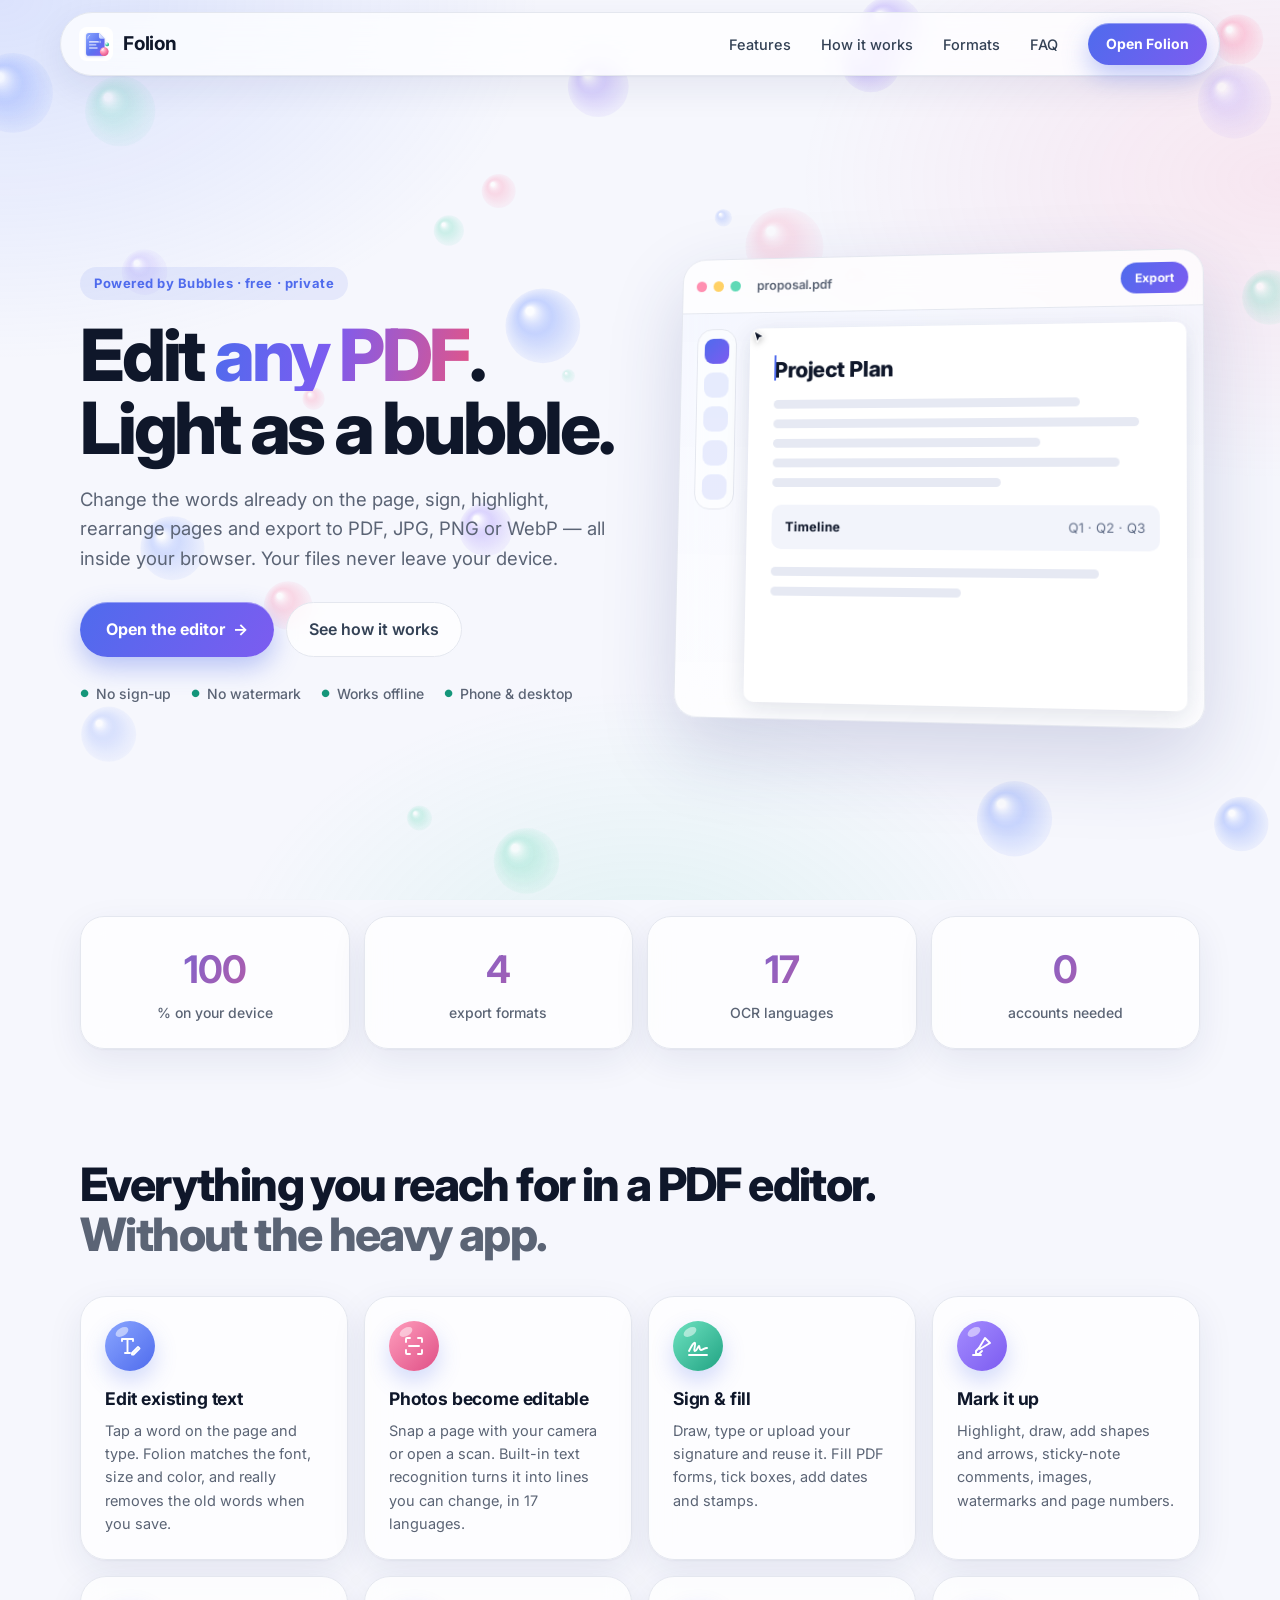
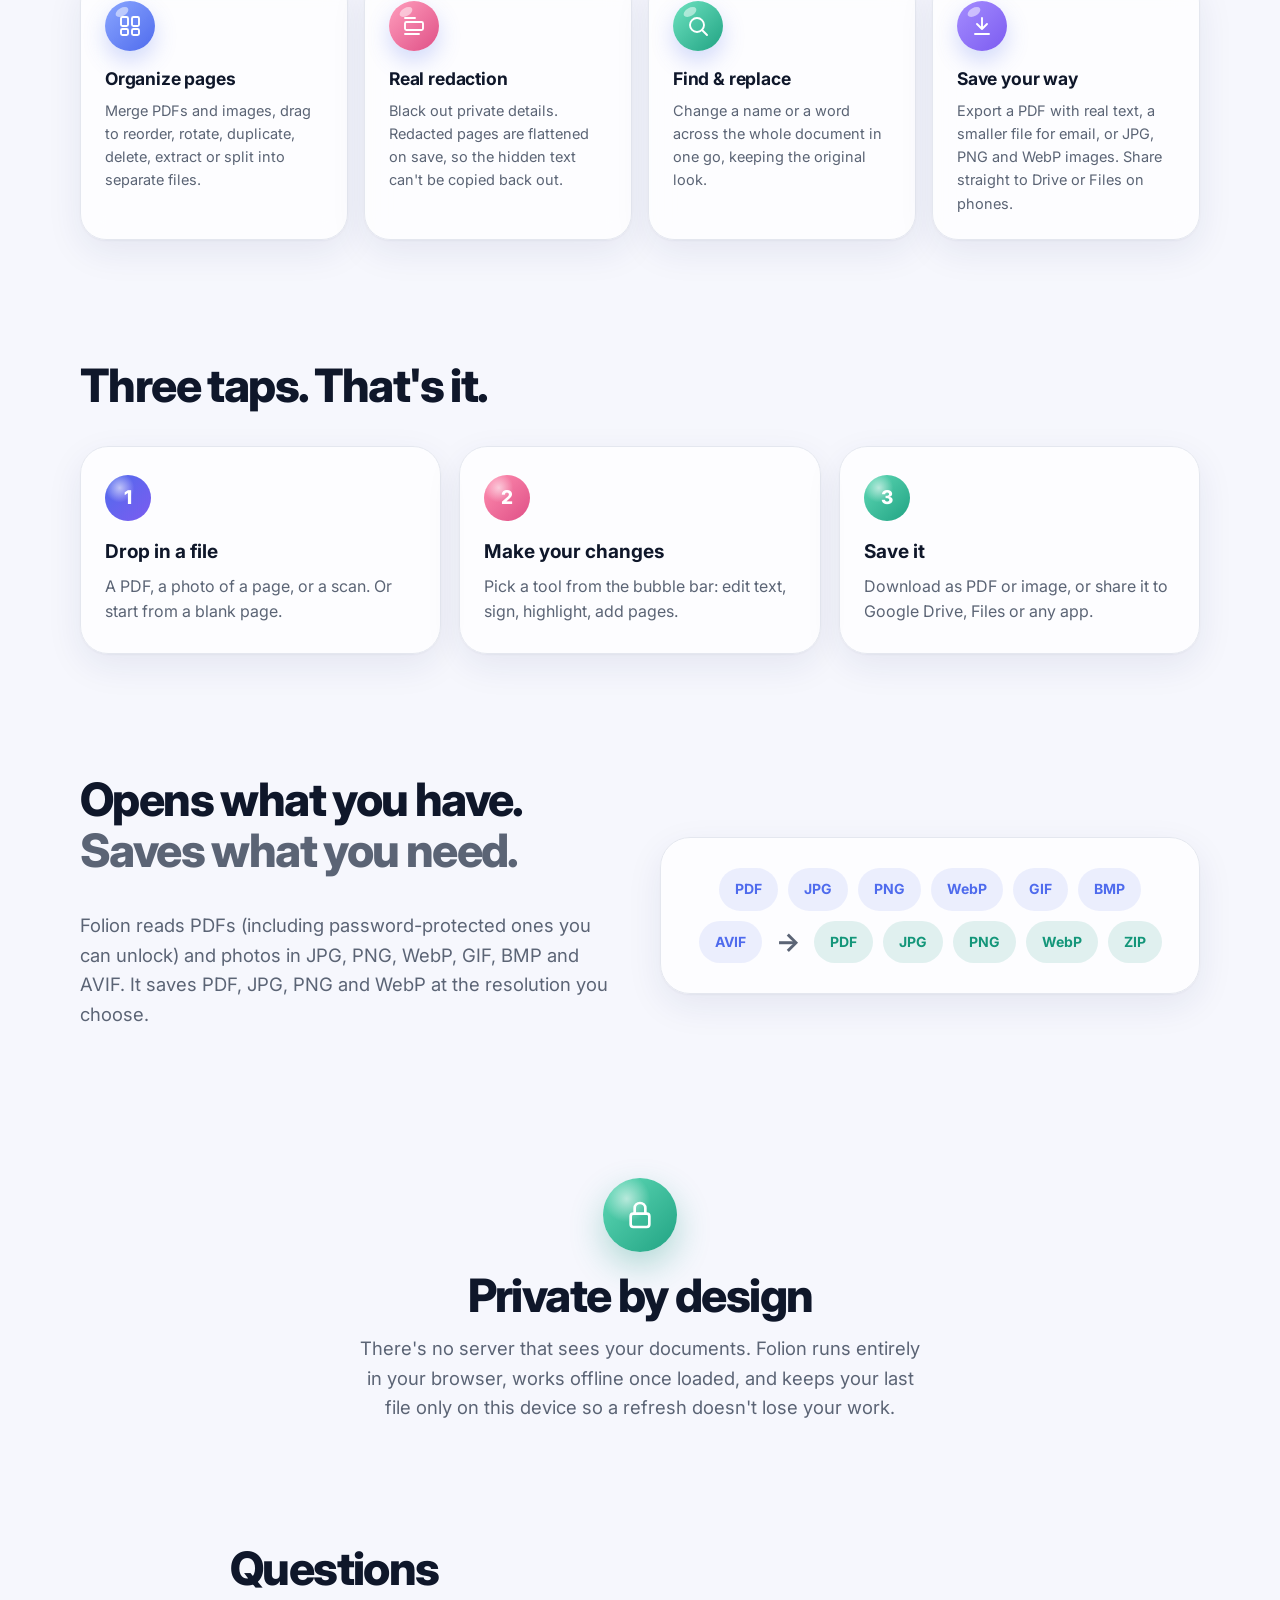
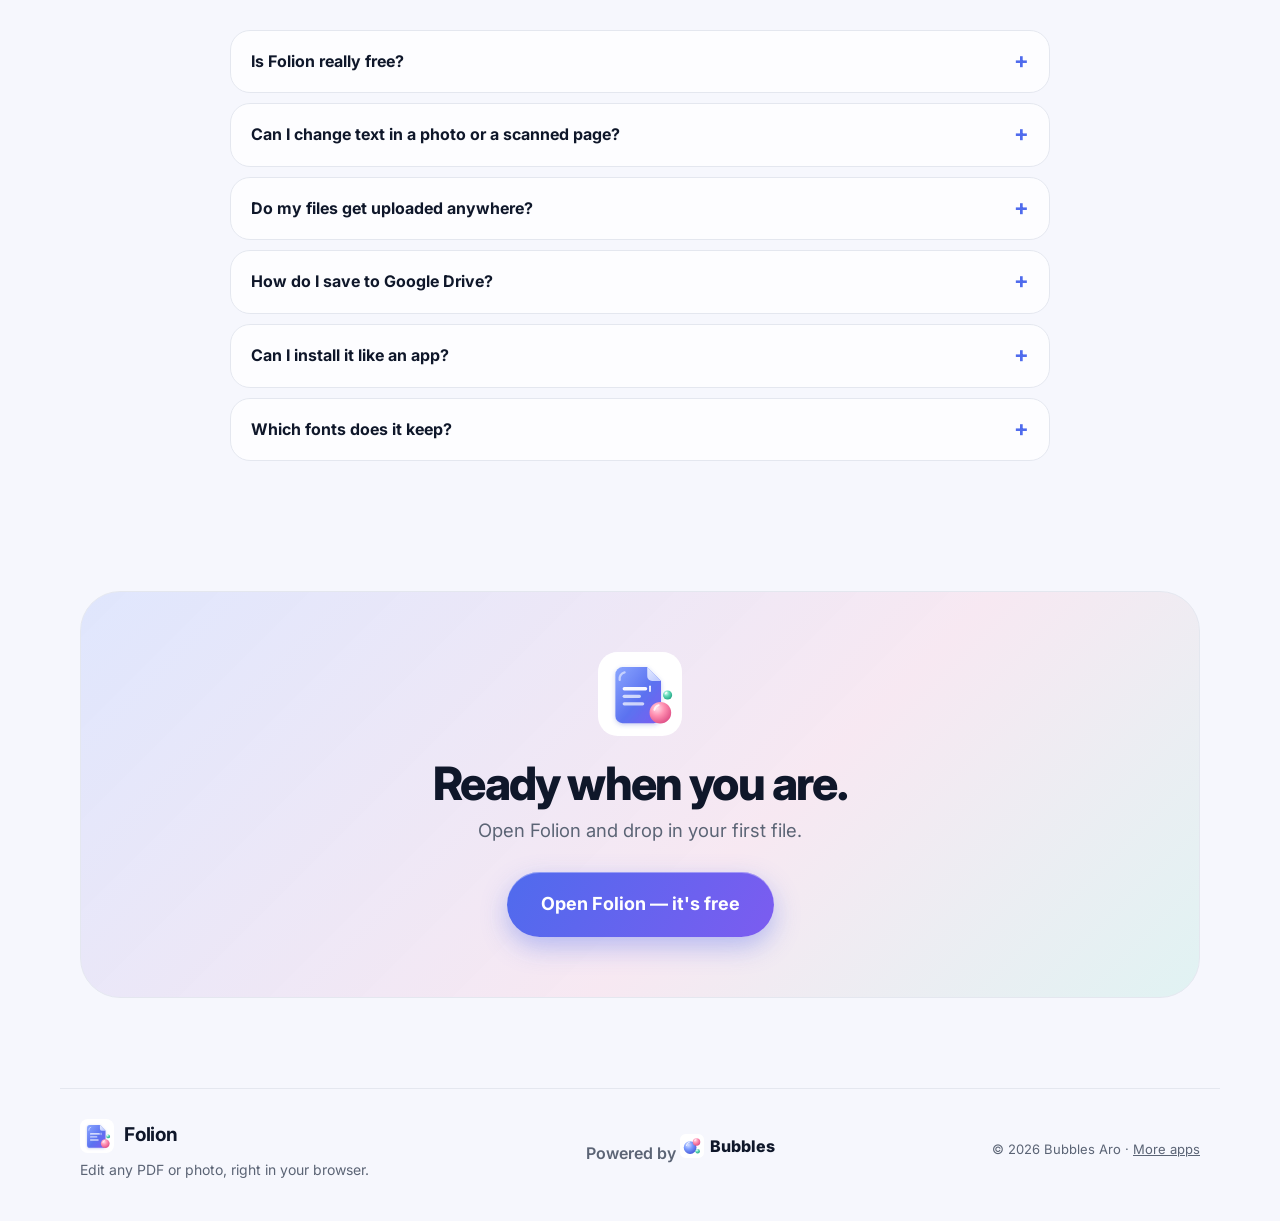
==== index.html @ 423f1211 "Publish Folion (src bf019a2)" ====
<!doctype html>
<html lang="en">
<head>
<meta charset="utf-8">
<meta name="viewport" content="width=device-width,initial-scale=1">
<title>Folion — edit any PDF or photo, free in your browser</title>
<meta name="description" content="Folion is a free, private PDF and image editor by Bubbles Aro. Change existing text, turn photos into editable text, sign, annotate, merge and split pages, and export to PDF, JPG, PNG or WebP. Nothing is uploaded.">
<link rel="canonical" href="https://abhiramupadrashta.github.io/Folion/">
<meta property="og:title" content="Folion — edit any PDF or photo">
<meta property="og:description" content="Free, private, bubbly. Edit text, sign, mark up and export — right in your browser.">
<meta property="og:image" content="https://abhiramupadrashta.github.io/Folion/img/folion-512.png">
<meta property="og:type" content="website">
<meta name="theme-color" content="#4f6bed">
<link rel="icon" href="img/folion.svg">
<link rel="apple-touch-icon" href="img/folion-180.png">
<link rel="preconnect" href="https://fonts.googleapis.com"><link rel="preconnect" href="https://fonts.gstatic.com" crossorigin>
<link href="https://fonts.googleapis.com/css2?family=Inter:wght@400;500;600;700;800&display=swap" rel="stylesheet">
<link rel="stylesheet" href="site.css?v=bf019a2">
<script type="application/ld+json">{"@context":"https://schema.org","@type":"WebApplication","name":"Folion","url":"https://abhiramupadrashta.github.io/Folion/","applicationCategory":"BusinessApplication","operatingSystem":"Any (web browser)","offers":{"@type":"Offer","price":"0","priceCurrency":"USD"},"author":{"@type":"Person","name":"Abhiram Upadrashta"},"isPartOf":{"@type":"WebSite","name":"Bubbles Aro","url":"https://abhiramupadrashta.github.io/"}}</script>
</head>
<body>
<div class="sky" aria-hidden="true"><canvas id="bubbles"></canvas></div>

<header class="nav" id="nav">
  <a class="brand" href="./"><img src="img/folion.svg" alt=""><b>Folion</b></a>
  <nav class="links"><a href="#features">Features</a><a href="#how">How it works</a><a href="#formats">Formats</a><a href="#faq">FAQ</a></nav>
  <a class="cta sm" href="app/">Open Folion</a>
</header>

<main>
<section class="hero">
  <div class="hero-copy">
    <span class="kicker rv">Powered by Bubbles · free · private</span>
    <h1 class="rv">Edit <span class="grad" id="morph">any PDF</span>.<br>Light as a bubble.</h1>
    <p class="lead rv">Change the words already on the page, sign, highlight, rearrange pages and export to PDF, JPG, PNG or WebP — all inside your browser. Your files never leave your device.</p>
    <div class="hero-cta rv">
      <a class="cta" href="app/">Open the editor <span aria-hidden="true">→</span></a>
      <a class="ghost" href="#how">See how it works</a>
    </div>
    <ul class="trust rv"><li>No sign-up</li><li>No watermark</li><li>Works offline</li><li>Phone &amp; desktop</li></ul>
  </div>

  <!-- animated product demo -->
  <div class="demo rv" aria-label="Folion editing a document">
    <div class="win">
      <div class="win-bar"><i></i><i></i><i></i><span>proposal.pdf</span><b class="exp">Export</b></div>
      <div class="win-body">
        <div class="mini-rail"><span class="on"></span><span></span><span></span><span></span><span></span></div>
        <div class="paper">
          <div class="p-title"><span class="old">Project Plan</span><span class="new">Project Proposal</span><i class="caret"></i></div>
          <div class="p-line w80"></div><div class="p-line w95"></div><div class="p-line w70 hl"><em></em></div>
          <div class="p-line w90"></div><div class="p-line w60"></div>
          <div class="p-box"><b>Timeline</b><span>Q1 · Q2 · Q3</span></div>
          <div class="p-line w85"></div><div class="p-line w50"></div>
          <svg class="sig" viewBox="0 0 220 70"><path d="M8 48c16-30 28-40 30-30s-12 40 0 34 16-30 22-28-4 22 6 20 12-14 18-14 0 12 8 12 14-10 24-10c10 0 6 8 16 8s20-6 30-12M130 30c20 4 50 2 80-8"/></svg>
          <div class="stamp">APPROVED</div>
          <div class="cursor"></div>
        </div>
      </div>
    </div>
    <div class="float f1"><span>✓</span>Text edited</div>
    <div class="float f2"><span>✍</span>Signed</div>
    <div class="float f3"><span>⇩</span>Saved as PDF</div>
  </div>
</section>

<section class="strip rv" aria-label="Highlights">
  <div><b data-count="100">100</b><span>% on your device</span></div>
  <div><b data-count="4">4</b><span>export formats</span></div>
  <div><b data-count="17">17</b><span>OCR languages</span></div>
  <div><b>0</b><span>accounts needed</span></div>
</section>

<section id="features" class="sec">
  <h2 class="rv">Everything you reach for in a PDF editor.<br><span class="muted">Without the heavy app.</span></h2>
  <div class="grid">
    <article class="card rv"><div class="ic c1"><svg viewBox="0 0 24 24"><path d="M4 7V5h11v2M9.5 5v14M7 19h5"/><path d="M14 19l6-6 1.5 1.5-6 6H14z"/></svg></div><h3>Edit existing text</h3><p>Tap a word on the page and type. Folion matches the font, size and color, and really removes the old words when you save.</p></article>
    <article class="card rv"><div class="ic c2"><svg viewBox="0 0 24 24"><path d="M4 8V5a1 1 0 0 1 1-1h3M16 4h3a1 1 0 0 1 1 1v3M20 16v3a1 1 0 0 1-1 1h-3M8 20H5a1 1 0 0 1-1-1v-3M7 12h10"/></svg></div><h3>Photos become editable</h3><p>Snap a page with your camera or open a scan. Built-in text recognition turns it into lines you can change, in 17 languages.</p></article>
    <article class="card rv"><div class="ic c3"><svg viewBox="0 0 24 24"><path d="M3 17c3-6 5-9 6-8s-2 8 0 8 3-5 4-5 0 4 2 4 3-2 6-2"/><path d="M3 21h18"/></svg></div><h3>Sign &amp; fill</h3><p>Draw, type or upload your signature and reuse it. Fill PDF forms, tick boxes, add dates and stamps.</p></article>
    <article class="card rv"><div class="ic c4"><svg viewBox="0 0 24 24"><path d="M9 14l-3 3v3h3l3-3"/><path d="M9 14l6-10 5 5-10 6"/><path d="M3 21h8"/></svg></div><h3>Mark it up</h3><p>Highlight, draw, add shapes and arrows, sticky-note comments, images, watermarks and page numbers.</p></article>
    <article class="card rv"><div class="ic c5"><svg viewBox="0 0 24 24"><rect x="3" y="3" width="7" height="9" rx="1.5"/><rect x="14" y="3" width="7" height="9" rx="1.5"/><rect x="3" y="15" width="7" height="6" rx="1.5"/><rect x="14" y="15" width="7" height="6" rx="1.5"/></svg></div><h3>Organize pages</h3><p>Merge PDFs and images, drag to reorder, rotate, duplicate, delete, extract or split into separate files.</p></article>
    <article class="card rv"><div class="ic c6"><svg viewBox="0 0 24 24"><rect x="3" y="8" width="18" height="8" rx="1.5"/><path d="M3 4h10M3 20h14"/></svg></div><h3>Real redaction</h3><p>Black out private details. Redacted pages are flattened on save, so the hidden text can't be copied back out.</p></article>
    <article class="card rv"><div class="ic c7"><svg viewBox="0 0 24 24"><circle cx="11" cy="11" r="7"/><path d="M21 21l-5-5"/></svg></div><h3>Find &amp; replace</h3><p>Change a name or a word across the whole document in one go, keeping the original look.</p></article>
    <article class="card rv"><div class="ic c8"><svg viewBox="0 0 24 24"><path d="M12 4v11M7 10l5 5 5-5M5 20h14"/></svg></div><h3>Save your way</h3><p>Export a PDF with real text, a smaller file for email, or JPG, PNG and WebP images. Share straight to Drive or Files on phones.</p></article>
  </div>
</section>

<section id="how" class="sec how">
  <h2 class="rv">Three taps. That's it.</h2>
  <ol class="steps">
    <li class="rv"><span class="num">1</span><h3>Drop in a file</h3><p>A PDF, a photo of a page, or a scan. Or start from a blank page.</p></li>
    <li class="rv"><span class="num">2</span><h3>Make your changes</h3><p>Pick a tool from the bubble bar: edit text, sign, highlight, add pages.</p></li>
    <li class="rv"><span class="num">3</span><h3>Save it</h3><p>Download as PDF or image, or share it to Google Drive, Files or any app.</p></li>
  </ol>
</section>

<section id="formats" class="sec formats">
  <div class="rv fcol">
    <h2>Opens what you have.<br><span class="muted">Saves what you need.</span></h2>
    <p class="lead">Folion reads PDFs (including password-protected ones you can unlock) and photos in JPG, PNG, WebP, GIF, BMP and AVIF. It saves PDF, JPG, PNG and WebP at the resolution you choose.</p>
  </div>
  <div class="chips rv">
    <span class="in">PDF</span><span class="in">JPG</span><span class="in">PNG</span><span class="in">WebP</span><span class="in">GIF</span><span class="in">BMP</span><span class="in">AVIF</span>
    <span class="arrow">→</span>
    <span class="out">PDF</span><span class="out">JPG</span><span class="out">PNG</span><span class="out">WebP</span><span class="out">ZIP</span>
  </div>
</section>

<section class="sec privacy rv">
  <div class="lock"><svg viewBox="0 0 24 24"><rect x="5" y="11" width="14" height="10" rx="2"/><path d="M8 11V7a4 4 0 0 1 8 0v4"/></svg></div>
  <h2>Private by design</h2>
  <p class="lead">There's no server that sees your documents. Folion runs entirely in your browser, works offline once loaded, and keeps your last file only on this device so a refresh doesn't lose your work.</p>
</section>

<section id="faq" class="sec faq">
  <h2 class="rv">Questions</h2>
  <details class="rv"><summary>Is Folion really free?</summary><p>Yes. No trial, no watermark, no account. It's one of the small apps from Bubbles Aro.</p></details>
  <details class="rv"><summary>Can I change text in a photo or a scanned page?</summary><p>Yes. Choose <b>Edit text → Make text editable</b>. Folion reads the words on the page, then you tap a line to change it. Clear, well-lit photos work best.</p></details>
  <details class="rv"><summary>Do my files get uploaded anywhere?</summary><p>No. Everything happens on your device. The only download is the text-reading engine the first time you use it.</p></details>
  <details class="rv"><summary>How do I save to Google Drive?</summary><p>On a phone, tap <b>Export → Share / Save to Drive</b> and pick Drive. On a computer, download the file and drop it into Drive.</p></details>
  <details class="rv"><summary>Can I install it like an app?</summary><p>Yes. In Chrome or Edge use <b>Install app</b> from the address bar; on iPhone use <b>Share → Add to Home Screen</b>. It then opens full screen and works offline.</p></details>
  <details class="rv"><summary>Which fonts does it keep?</summary><p>Folion picks the closest match (sans, serif or mono, bold and italic) and keeps the size and color. Text in standard fonts stays real, searchable text in the PDF.</p></details>
</section>

<section class="sec final rv">
  <div class="final-in">
    <img src="img/folion.svg" alt="" class="final-logo">
    <h2>Ready when you are.</h2>
    <p class="lead">Open Folion and drop in your first file.</p>
    <a class="cta big" href="app/">Open Folion — it's free</a>
  </div>
</section>
</main>

<footer class="foot">
  <div><a class="brand" href="./"><img src="img/folion.svg" alt=""><b>Folion</b></a><p class="muted">Edit any PDF or photo, right in your browser.</p></div>
  <div class="by">Powered by <a href="../"><img src="img/bubbles.svg" alt="">Bubbles</a></div>
  <div class="muted small">© <span id="yr"></span> Bubbles Aro · <a href="../">More apps</a></div>
</footer>
<script src="site.js?v=bf019a2"></script>
</body>
</html>
---- site.css ----
:root{--bg:#f6f7fd;--ink:#0f172a;--ink2:#334155;--muted:#5b6475;--line:#e4e7ef;--brand:#4f6bed;--brand2:#7c5cf0;--pink:#e0558a;--mint:#14967a;--card:rgba(255,255,255,.75);--shadow:0 1px 2px rgba(15,23,42,.04),0 12px 36px rgba(30,40,100,.08)}@media (prefers-color-scheme:dark){:root{--bg:#0b0f22;--ink:#eef1ff;--ink2:#c7cdea;--muted:#8d97bd;--line:rgba(170,185,255,.14);--card:rgba(22,28,58,.7);--shadow:0 12px 36px rgba(0,0,0,.35)}}*{box-sizing:border-box}html{scroll-behavior:smooth}body{margin:0;font:16px/1.6 Inter,system-ui,-apple-system,Segoe UI,sans-serif;color:var(--ink);background:var(--bg);-webkit-font-smoothing:antialiased;overflow-x:hidden}a{color:inherit}.muted{color:var(--muted)}.small{font-size:13px}.grad{background:linear-gradient(100deg,var(--brand),var(--brand2) 45%,var(--pink));-webkit-background-clip:text;background-clip:text;color:transparent}.sky{position:fixed;inset:0;z-index:-1;background:radial-gradient(900px 600px at 0% 0%,rgba(124,156,255,.22),transparent 60%),radial-gradient(800px 500px at 100% 20%,rgba(255,143,177,.16),transparent 60%),radial-gradient(700px 500px at 50% 110%,rgba(95,217,182,.14),transparent 60%)}.sky canvas{width:100%;height:100%;display:block}.nav{position:sticky;top:12px;z-index:10;display:flex;align-items:center;gap:18px;max-width:1160px;margin:12px auto 0;padding:10px 12px 10px 18px;border-radius:999px;background:var(--card);backdrop-filter:blur(16px) saturate(1.4);-webkit-backdrop-filter:blur(16px) saturate(1.4);border:1px solid var(--line);box-shadow:var(--shadow);transition:.3s}.nav.scrolled{box-shadow:0 10px 40px #1e286424}.brand{display:flex;align-items:center;gap:10px;text-decoration:none;font-size:19px;letter-spacing:-.01em}.brand img{width:34px;height:34px}.links{display:flex;gap:6px;margin-left:auto}.links a{text-decoration:none;color:var(--ink2);font-weight:500;font-size:14.5px;padding:8px 12px;border-radius:999px;transition:.2s}.links a:hover{background:#4f6bed1a;color:var(--brand)}.cta{display:inline-flex;align-items:center;gap:8px;text-decoration:none;color:#fff;font-weight:700;padding:14px 26px;border-radius:999px;background:linear-gradient(120deg,var(--brand),var(--brand2));box-shadow:0 10px 26px #4f6bed61,inset 0 1px #ffffff59;transition:.25s;position:relative;overflow:hidden}.cta:after{content:"";position:absolute;inset:0;background:linear-gradient(110deg,transparent 30%,rgba(255,255,255,.35) 50%,transparent 70%);transform:translate(-120%);animation:shine 4.5s ease-in-out infinite}@keyframes shine{0%,60%{transform:translate(-120%)}80%,to{transform:translate(120%)}}.cta:hover{transform:translateY(-2px);box-shadow:0 16px 36px #4f6bed80}.cta.sm{padding:10px 18px;font-size:14px}.cta.big{padding:18px 34px;font-size:18px}.ghost{display:inline-flex;align-items:center;text-decoration:none;font-weight:600;color:var(--ink2);padding:14px 22px;border-radius:999px;border:1px solid var(--line);background:var(--card);backdrop-filter:blur(10px);transition:.2s}.ghost:hover{color:var(--brand);border-color:#4f6bed66}main{max-width:1160px;margin:0 auto;padding:0 20px}.hero{display:grid;grid-template-columns:1.02fr 1fr;gap:48px;align-items:center;min-height:calc(100vh - 90px);padding:40px 0 30px}.kicker{display:inline-block;font-size:13px;font-weight:700;letter-spacing:.04em;color:var(--brand);background:#4f6bed1a;padding:6px 14px;border-radius:999px;margin-bottom:18px}h1{font-size:clamp(40px,6.2vw,72px);line-height:1.02;letter-spacing:-.045em;margin:0 0 20px;font-weight:800}#morph{display:inline-block;transition:opacity .35s,transform .35s,filter .35s}#morph.out{opacity:0;transform:translateY(12px) scale(.96);filter:blur(4px)}.lead{font-size:18.5px;color:var(--muted);margin:0 0 28px;max-width:560px}.hero-cta{display:flex;gap:12px;flex-wrap:wrap}.trust{display:flex;gap:8px 20px;flex-wrap:wrap;list-style:none;padding:0;margin:26px 0 0;color:var(--muted);font-size:14px;font-weight:500}.trust li:before{content:"\25cf";color:var(--mint);margin-right:7px;font-size:10px;vertical-align:2px}.demo{position:relative;perspective:1400px}.win{border-radius:24px;background:var(--card);border:1px solid var(--line);box-shadow:0 30px 80px #2832822e;backdrop-filter:blur(18px);overflow:hidden;transform:rotateY(-8deg) rotateX(4deg);transition:transform .6s;animation:hover 7s ease-in-out infinite}.demo:hover .win{transform:rotateY(0) rotateX(0)}@keyframes hover{0%,to{translate:0 0}50%{translate:0 -10px}}.win-bar{display:flex;align-items:center;gap:7px;padding:12px 14px;border-bottom:1px solid var(--line)}.win-bar i{width:11px;height:11px;border-radius:50%;background:#ff8fb1}.win-bar i:nth-child(2){background:#ffd166}.win-bar i:nth-child(3){background:#5fd9b6}.win-bar span{margin-left:10px;font-size:13px;font-weight:600;color:var(--muted)}.win-bar .exp{margin-left:auto;font-size:12px;color:#fff;background:linear-gradient(120deg,var(--brand),var(--brand2));padding:6px 14px;border-radius:999px;animation:expPulse 10s infinite}@keyframes expPulse{0%,78%,92%,to{transform:scale(1);box-shadow:none}84%{transform:scale(1.12);box-shadow:0 0 0 8px #4f6bed2e}}.win-body{display:flex;gap:14px;padding:16px;background:linear-gradient(180deg,rgba(124,156,255,.06),transparent)}.mini-rail{display:flex;flex-direction:column;gap:9px;padding:9px 7px;border-radius:16px;background:#ffffff8c;border:1px solid var(--line);height:fit-content}.mini-rail span{width:26px;height:26px;border-radius:9px;background:#4f6bed1f}.mini-rail span.on{background:linear-gradient(135deg,var(--brand),var(--brand2));animation:railTool 10s steps(1) infinite}@keyframes railTool{0%{transform:translateY(0)}25%{transform:translateY(35px)}45%{transform:translateY(70px)}62%{transform:translateY(105px)}78%{transform:translateY(0)}}.paper{position:relative;flex:1;background:#fff;border-radius:10px;box-shadow:0 6px 24px #141e461f;padding:26px 26px 30px;min-height:380px;color:#0f172a;overflow:hidden}.p-title{position:relative;font-weight:800;font-size:22px;letter-spacing:-.02em;height:32px;margin-bottom:16px;white-space:nowrap}.p-title .old,.p-title .new{position:absolute;left:0;top:0}.p-title .old{animation:oldT 10s infinite}.p-title .new{overflow:hidden;width:0;animation:newT 10s infinite;color:#1e3a8a}@keyframes oldT{0%,14%{opacity:1;background:transparent}15%,19%{opacity:1;background:#4f6bed40}20%,to{opacity:0}}@keyframes newT{0%,20%{width:0}32%,96%{width:210px}to{width:0}}.p-title .new{animation-timing-function:steps(16,end)}.caret{position:absolute;top:2px;width:2px;height:26px;background:var(--brand);animation:caretM 10s infinite,blink .7s steps(1) infinite}@keyframes caretM{0%,20%{left:128px;opacity:0}20.5%{left:0;opacity:1}32%{left:206px;opacity:1}38%,to{left:206px;opacity:0}}@keyframes blink{50%{background:transparent}}.p-line{height:9px;border-radius:9px;background:#e6e9f3;margin:11px 0;position:relative}.w50{width:50%}.w60{width:60%}.w70{width:70%}.w80{width:80%}.w85{width:85%}.w90{width:90%}.w95{width:95%}.p-line.hl em{position:absolute;left:-3px;top:-5px;bottom:-5px;width:0;border-radius:4px;background:#ffd400;opacity:.5;animation:hlS 10s infinite}@keyframes hlS{0%,36%{width:0}46%,96%{width:calc(100% + 6px)}to{width:0}}.p-box{display:flex;justify-content:space-between;margin:18px 0;padding:12px 14px;border-radius:10px;background:#f2f4fb;font-size:13px}.p-box span{color:#64708a}.sig{position:absolute;left:24px;bottom:22px;width:190px;height:60px;fill:none;stroke:#1d4ed8;stroke-width:3;stroke-linecap:round;stroke-linejoin:round;stroke-dasharray:640;stroke-dashoffset:640;animation:sigD 10s infinite}@keyframes sigD{0%,48%{stroke-dashoffset:640}64%,96%{stroke-dashoffset:0}to{stroke-dashoffset:640}}.stamp{position:absolute;right:26px;bottom:30px;font-weight:800;letter-spacing:.14em;font-size:13px;color:#14967a;border:2.5px solid #14967a;border-radius:8px;padding:6px 12px;transform:rotate(-9deg) scale(0);opacity:0;animation:stampP 10s infinite}@keyframes stampP{0%,66%{transform:rotate(-9deg) scale(2.2);opacity:0}70%{transform:rotate(-9deg) scale(.9);opacity:.95}72%,96%{transform:rotate(-9deg) scale(1);opacity:.9}to{opacity:0}}.cursor{position:absolute;width:18px;height:18px;left:0;top:0;background:no-repeat center/contain url("data:image/svg+xml,%3Csvg xmlns='http://www.w3.org/2000/svg' viewBox='0 0 24 24'%3E%3Cpath d='M5 3l14 8-6 1.6L10 19z' fill='%230f172a' stroke='white' stroke-width='1.5' stroke-linejoin='round'/%3E%3C/svg%3E");animation:cur 10s infinite;filter:drop-shadow(0 2px 3px rgba(0,0,0,.25))}@keyframes cur{0%{transform:translate(300px,300px)}12%,19%{transform:translate(110px,30px)}32%{transform:translate(220px,40px)}38%{transform:translate(40px,108px)}46%{transform:translate(260px,108px)}50%{transform:translate(40px,330px)}64%{transform:translate(210px,320px)}68%,72%{transform:translate(320px,330px)}84%{transform:translate(380px,-30px)}to{transform:translate(300px,300px)}}.float{position:absolute;display:flex;align-items:center;gap:8px;font-size:13.5px;font-weight:700;padding:10px 16px 10px 10px;border-radius:999px;background:var(--card);backdrop-filter:blur(14px);border:1px solid var(--line);box-shadow:var(--shadow);opacity:0;animation:pop 10s infinite}.float span{display:grid;place-items:center;width:26px;height:26px;border-radius:50%;color:#fff;font-size:13px}.f1{left:-28px;top:70px;animation-delay:0s}.f1 span{background:linear-gradient(135deg,#7c9cff,#4f6bed)}.f2{right:-20px;top:46%}.f2 span{background:linear-gradient(135deg,#ff8fb1,#df4f86)}.f3{left:22%;bottom:-18px}.f3 span{background:linear-gradient(135deg,#5fd9b6,#21a383)}.f1{animation-name:pop1}.f2{animation-name:pop2}.f3{animation-name:pop3}@keyframes pop1{0%,30%{opacity:0;transform:translateY(10px) scale(.9)}34%,94%{opacity:1;transform:none}to{opacity:0}}@keyframes pop2{0%,62%{opacity:0;transform:translateY(10px) scale(.9)}66%,94%{opacity:1;transform:none}to{opacity:0}}@keyframes pop3{0%,82%{opacity:0;transform:translateY(10px) scale(.9)}86%,94%{opacity:1;transform:none}to{opacity:0}}.strip{display:grid;grid-template-columns:repeat(4,1fr);gap:14px;margin:30px 0 20px}.strip div{text-align:center;padding:22px 10px;border-radius:24px;background:var(--card);border:1px solid var(--line);box-shadow:var(--shadow);backdrop-filter:blur(12px)}.strip b{display:block;font-size:38px;letter-spacing:-.03em;background:linear-gradient(120deg,var(--brand),var(--pink));-webkit-background-clip:text;background-clip:text;color:transparent}.strip span{color:var(--muted);font-weight:500;font-size:14px}.sec{padding:90px 0 30px}h2{font-size:clamp(30px,4.2vw,46px);line-height:1.1;letter-spacing:-.035em;margin:0 0 36px;font-weight:800}.grid{display:grid;grid-template-columns:repeat(4,1fr);gap:16px}.card{padding:24px;border-radius:26px;background:var(--card);border:1px solid var(--line);box-shadow:var(--shadow);backdrop-filter:blur(12px);transition:transform .35s cubic-bezier(.2,1.2,.4,1),box-shadow .35s}.card:hover{transform:translateY(-6px);box-shadow:0 22px 50px #28328229}.card h3{margin:14px 0 6px;font-size:17.5px;letter-spacing:-.01em}.card p{margin:0;color:var(--muted);font-size:14.5px}.ic{width:50px;height:50px;border-radius:50%;display:grid;place-items:center;color:#fff;position:relative;box-shadow:0 10px 22px #4f6bed40}.ic:after{content:"";position:absolute;left:10px;top:7px;width:14px;height:8px;border-radius:50%;background:#ffffff80;transform:rotate(-30deg)}.ic svg{width:24px;height:24px;fill:none;stroke:currentColor;stroke-width:1.9;stroke-linecap:round;stroke-linejoin:round}.c1,.c5{background:linear-gradient(135deg,#8aa6ff,#4f6bed)}.c2,.c6{background:linear-gradient(135deg,#ff9ebd,#df4f86)}.c3,.c7{background:linear-gradient(135deg,#6ee2c0,#21a383)}.c4,.c8{background:linear-gradient(135deg,#a48cff,#7c5cf0)}.how .steps{list-style:none;padding:0;margin:0;display:grid;grid-template-columns:repeat(3,1fr);gap:18px;counter-reset:s}.steps li{position:relative;padding:28px 24px;border-radius:28px;background:var(--card);border:1px solid var(--line);box-shadow:var(--shadow)}.steps .num{display:grid;place-items:center;width:46px;height:46px;border-radius:50%;font-weight:800;font-size:19px;color:#fff;background:radial-gradient(circle at 32% 28%,rgba(255,255,255,.6),transparent 32%),linear-gradient(135deg,var(--brand),var(--brand2));animation:bob 3.6s ease-in-out infinite}.steps li:nth-child(2) .num{animation-delay:.4s;background:radial-gradient(circle at 32% 28%,rgba(255,255,255,.6),transparent 32%),linear-gradient(135deg,#ff8fb1,#df4f86)}.steps li:nth-child(3) .num{animation-delay:.8s;background:radial-gradient(circle at 32% 28%,rgba(255,255,255,.6),transparent 32%),linear-gradient(135deg,#5fd9b6,#21a383)}@keyframes bob{0%,to{transform:translateY(0)}50%{transform:translateY(-6px)}}.steps h3{margin:16px 0 6px;font-size:19px}.steps p{margin:0;color:var(--muted)}.formats{display:grid;grid-template-columns:1fr 1fr;gap:40px;align-items:center}.chips{display:flex;flex-wrap:wrap;gap:10px;align-items:center;justify-content:center;padding:30px;border-radius:30px;background:var(--card);border:1px solid var(--line);box-shadow:var(--shadow)}.chips span{padding:10px 16px;border-radius:999px;font-weight:700;font-size:14px}.chips .in{background:#4f6bed1a;color:var(--brand)}.chips .out{background:#14967a1f;color:var(--mint)}.chips .arrow{font-size:26px;color:var(--muted);padding:0 4px;animation:nudge 1.6s ease-in-out infinite}@keyframes nudge{50%{transform:translate(6px)}}.privacy{text-align:center;max-width:760px;margin:0 auto}.privacy .lead{margin:0 auto}.privacy h2{margin-bottom:14px}.lock{width:74px;height:74px;margin:0 auto 18px;border-radius:50%;display:grid;place-items:center;color:#fff;background:radial-gradient(circle at 32% 28%,rgba(255,255,255,.6),transparent 32%),linear-gradient(135deg,#5fd9b6,#21a383);box-shadow:0 14px 34px #14967a4d;animation:bob 4s ease-in-out infinite}.lock svg{width:32px;height:32px;fill:none;stroke:currentColor;stroke-width:2;stroke-linecap:round}.faq{max-width:820px;margin:0 auto}.faq details{border-radius:20px;background:var(--card);border:1px solid var(--line);margin:0 0 10px;padding:4px 20px;transition:.2s}.faq details[open]{box-shadow:var(--shadow)}.faq summary{cursor:pointer;font-weight:700;padding:14px 0;list-style:none;display:flex;justify-content:space-between;gap:10px}.faq summary:after{content:"+";font-size:22px;line-height:1;color:var(--brand);transition:.25s}.faq details[open] summary:after{transform:rotate(45deg)}.faq details p{margin:0 0 16px;color:var(--muted)}.final-in{text-align:center;padding:60px 20px;border-radius:40px;background:linear-gradient(135deg,#7c9cff2e,#ff8fb124 60%,#5fd9b624);border:1px solid var(--line);position:relative;overflow:hidden}.final-logo{width:84px;height:84px;animation:bob 3.4s ease-in-out infinite}.final h2{margin:14px 0 8px}.final .lead{margin:0 auto 26px}.foot{max-width:1160px;margin:60px auto 0;padding:30px 20px 40px;display:flex;gap:20px;justify-content:space-between;align-items:center;flex-wrap:wrap;border-top:1px solid var(--line)}.foot p{margin:6px 0 0;font-size:14px}.by{font-weight:600;color:var(--muted)}.by a{display:inline-flex;align-items:center;gap:6px;text-decoration:none;color:var(--ink);font-weight:800}.by img{width:24px;height:24px}.rv{opacity:0;transform:translateY(26px);transition:opacity .8s cubic-bezier(.2,.8,.2,1),transform .8s cubic-bezier(.2,.8,.2,1)}.rv.in{opacity:1;transform:none}@media (max-width:980px){.hero{grid-template-columns:1fr;min-height:0;padding-top:30px}.demo{max-width:560px;margin:0 auto}.grid{grid-template-columns:repeat(2,1fr)}.formats{grid-template-columns:1fr}}@media (max-width:640px){.f1{top:-16px;left:8px}.f2{top:auto;bottom:60px}.links{display:none}.nav{margin:10px 10px 0}.brand{margin-right:auto}.strip{grid-template-columns:repeat(2,1fr)}.grid,.how .steps{grid-template-columns:1fr}.win{transform:none}.f1{left:-6px}.f2{right:-6px}.sec{padding:64px 0 20px}.paper{min-height:330px;padding:20px}.cursor{display:none}}@media (prefers-reduced-motion:reduce){*,*:before,*:after{animation:none!important;transition:none!important}.rv{opacity:1;transform:none}.p-title .old{opacity:0}.p-title .new{width:auto}.sig{stroke-dashoffset:0}.stamp{opacity:.9;transform:rotate(-9deg)}.float{opacity:1}}
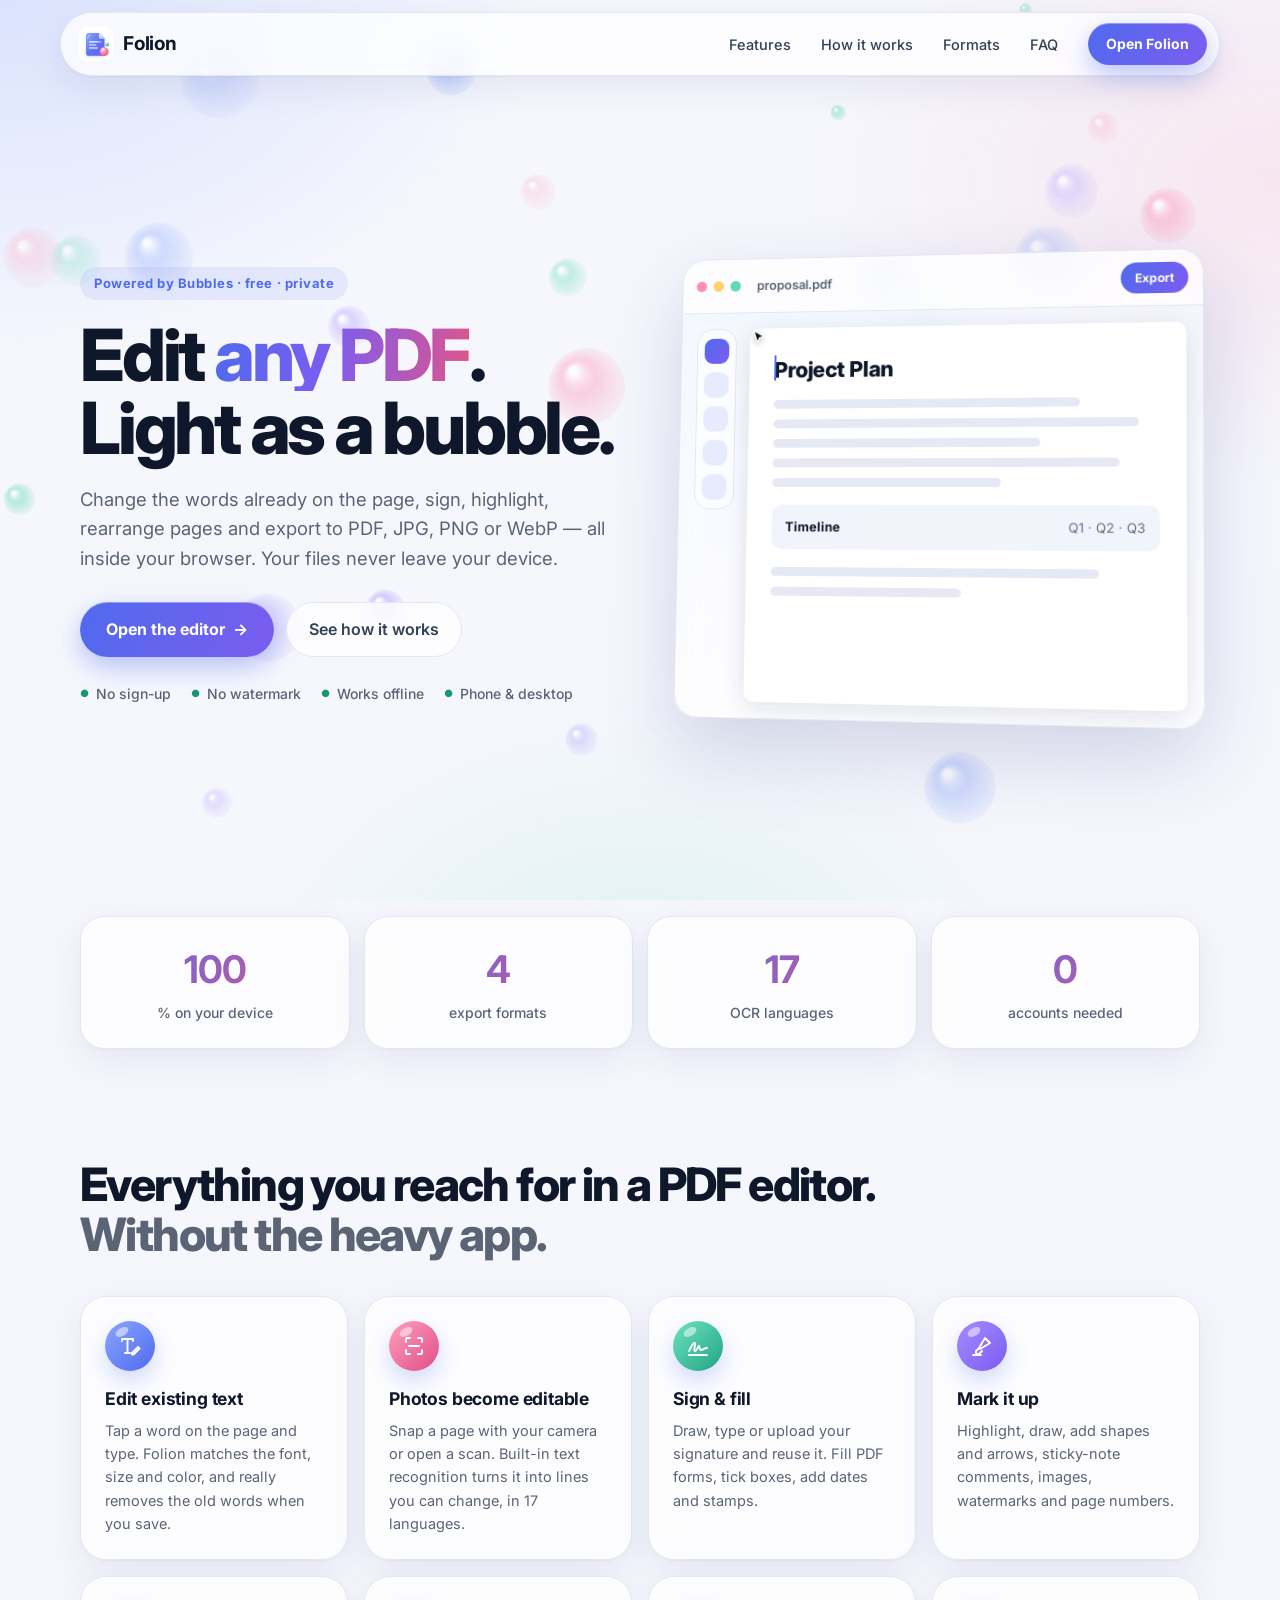
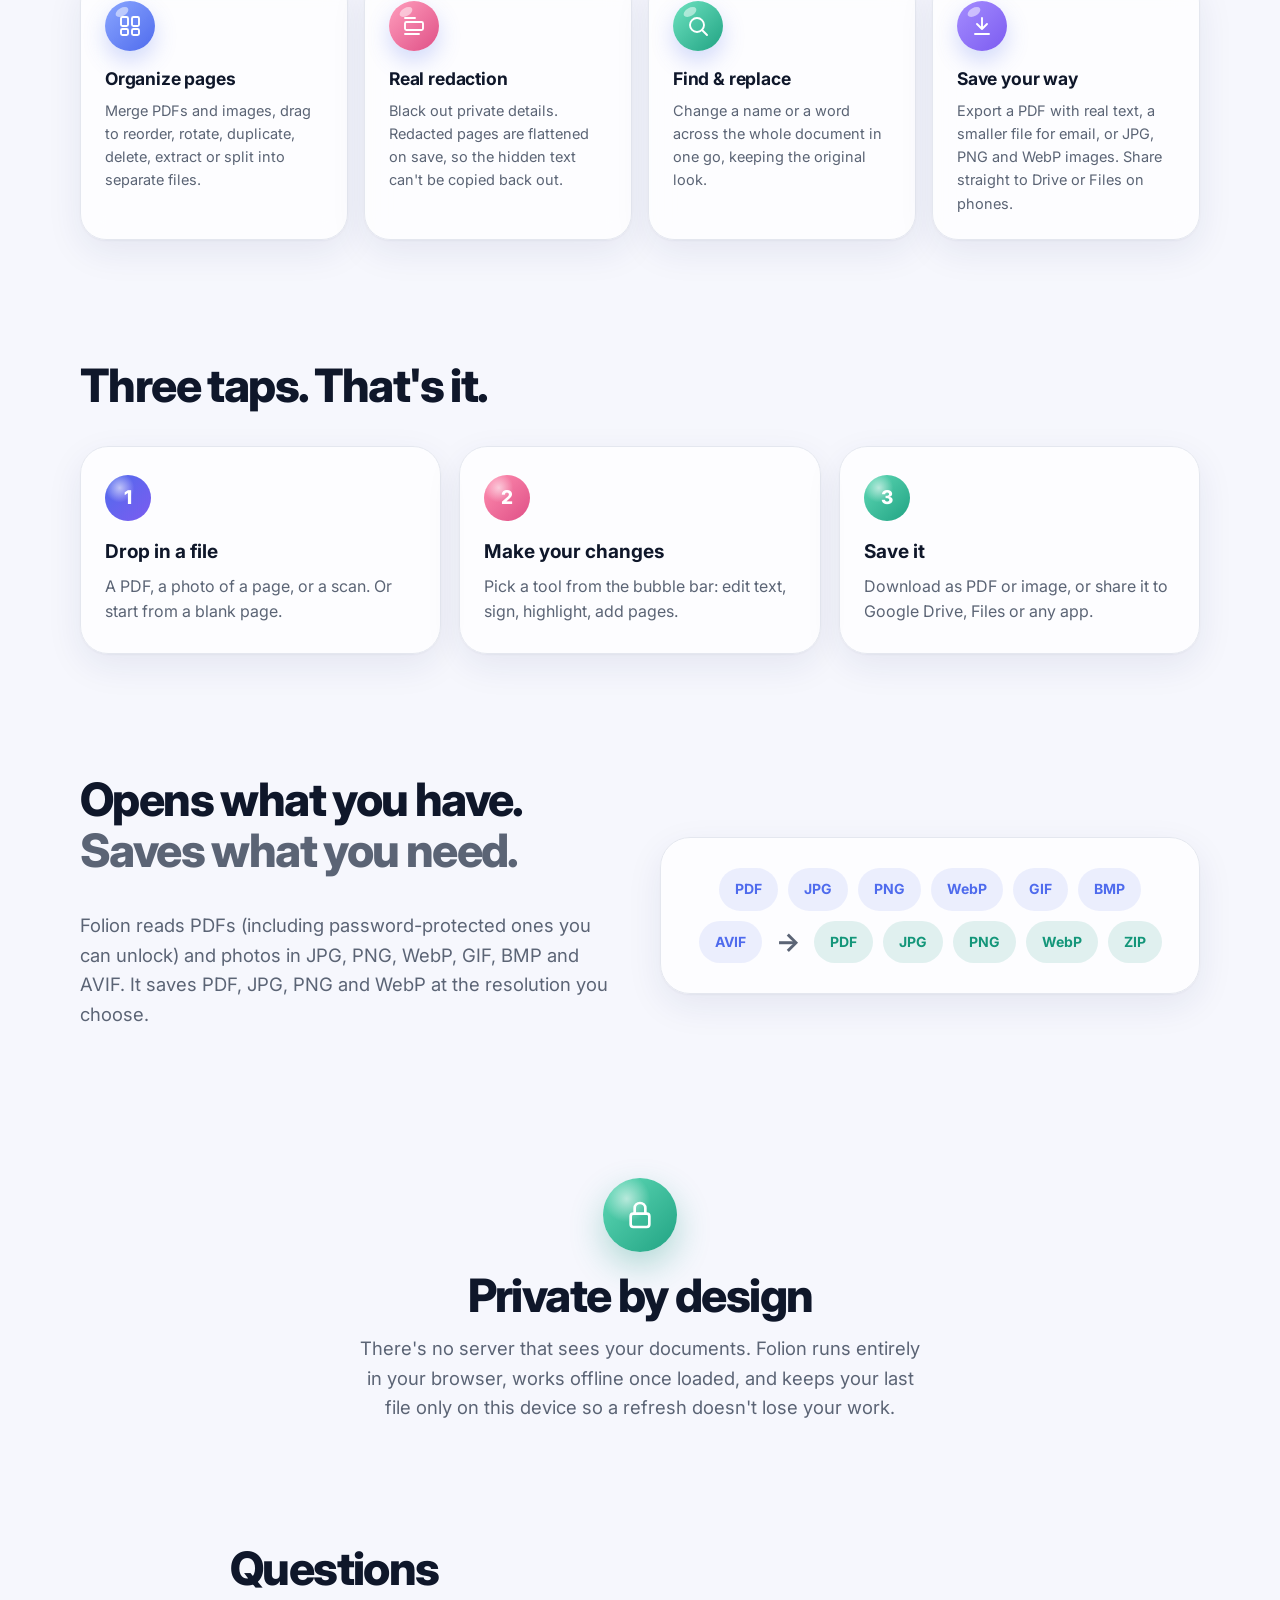
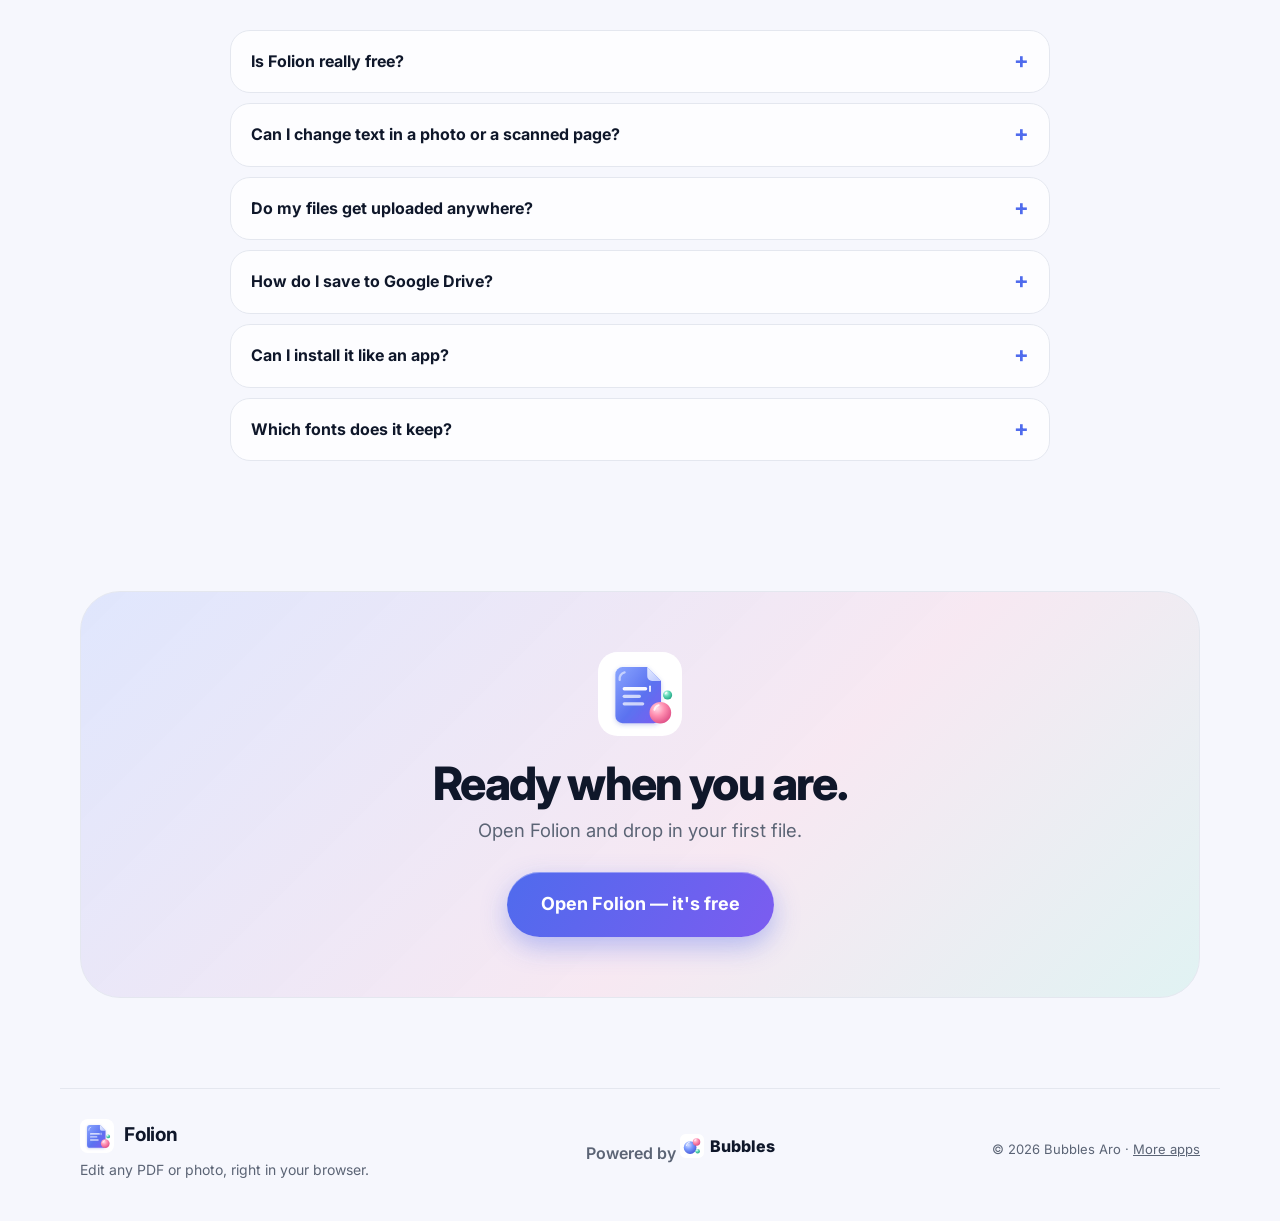
==== commit d98a1395: "Publish Folion (src 1b6d243)" ====
--- a/index.html
+++ b/index.html
@@ -15,7 +15,7 @@
 <link rel="apple-touch-icon" href="img/folion-180.png">
 <link rel="preconnect" href="https://fonts.googleapis.com"><link rel="preconnect" href="https://fonts.gstatic.com" crossorigin>
 <link href="https://fonts.googleapis.com/css2?family=Inter:wght@400;500;600;700;800&display=swap" rel="stylesheet">
-<link rel="stylesheet" href="site.css?v=bf019a2">
+<link rel="stylesheet" href="site.css?v=1b6d243">
 <script type="application/ld+json">{"@context":"https://schema.org","@type":"WebApplication","name":"Folion","url":"https://abhiramupadrashta.github.io/Folion/","applicationCategory":"BusinessApplication","operatingSystem":"Any (web browser)","offers":{"@type":"Offer","price":"0","priceCurrency":"USD"},"author":{"@type":"Person","name":"Abhiram Upadrashta"},"isPartOf":{"@type":"WebSite","name":"Bubbles Aro","url":"https://abhiramupadrashta.github.io/"}}</script>
 </head>
 <body>
@@ -137,6 +137,6 @@
   <div class="by">Powered by <a href="../"><img src="img/bubbles.svg" alt="">Bubbles</a></div>
   <div class="muted small">© <span id="yr"></span> Bubbles Aro · <a href="../">More apps</a></div>
 </footer>
-<script src="site.js?v=bf019a2"></script>
+<script src="site.js?v=1b6d243"></script>
 </body>
 </html>
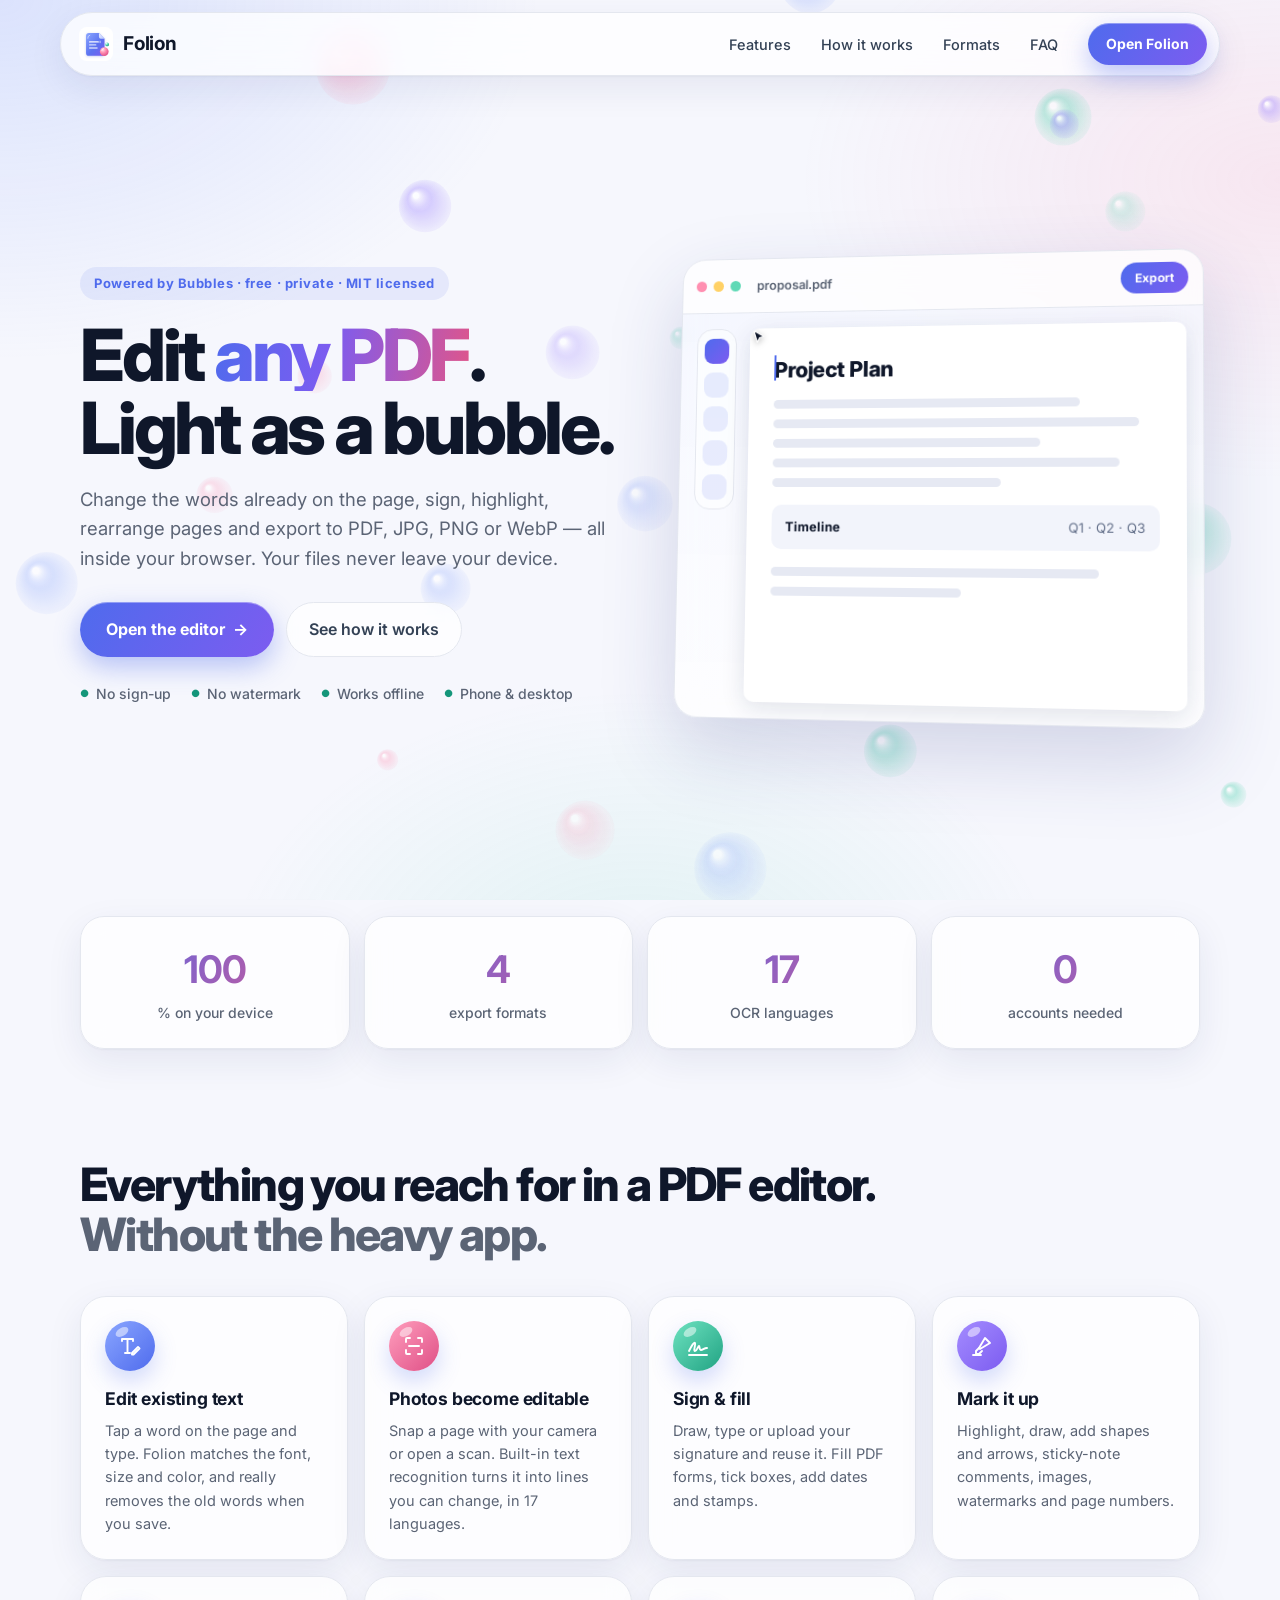
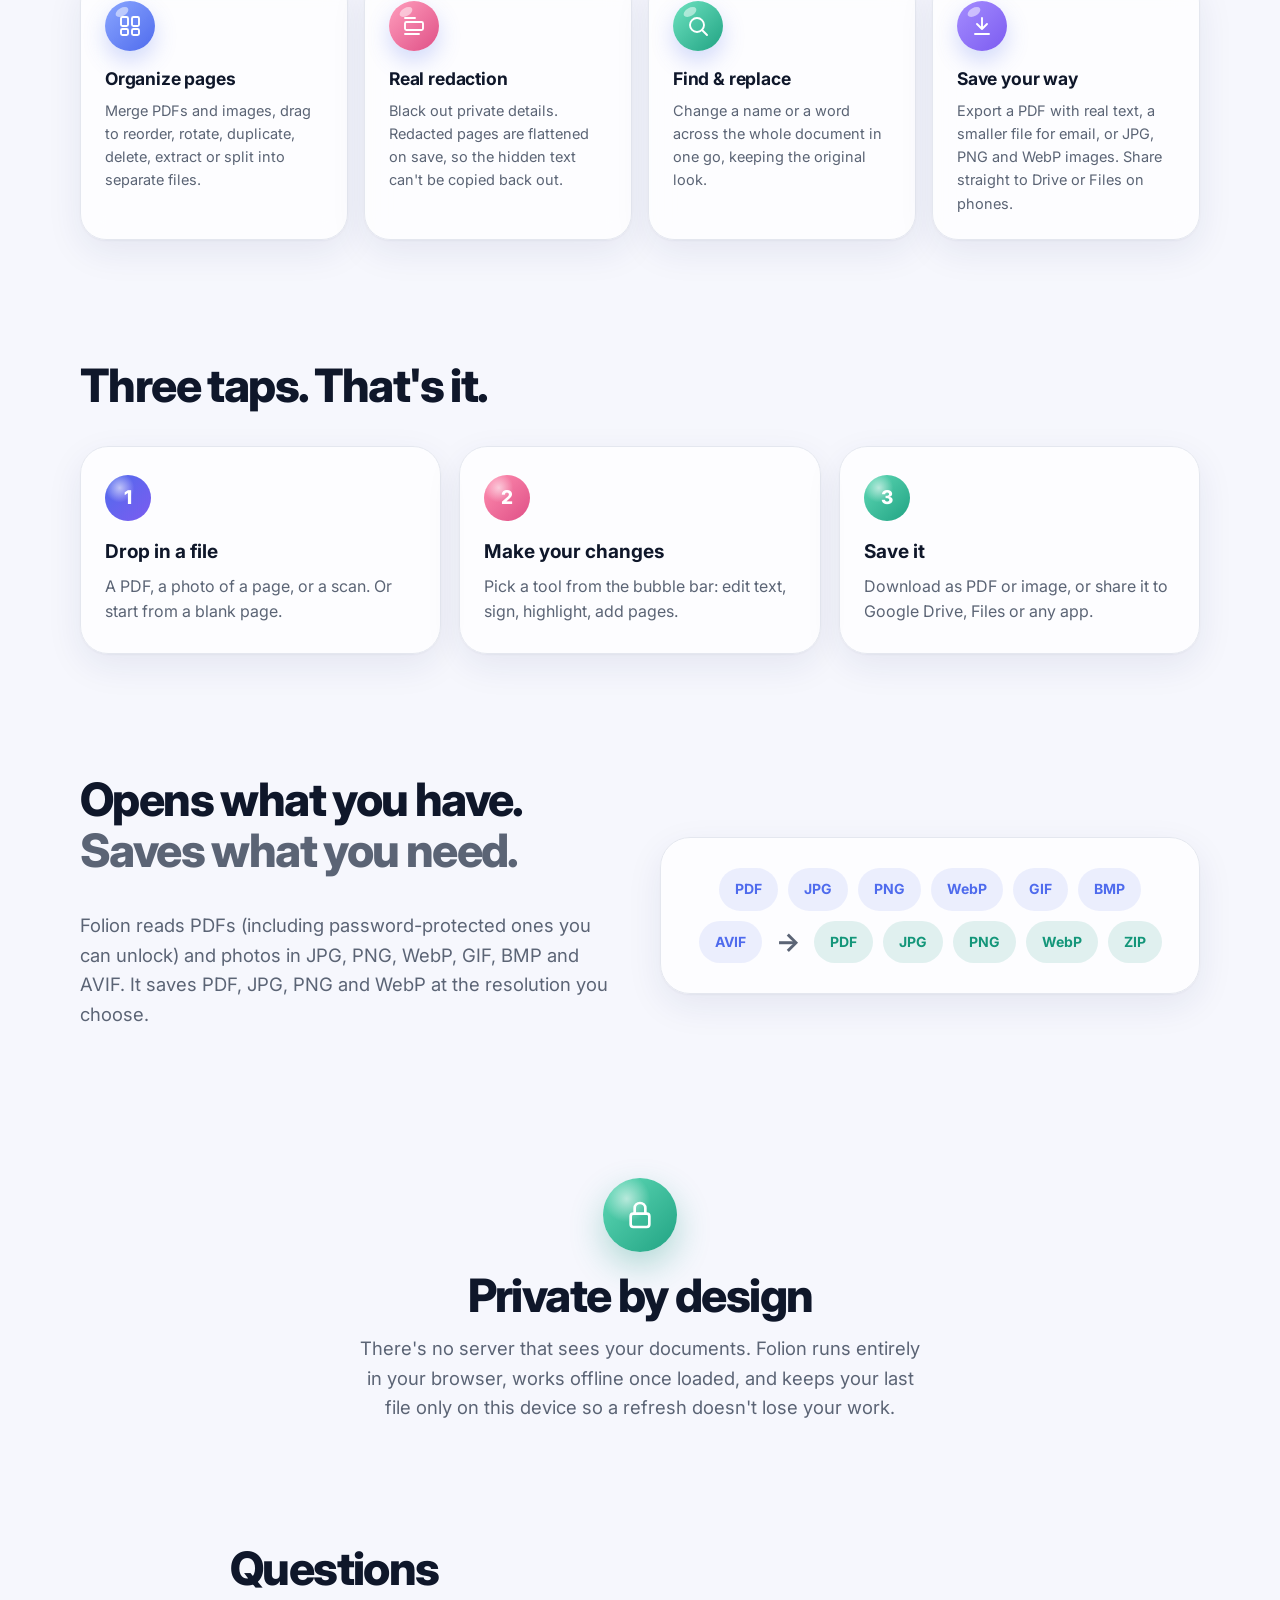
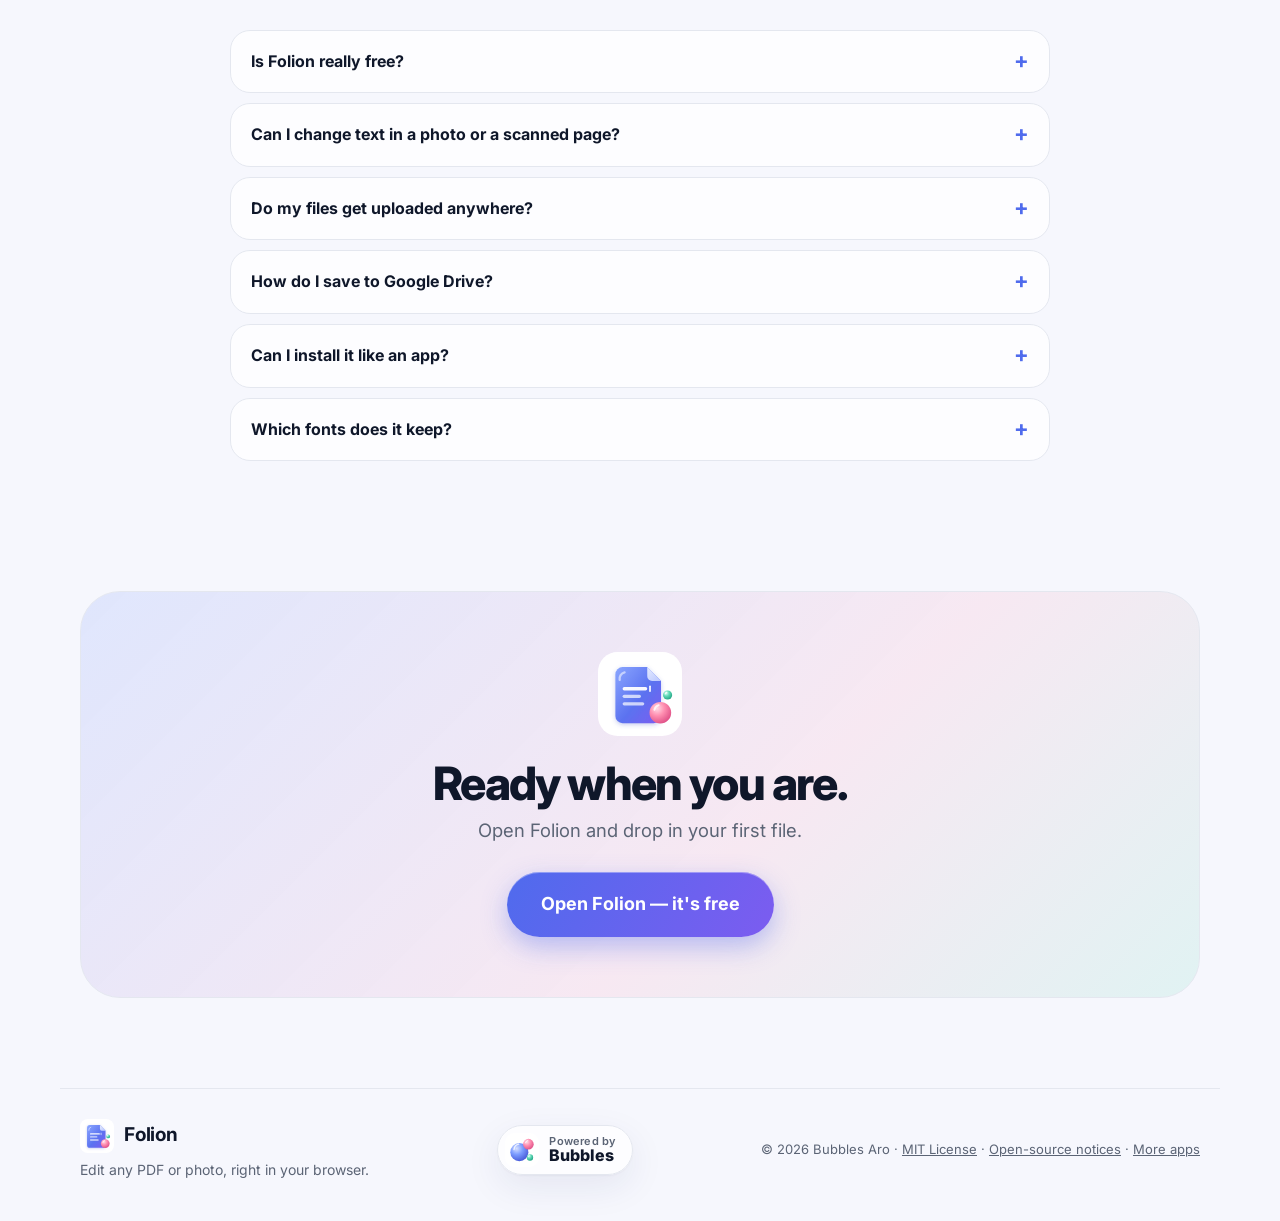
==== commit dab19afb: "Publish Folion (src 0b958b8)" ====
--- a/index.html
+++ b/index.html
@@ -15,7 +15,7 @@
 <link rel="apple-touch-icon" href="img/folion-180.png">
 <link rel="preconnect" href="https://fonts.googleapis.com"><link rel="preconnect" href="https://fonts.gstatic.com" crossorigin>
 <link href="https://fonts.googleapis.com/css2?family=Inter:wght@400;500;600;700;800&display=swap" rel="stylesheet">
-<link rel="stylesheet" href="site.css?v=1b6d243">
+<link rel="stylesheet" href="site.css?v=0b958b8">
 <script type="application/ld+json">{"@context":"https://schema.org","@type":"WebApplication","name":"Folion","url":"https://abhiramupadrashta.github.io/Folion/","applicationCategory":"BusinessApplication","operatingSystem":"Any (web browser)","offers":{"@type":"Offer","price":"0","priceCurrency":"USD"},"author":{"@type":"Person","name":"Abhiram Upadrashta"},"isPartOf":{"@type":"WebSite","name":"Bubbles Aro","url":"https://abhiramupadrashta.github.io/"}}</script>
 </head>
 <body>
@@ -30,7 +30,7 @@
 <main>
 <section class="hero">
   <div class="hero-copy">
-    <span class="kicker rv">Powered by Bubbles · free · private</span>
+    <span class="kicker rv">Powered by Bubbles · free · private · MIT licensed</span>
     <h1 class="rv">Edit <span class="grad" id="morph">any PDF</span>.<br>Light as a bubble.</h1>
     <p class="lead rv">Change the words already on the page, sign, highlight, rearrange pages and export to PDF, JPG, PNG or WebP — all inside your browser. Your files never leave your device.</p>
     <div class="hero-cta rv">
@@ -134,9 +134,9 @@
 
 <footer class="foot">
   <div><a class="brand" href="./"><img src="img/folion.svg" alt=""><b>Folion</b></a><p class="muted">Edit any PDF or photo, right in your browser.</p></div>
-  <div class="by">Powered by <a href="../"><img src="img/bubbles.svg" alt="">Bubbles</a></div>
-  <div class="muted small">© <span id="yr"></span> Bubbles Aro · <a href="../">More apps</a></div>
+  <a class="pby" href="../" title="Bubbles Aro — more apps"><img src="img/bubbles.svg" alt=""><span><small>Powered by</small><b>Bubbles</b></span></a>
+  <div class="muted small">© <span id="yr"></span> Bubbles Aro · <a href="LICENSE.txt">MIT License</a> · <a href="THIRD_PARTY_NOTICES.txt">Open-source notices</a> · <a href="../">More apps</a></div>
 </footer>
-<script src="site.js?v=1b6d243"></script>
+<script src="site.js?v=0b958b8"></script>
 </body>
 </html>
--- a/site.css
+++ b/site.css
@@ -1 +1 @@
-:root{--bg:#f6f7fd;--ink:#0f172a;--ink2:#334155;--muted:#5b6475;--line:#e4e7ef;--brand:#4f6bed;--brand2:#7c5cf0;--pink:#e0558a;--mint:#14967a;--card:rgba(255,255,255,.75);--shadow:0 1px 2px rgba(15,23,42,.04),0 12px 36px rgba(30,40,100,.08)}@media (prefers-color-scheme:dark){:root{--bg:#0b0f22;--ink:#eef1ff;--ink2:#c7cdea;--muted:#8d97bd;--line:rgba(170,185,255,.14);--card:rgba(22,28,58,.7);--shadow:0 12px 36px rgba(0,0,0,.35)}}*{box-sizing:border-box}html{scroll-behavior:smooth}body{margin:0;font:16px/1.6 Inter,system-ui,-apple-system,Segoe UI,sans-serif;color:var(--ink);background:var(--bg);-webkit-font-smoothing:antialiased;overflow-x:hidden}a{color:inherit}.muted{color:var(--muted)}.small{font-size:13px}.grad{background:linear-gradient(100deg,var(--brand),var(--brand2) 45%,var(--pink));-webkit-background-clip:text;background-clip:text;color:transparent}.sky{position:fixed;inset:0;z-index:-1;background:radial-gradient(900px 600px at 0% 0%,rgba(124,156,255,.22),transparent 60%),radial-gradient(800px 500px at 100% 20%,rgba(255,143,177,.16),transparent 60%),radial-gradient(700px 500px at 50% 110%,rgba(95,217,182,.14),transparent 60%)}.sky canvas{width:100%;height:100%;display:block}.nav{position:sticky;top:12px;z-index:10;display:flex;align-items:center;gap:18px;max-width:1160px;margin:12px auto 0;padding:10px 12px 10px 18px;border-radius:999px;background:var(--card);backdrop-filter:blur(16px) saturate(1.4);-webkit-backdrop-filter:blur(16px) saturate(1.4);border:1px solid var(--line);box-shadow:var(--shadow);transition:.3s}.nav.scrolled{box-shadow:0 10px 40px #1e286424}.brand{display:flex;align-items:center;gap:10px;text-decoration:none;font-size:19px;letter-spacing:-.01em}.brand img{width:34px;height:34px}.links{display:flex;gap:6px;margin-left:auto}.links a{text-decoration:none;color:var(--ink2);font-weight:500;font-size:14.5px;padding:8px 12px;border-radius:999px;transition:.2s}.links a:hover{background:#4f6bed1a;color:var(--brand)}.cta{display:inline-flex;align-items:center;gap:8px;text-decoration:none;color:#fff;font-weight:700;padding:14px 26px;border-radius:999px;background:linear-gradient(120deg,var(--brand),var(--brand2));box-shadow:0 10px 26px #4f6bed61,inset 0 1px #ffffff59;transition:.25s;position:relative;overflow:hidden}.cta:after{content:"";position:absolute;inset:0;background:linear-gradient(110deg,transparent 30%,rgba(255,255,255,.35) 50%,transparent 70%);transform:translate(-120%);animation:shine 4.5s ease-in-out infinite}@keyframes shine{0%,60%{transform:translate(-120%)}80%,to{transform:translate(120%)}}.cta:hover{transform:translateY(-2px);box-shadow:0 16px 36px #4f6bed80}.cta.sm{padding:10px 18px;font-size:14px}.cta.big{padding:18px 34px;font-size:18px}.ghost{display:inline-flex;align-items:center;text-decoration:none;font-weight:600;color:var(--ink2);padding:14px 22px;border-radius:999px;border:1px solid var(--line);background:var(--card);backdrop-filter:blur(10px);transition:.2s}.ghost:hover{color:var(--brand);border-color:#4f6bed66}main{max-width:1160px;margin:0 auto;padding:0 20px}.hero{display:grid;grid-template-columns:1.02fr 1fr;gap:48px;align-items:center;min-height:calc(100vh - 90px);padding:40px 0 30px}.kicker{display:inline-block;font-size:13px;font-weight:700;letter-spacing:.04em;color:var(--brand);background:#4f6bed1a;padding:6px 14px;border-radius:999px;margin-bottom:18px}h1{font-size:clamp(40px,6.2vw,72px);line-height:1.02;letter-spacing:-.045em;margin:0 0 20px;font-weight:800}#morph{display:inline-block;transition:opacity .35s,transform .35s,filter .35s}#morph.out{opacity:0;transform:translateY(12px) scale(.96);filter:blur(4px)}.lead{font-size:18.5px;color:var(--muted);margin:0 0 28px;max-width:560px}.hero-cta{display:flex;gap:12px;flex-wrap:wrap}.trust{display:flex;gap:8px 20px;flex-wrap:wrap;list-style:none;padding:0;margin:26px 0 0;color:var(--muted);font-size:14px;font-weight:500}.trust li:before{content:"\25cf";color:var(--mint);margin-right:7px;font-size:10px;vertical-align:2px}.demo{position:relative;perspective:1400px}.win{border-radius:24px;background:var(--card);border:1px solid var(--line);box-shadow:0 30px 80px #2832822e;backdrop-filter:blur(18px);overflow:hidden;transform:rotateY(-8deg) rotateX(4deg);transition:transform .6s;animation:hover 7s ease-in-out infinite}.demo:hover .win{transform:rotateY(0) rotateX(0)}@keyframes hover{0%,to{translate:0 0}50%{translate:0 -10px}}.win-bar{display:flex;align-items:center;gap:7px;padding:12px 14px;border-bottom:1px solid var(--line)}.win-bar i{width:11px;height:11px;border-radius:50%;background:#ff8fb1}.win-bar i:nth-child(2){background:#ffd166}.win-bar i:nth-child(3){background:#5fd9b6}.win-bar span{margin-left:10px;font-size:13px;font-weight:600;color:var(--muted)}.win-bar .exp{margin-left:auto;font-size:12px;color:#fff;background:linear-gradient(120deg,var(--brand),var(--brand2));padding:6px 14px;border-radius:999px;animation:expPulse 10s infinite}@keyframes expPulse{0%,78%,92%,to{transform:scale(1);box-shadow:none}84%{transform:scale(1.12);box-shadow:0 0 0 8px #4f6bed2e}}.win-body{display:flex;gap:14px;padding:16px;background:linear-gradient(180deg,rgba(124,156,255,.06),transparent)}.mini-rail{display:flex;flex-direction:column;gap:9px;padding:9px 7px;border-radius:16px;background:#ffffff8c;border:1px solid var(--line);height:fit-content}.mini-rail span{width:26px;height:26px;border-radius:9px;background:#4f6bed1f}.mini-rail span.on{background:linear-gradient(135deg,var(--brand),var(--brand2));animation:railTool 10s steps(1) infinite}@keyframes railTool{0%{transform:translateY(0)}25%{transform:translateY(35px)}45%{transform:translateY(70px)}62%{transform:translateY(105px)}78%{transform:translateY(0)}}.paper{position:relative;flex:1;background:#fff;border-radius:10px;box-shadow:0 6px 24px #141e461f;padding:26px 26px 30px;min-height:380px;color:#0f172a;overflow:hidden}.p-title{position:relative;font-weight:800;font-size:22px;letter-spacing:-.02em;height:32px;margin-bottom:16px;white-space:nowrap}.p-title .old,.p-title .new{position:absolute;left:0;top:0}.p-title .old{animation:oldT 10s infinite}.p-title .new{overflow:hidden;width:0;animation:newT 10s infinite;color:#1e3a8a}@keyframes oldT{0%,14%{opacity:1;background:transparent}15%,19%{opacity:1;background:#4f6bed40}20%,to{opacity:0}}@keyframes newT{0%,20%{width:0}32%,96%{width:210px}to{width:0}}.p-title .new{animation-timing-function:steps(16,end)}.caret{position:absolute;top:2px;width:2px;height:26px;background:var(--brand);animation:caretM 10s infinite,blink .7s steps(1) infinite}@keyframes caretM{0%,20%{left:128px;opacity:0}20.5%{left:0;opacity:1}32%{left:206px;opacity:1}38%,to{left:206px;opacity:0}}@keyframes blink{50%{background:transparent}}.p-line{height:9px;border-radius:9px;background:#e6e9f3;margin:11px 0;position:relative}.w50{width:50%}.w60{width:60%}.w70{width:70%}.w80{width:80%}.w85{width:85%}.w90{width:90%}.w95{width:95%}.p-line.hl em{position:absolute;left:-3px;top:-5px;bottom:-5px;width:0;border-radius:4px;background:#ffd400;opacity:.5;animation:hlS 10s infinite}@keyframes hlS{0%,36%{width:0}46%,96%{width:calc(100% + 6px)}to{width:0}}.p-box{display:flex;justify-content:space-between;margin:18px 0;padding:12px 14px;border-radius:10px;background:#f2f4fb;font-size:13px}.p-box span{color:#64708a}.sig{position:absolute;left:24px;bottom:22px;width:190px;height:60px;fill:none;stroke:#1d4ed8;stroke-width:3;stroke-linecap:round;stroke-linejoin:round;stroke-dasharray:640;stroke-dashoffset:640;animation:sigD 10s infinite}@keyframes sigD{0%,48%{stroke-dashoffset:640}64%,96%{stroke-dashoffset:0}to{stroke-dashoffset:640}}.stamp{position:absolute;right:26px;bottom:30px;font-weight:800;letter-spacing:.14em;font-size:13px;color:#14967a;border:2.5px solid #14967a;border-radius:8px;padding:6px 12px;transform:rotate(-9deg) scale(0);opacity:0;animation:stampP 10s infinite}@keyframes stampP{0%,66%{transform:rotate(-9deg) scale(2.2);opacity:0}70%{transform:rotate(-9deg) scale(.9);opacity:.95}72%,96%{transform:rotate(-9deg) scale(1);opacity:.9}to{opacity:0}}.cursor{position:absolute;width:18px;height:18px;left:0;top:0;background:no-repeat center/contain url("data:image/svg+xml,%3Csvg xmlns='http://www.w3.org/2000/svg' viewBox='0 0 24 24'%3E%3Cpath d='M5 3l14 8-6 1.6L10 19z' fill='%230f172a' stroke='white' stroke-width='1.5' stroke-linejoin='round'/%3E%3C/svg%3E");animation:cur 10s infinite;filter:drop-shadow(0 2px 3px rgba(0,0,0,.25))}@keyframes cur{0%{transform:translate(300px,300px)}12%,19%{transform:translate(110px,30px)}32%{transform:translate(220px,40px)}38%{transform:translate(40px,108px)}46%{transform:translate(260px,108px)}50%{transform:translate(40px,330px)}64%{transform:translate(210px,320px)}68%,72%{transform:translate(320px,330px)}84%{transform:translate(380px,-30px)}to{transform:translate(300px,300px)}}.float{position:absolute;display:flex;align-items:center;gap:8px;font-size:13.5px;font-weight:700;padding:10px 16px 10px 10px;border-radius:999px;background:var(--card);backdrop-filter:blur(14px);border:1px solid var(--line);box-shadow:var(--shadow);opacity:0;animation:pop 10s infinite}.float span{display:grid;place-items:center;width:26px;height:26px;border-radius:50%;color:#fff;font-size:13px}.f1{left:-28px;top:70px;animation-delay:0s}.f1 span{background:linear-gradient(135deg,#7c9cff,#4f6bed)}.f2{right:-20px;top:46%}.f2 span{background:linear-gradient(135deg,#ff8fb1,#df4f86)}.f3{left:22%;bottom:-18px}.f3 span{background:linear-gradient(135deg,#5fd9b6,#21a383)}.f1{animation-name:pop1}.f2{animation-name:pop2}.f3{animation-name:pop3}@keyframes pop1{0%,30%{opacity:0;transform:translateY(10px) scale(.9)}34%,94%{opacity:1;transform:none}to{opacity:0}}@keyframes pop2{0%,62%{opacity:0;transform:translateY(10px) scale(.9)}66%,94%{opacity:1;transform:none}to{opacity:0}}@keyframes pop3{0%,82%{opacity:0;transform:translateY(10px) scale(.9)}86%,94%{opacity:1;transform:none}to{opacity:0}}.strip{display:grid;grid-template-columns:repeat(4,1fr);gap:14px;margin:30px 0 20px}.strip div{text-align:center;padding:22px 10px;border-radius:24px;background:var(--card);border:1px solid var(--line);box-shadow:var(--shadow);backdrop-filter:blur(12px)}.strip b{display:block;font-size:38px;letter-spacing:-.03em;background:linear-gradient(120deg,var(--brand),var(--pink));-webkit-background-clip:text;background-clip:text;color:transparent}.strip span{color:var(--muted);font-weight:500;font-size:14px}.sec{padding:90px 0 30px}h2{font-size:clamp(30px,4.2vw,46px);line-height:1.1;letter-spacing:-.035em;margin:0 0 36px;font-weight:800}.grid{display:grid;grid-template-columns:repeat(4,1fr);gap:16px}.card{padding:24px;border-radius:26px;background:var(--card);border:1px solid var(--line);box-shadow:var(--shadow);backdrop-filter:blur(12px);transition:transform .35s cubic-bezier(.2,1.2,.4,1),box-shadow .35s}.card:hover{transform:translateY(-6px);box-shadow:0 22px 50px #28328229}.card h3{margin:14px 0 6px;font-size:17.5px;letter-spacing:-.01em}.card p{margin:0;color:var(--muted);font-size:14.5px}.ic{width:50px;height:50px;border-radius:50%;display:grid;place-items:center;color:#fff;position:relative;box-shadow:0 10px 22px #4f6bed40}.ic:after{content:"";position:absolute;left:10px;top:7px;width:14px;height:8px;border-radius:50%;background:#ffffff80;transform:rotate(-30deg)}.ic svg{width:24px;height:24px;fill:none;stroke:currentColor;stroke-width:1.9;stroke-linecap:round;stroke-linejoin:round}.c1,.c5{background:linear-gradient(135deg,#8aa6ff,#4f6bed)}.c2,.c6{background:linear-gradient(135deg,#ff9ebd,#df4f86)}.c3,.c7{background:linear-gradient(135deg,#6ee2c0,#21a383)}.c4,.c8{background:linear-gradient(135deg,#a48cff,#7c5cf0)}.how .steps{list-style:none;padding:0;margin:0;display:grid;grid-template-columns:repeat(3,1fr);gap:18px;counter-reset:s}.steps li{position:relative;padding:28px 24px;border-radius:28px;background:var(--card);border:1px solid var(--line);box-shadow:var(--shadow)}.steps .num{display:grid;place-items:center;width:46px;height:46px;border-radius:50%;font-weight:800;font-size:19px;color:#fff;background:radial-gradient(circle at 32% 28%,rgba(255,255,255,.6),transparent 32%),linear-gradient(135deg,var(--brand),var(--brand2));animation:bob 3.6s ease-in-out infinite}.steps li:nth-child(2) .num{animation-delay:.4s;background:radial-gradient(circle at 32% 28%,rgba(255,255,255,.6),transparent 32%),linear-gradient(135deg,#ff8fb1,#df4f86)}.steps li:nth-child(3) .num{animation-delay:.8s;background:radial-gradient(circle at 32% 28%,rgba(255,255,255,.6),transparent 32%),linear-gradient(135deg,#5fd9b6,#21a383)}@keyframes bob{0%,to{transform:translateY(0)}50%{transform:translateY(-6px)}}.steps h3{margin:16px 0 6px;font-size:19px}.steps p{margin:0;color:var(--muted)}.formats{display:grid;grid-template-columns:1fr 1fr;gap:40px;align-items:center}.chips{display:flex;flex-wrap:wrap;gap:10px;align-items:center;justify-content:center;padding:30px;border-radius:30px;background:var(--card);border:1px solid var(--line);box-shadow:var(--shadow)}.chips span{padding:10px 16px;border-radius:999px;font-weight:700;font-size:14px}.chips .in{background:#4f6bed1a;color:var(--brand)}.chips .out{background:#14967a1f;color:var(--mint)}.chips .arrow{font-size:26px;color:var(--muted);padding:0 4px;animation:nudge 1.6s ease-in-out infinite}@keyframes nudge{50%{transform:translate(6px)}}.privacy{text-align:center;max-width:760px;margin:0 auto}.privacy .lead{margin:0 auto}.privacy h2{margin-bottom:14px}.lock{width:74px;height:74px;margin:0 auto 18px;border-radius:50%;display:grid;place-items:center;color:#fff;background:radial-gradient(circle at 32% 28%,rgba(255,255,255,.6),transparent 32%),linear-gradient(135deg,#5fd9b6,#21a383);box-shadow:0 14px 34px #14967a4d;animation:bob 4s ease-in-out infinite}.lock svg{width:32px;height:32px;fill:none;stroke:currentColor;stroke-width:2;stroke-linecap:round}.faq{max-width:820px;margin:0 auto}.faq details{border-radius:20px;background:var(--card);border:1px solid var(--line);margin:0 0 10px;padding:4px 20px;transition:.2s}.faq details[open]{box-shadow:var(--shadow)}.faq summary{cursor:pointer;font-weight:700;padding:14px 0;list-style:none;display:flex;justify-content:space-between;gap:10px}.faq summary:after{content:"+";font-size:22px;line-height:1;color:var(--brand);transition:.25s}.faq details[open] summary:after{transform:rotate(45deg)}.faq details p{margin:0 0 16px;color:var(--muted)}.final-in{text-align:center;padding:60px 20px;border-radius:40px;background:linear-gradient(135deg,#7c9cff2e,#ff8fb124 60%,#5fd9b624);border:1px solid var(--line);position:relative;overflow:hidden}.final-logo{width:84px;height:84px;animation:bob 3.4s ease-in-out infinite}.final h2{margin:14px 0 8px}.final .lead{margin:0 auto 26px}.foot{max-width:1160px;margin:60px auto 0;padding:30px 20px 40px;display:flex;gap:20px;justify-content:space-between;align-items:center;flex-wrap:wrap;border-top:1px solid var(--line)}.foot p{margin:6px 0 0;font-size:14px}.by{font-weight:600;color:var(--muted)}.by a{display:inline-flex;align-items:center;gap:6px;text-decoration:none;color:var(--ink);font-weight:800}.by img{width:24px;height:24px}.rv{opacity:0;transform:translateY(26px);transition:opacity .8s cubic-bezier(.2,.8,.2,1),transform .8s cubic-bezier(.2,.8,.2,1)}.rv.in{opacity:1;transform:none}@media (max-width:980px){.hero{grid-template-columns:1fr;min-height:0;padding-top:30px}.demo{max-width:560px;margin:0 auto}.grid{grid-template-columns:repeat(2,1fr)}.formats{grid-template-columns:1fr}}@media (max-width:640px){.f1{top:-16px;left:8px}.f2{top:auto;bottom:60px}.links{display:none}.nav{margin:10px 10px 0}.brand{margin-right:auto}.strip{grid-template-columns:repeat(2,1fr)}.grid,.how .steps{grid-template-columns:1fr}.win{transform:none}.f1{left:-6px}.f2{right:-6px}.sec{padding:64px 0 20px}.paper{min-height:330px;padding:20px}.cursor{display:none}}@media (prefers-reduced-motion:reduce){*,*:before,*:after{animation:none!important;transition:none!important}.rv{opacity:1;transform:none}.p-title .old{opacity:0}.p-title .new{width:auto}.sig{stroke-dashoffset:0}.stamp{opacity:.9;transform:rotate(-9deg)}.float{opacity:1}}
+:root{--bg:#f6f7fd;--ink:#0f172a;--ink2:#334155;--muted:#5b6475;--line:#e4e7ef;--brand:#4f6bed;--brand2:#7c5cf0;--pink:#e0558a;--mint:#14967a;--card:rgba(255,255,255,.75);--shadow:0 1px 2px rgba(15,23,42,.04),0 12px 36px rgba(30,40,100,.08)}@media (prefers-color-scheme:dark){:root{--bg:#0b0f22;--ink:#eef1ff;--ink2:#c7cdea;--muted:#8d97bd;--line:rgba(170,185,255,.14);--card:rgba(22,28,58,.7);--shadow:0 12px 36px rgba(0,0,0,.35)}}*{box-sizing:border-box}html{scroll-behavior:smooth}body{margin:0;font:16px/1.6 Inter,system-ui,-apple-system,Segoe UI,sans-serif;color:var(--ink);background:var(--bg);-webkit-font-smoothing:antialiased;overflow-x:hidden}a{color:inherit}.muted{color:var(--muted)}.small{font-size:13px}.grad{background:linear-gradient(100deg,var(--brand),var(--brand2) 45%,var(--pink));-webkit-background-clip:text;background-clip:text;color:transparent}.sky{position:fixed;inset:0;z-index:-1;background:radial-gradient(900px 600px at 0% 0%,rgba(124,156,255,.22),transparent 60%),radial-gradient(800px 500px at 100% 20%,rgba(255,143,177,.16),transparent 60%),radial-gradient(700px 500px at 50% 110%,rgba(95,217,182,.14),transparent 60%)}.sky canvas{width:100%;height:100%;display:block}.nav{position:sticky;top:12px;z-index:10;display:flex;align-items:center;gap:18px;max-width:1160px;margin:12px auto 0;padding:10px 12px 10px 18px;border-radius:999px;background:var(--card);backdrop-filter:blur(16px) saturate(1.4);-webkit-backdrop-filter:blur(16px) saturate(1.4);border:1px solid var(--line);box-shadow:var(--shadow);transition:.3s}.nav.scrolled{box-shadow:0 10px 40px #1e286424}.brand{display:flex;align-items:center;gap:10px;text-decoration:none;font-size:19px;letter-spacing:-.01em}.brand img{width:34px;height:34px}.links{display:flex;gap:6px;margin-left:auto}.links a{text-decoration:none;color:var(--ink2);font-weight:500;font-size:14.5px;padding:8px 12px;border-radius:999px;transition:.2s}.links a:hover{background:#4f6bed1a;color:var(--brand)}.cta{display:inline-flex;align-items:center;gap:8px;text-decoration:none;color:#fff;font-weight:700;padding:14px 26px;border-radius:999px;background:linear-gradient(120deg,var(--brand),var(--brand2));box-shadow:0 10px 26px #4f6bed61,inset 0 1px #ffffff59;transition:.25s;position:relative;overflow:hidden}.cta:after{content:"";position:absolute;inset:0;background:linear-gradient(110deg,transparent 30%,rgba(255,255,255,.35) 50%,transparent 70%);transform:translate(-120%);animation:shine 4.5s ease-in-out infinite}@keyframes shine{0%,60%{transform:translate(-120%)}80%,to{transform:translate(120%)}}.cta:hover{transform:translateY(-2px);box-shadow:0 16px 36px #4f6bed80}.cta.sm{padding:10px 18px;font-size:14px}.cta.big{padding:18px 34px;font-size:18px}.ghost{display:inline-flex;align-items:center;text-decoration:none;font-weight:600;color:var(--ink2);padding:14px 22px;border-radius:999px;border:1px solid var(--line);background:var(--card);backdrop-filter:blur(10px);transition:.2s}.ghost:hover{color:var(--brand);border-color:#4f6bed66}main{max-width:1160px;margin:0 auto;padding:0 20px}.hero{display:grid;grid-template-columns:1.02fr 1fr;gap:48px;align-items:center;min-height:calc(100vh - 90px);padding:40px 0 30px}.kicker{display:inline-block;font-size:13px;font-weight:700;letter-spacing:.04em;color:var(--brand);background:#4f6bed1a;padding:6px 14px;border-radius:999px;margin-bottom:18px}h1{font-size:clamp(40px,6.2vw,72px);line-height:1.02;letter-spacing:-.045em;margin:0 0 20px;font-weight:800}#morph{display:inline-block;transition:opacity .35s,transform .35s,filter .35s}#morph.out{opacity:0;transform:translateY(12px) scale(.96);filter:blur(4px)}.lead{font-size:18.5px;color:var(--muted);margin:0 0 28px;max-width:560px}.hero-cta{display:flex;gap:12px;flex-wrap:wrap}.trust{display:flex;gap:8px 20px;flex-wrap:wrap;list-style:none;padding:0;margin:26px 0 0;color:var(--muted);font-size:14px;font-weight:500}.trust li:before{content:"\25cf";color:var(--mint);margin-right:7px;font-size:10px;vertical-align:2px}.demo{position:relative;perspective:1400px}.win{border-radius:24px;background:var(--card);border:1px solid var(--line);box-shadow:0 30px 80px #2832822e;backdrop-filter:blur(18px);overflow:hidden;transform:rotateY(-8deg) rotateX(4deg);transition:transform .6s;animation:hover 7s ease-in-out infinite}.demo:hover .win{transform:rotateY(0) rotateX(0)}@keyframes hover{0%,to{translate:0 0}50%{translate:0 -10px}}.win-bar{display:flex;align-items:center;gap:7px;padding:12px 14px;border-bottom:1px solid var(--line)}.win-bar i{width:11px;height:11px;border-radius:50%;background:#ff8fb1}.win-bar i:nth-child(2){background:#ffd166}.win-bar i:nth-child(3){background:#5fd9b6}.win-bar span{margin-left:10px;font-size:13px;font-weight:600;color:var(--muted)}.win-bar .exp{margin-left:auto;font-size:12px;color:#fff;background:linear-gradient(120deg,var(--brand),var(--brand2));padding:6px 14px;border-radius:999px;animation:expPulse 10s infinite}@keyframes expPulse{0%,78%,92%,to{transform:scale(1);box-shadow:none}84%{transform:scale(1.12);box-shadow:0 0 0 8px #4f6bed2e}}.win-body{display:flex;gap:14px;padding:16px;background:linear-gradient(180deg,rgba(124,156,255,.06),transparent)}.mini-rail{display:flex;flex-direction:column;gap:9px;padding:9px 7px;border-radius:16px;background:#ffffff8c;border:1px solid var(--line);height:fit-content}.mini-rail span{width:26px;height:26px;border-radius:9px;background:#4f6bed1f}.mini-rail span.on{background:linear-gradient(135deg,var(--brand),var(--brand2));animation:railTool 10s steps(1) infinite}@keyframes railTool{0%{transform:translateY(0)}25%{transform:translateY(35px)}45%{transform:translateY(70px)}62%{transform:translateY(105px)}78%{transform:translateY(0)}}.paper{position:relative;flex:1;background:#fff;border-radius:10px;box-shadow:0 6px 24px #141e461f;padding:26px 26px 30px;min-height:380px;color:#0f172a;overflow:hidden}.p-title{position:relative;font-weight:800;font-size:22px;letter-spacing:-.02em;height:32px;margin-bottom:16px;white-space:nowrap}.p-title .old,.p-title .new{position:absolute;left:0;top:0}.p-title .old{animation:oldT 10s infinite}.p-title .new{overflow:hidden;width:0;animation:newT 10s infinite;color:#1e3a8a}@keyframes oldT{0%,14%{opacity:1;background:transparent}15%,19%{opacity:1;background:#4f6bed40}20%,to{opacity:0}}@keyframes newT{0%,20%{width:0}32%,96%{width:210px}to{width:0}}.p-title .new{animation-timing-function:steps(16,end)}.caret{position:absolute;top:2px;width:2px;height:26px;background:var(--brand);animation:caretM 10s infinite,blink .7s steps(1) infinite}@keyframes caretM{0%,20%{left:128px;opacity:0}20.5%{left:0;opacity:1}32%{left:206px;opacity:1}38%,to{left:206px;opacity:0}}@keyframes blink{50%{background:transparent}}.p-line{height:9px;border-radius:9px;background:#e6e9f3;margin:11px 0;position:relative}.w50{width:50%}.w60{width:60%}.w70{width:70%}.w80{width:80%}.w85{width:85%}.w90{width:90%}.w95{width:95%}.p-line.hl em{position:absolute;left:-3px;top:-5px;bottom:-5px;width:0;border-radius:4px;background:#ffd400;opacity:.5;animation:hlS 10s infinite}@keyframes hlS{0%,36%{width:0}46%,96%{width:calc(100% + 6px)}to{width:0}}.p-box{display:flex;justify-content:space-between;margin:18px 0;padding:12px 14px;border-radius:10px;background:#f2f4fb;font-size:13px}.p-box span{color:#64708a}.sig{position:absolute;left:24px;bottom:22px;width:190px;height:60px;fill:none;stroke:#1d4ed8;stroke-width:3;stroke-linecap:round;stroke-linejoin:round;stroke-dasharray:640;stroke-dashoffset:640;animation:sigD 10s infinite}@keyframes sigD{0%,48%{stroke-dashoffset:640}64%,96%{stroke-dashoffset:0}to{stroke-dashoffset:640}}.stamp{position:absolute;right:26px;bottom:30px;font-weight:800;letter-spacing:.14em;font-size:13px;color:#14967a;border:2.5px solid #14967a;border-radius:8px;padding:6px 12px;transform:rotate(-9deg) scale(0);opacity:0;animation:stampP 10s infinite}@keyframes stampP{0%,66%{transform:rotate(-9deg) scale(2.2);opacity:0}70%{transform:rotate(-9deg) scale(.9);opacity:.95}72%,96%{transform:rotate(-9deg) scale(1);opacity:.9}to{opacity:0}}.cursor{position:absolute;width:18px;height:18px;left:0;top:0;background:no-repeat center/contain url("data:image/svg+xml,%3Csvg xmlns='http://www.w3.org/2000/svg' viewBox='0 0 24 24'%3E%3Cpath d='M5 3l14 8-6 1.6L10 19z' fill='%230f172a' stroke='white' stroke-width='1.5' stroke-linejoin='round'/%3E%3C/svg%3E");animation:cur 10s infinite;filter:drop-shadow(0 2px 3px rgba(0,0,0,.25))}@keyframes cur{0%{transform:translate(300px,300px)}12%,19%{transform:translate(110px,30px)}32%{transform:translate(220px,40px)}38%{transform:translate(40px,108px)}46%{transform:translate(260px,108px)}50%{transform:translate(40px,330px)}64%{transform:translate(210px,320px)}68%,72%{transform:translate(320px,330px)}84%{transform:translate(380px,-30px)}to{transform:translate(300px,300px)}}.float{position:absolute;display:flex;align-items:center;gap:8px;font-size:13.5px;font-weight:700;padding:10px 16px 10px 10px;border-radius:999px;background:var(--card);backdrop-filter:blur(14px);border:1px solid var(--line);box-shadow:var(--shadow);opacity:0;animation:pop 10s infinite}.float span{display:grid;place-items:center;width:26px;height:26px;border-radius:50%;color:#fff;font-size:13px}.f1{left:-28px;top:70px;animation-delay:0s}.f1 span{background:linear-gradient(135deg,#7c9cff,#4f6bed)}.f2{right:-20px;top:46%}.f2 span{background:linear-gradient(135deg,#ff8fb1,#df4f86)}.f3{left:22%;bottom:-18px}.f3 span{background:linear-gradient(135deg,#5fd9b6,#21a383)}.f1{animation-name:pop1}.f2{animation-name:pop2}.f3{animation-name:pop3}@keyframes pop1{0%,30%{opacity:0;transform:translateY(10px) scale(.9)}34%,94%{opacity:1;transform:none}to{opacity:0}}@keyframes pop2{0%,62%{opacity:0;transform:translateY(10px) scale(.9)}66%,94%{opacity:1;transform:none}to{opacity:0}}@keyframes pop3{0%,82%{opacity:0;transform:translateY(10px) scale(.9)}86%,94%{opacity:1;transform:none}to{opacity:0}}.strip{display:grid;grid-template-columns:repeat(4,1fr);gap:14px;margin:30px 0 20px}.strip div{text-align:center;padding:22px 10px;border-radius:24px;background:var(--card);border:1px solid var(--line);box-shadow:var(--shadow);backdrop-filter:blur(12px)}.strip b{display:block;font-size:38px;letter-spacing:-.03em;background:linear-gradient(120deg,var(--brand),var(--pink));-webkit-background-clip:text;background-clip:text;color:transparent}.strip span{color:var(--muted);font-weight:500;font-size:14px}.sec{padding:90px 0 30px}h2{font-size:clamp(30px,4.2vw,46px);line-height:1.1;letter-spacing:-.035em;margin:0 0 36px;font-weight:800}.grid{display:grid;grid-template-columns:repeat(4,1fr);gap:16px}.card{padding:24px;border-radius:26px;background:var(--card);border:1px solid var(--line);box-shadow:var(--shadow);backdrop-filter:blur(12px);transition:transform .35s cubic-bezier(.2,1.2,.4,1),box-shadow .35s}.card:hover{transform:translateY(-6px);box-shadow:0 22px 50px #28328229}.card h3{margin:14px 0 6px;font-size:17.5px;letter-spacing:-.01em}.card p{margin:0;color:var(--muted);font-size:14.5px}.ic{width:50px;height:50px;border-radius:50%;display:grid;place-items:center;color:#fff;position:relative;box-shadow:0 10px 22px #4f6bed40}.ic:after{content:"";position:absolute;left:10px;top:7px;width:14px;height:8px;border-radius:50%;background:#ffffff80;transform:rotate(-30deg)}.ic svg{width:24px;height:24px;fill:none;stroke:currentColor;stroke-width:1.9;stroke-linecap:round;stroke-linejoin:round}.c1,.c5{background:linear-gradient(135deg,#8aa6ff,#4f6bed)}.c2,.c6{background:linear-gradient(135deg,#ff9ebd,#df4f86)}.c3,.c7{background:linear-gradient(135deg,#6ee2c0,#21a383)}.c4,.c8{background:linear-gradient(135deg,#a48cff,#7c5cf0)}.how .steps{list-style:none;padding:0;margin:0;display:grid;grid-template-columns:repeat(3,1fr);gap:18px;counter-reset:s}.steps li{position:relative;padding:28px 24px;border-radius:28px;background:var(--card);border:1px solid var(--line);box-shadow:var(--shadow)}.steps .num{display:grid;place-items:center;width:46px;height:46px;border-radius:50%;font-weight:800;font-size:19px;color:#fff;background:radial-gradient(circle at 32% 28%,rgba(255,255,255,.6),transparent 32%),linear-gradient(135deg,var(--brand),var(--brand2));animation:bob 3.6s ease-in-out infinite}.steps li:nth-child(2) .num{animation-delay:.4s;background:radial-gradient(circle at 32% 28%,rgba(255,255,255,.6),transparent 32%),linear-gradient(135deg,#ff8fb1,#df4f86)}.steps li:nth-child(3) .num{animation-delay:.8s;background:radial-gradient(circle at 32% 28%,rgba(255,255,255,.6),transparent 32%),linear-gradient(135deg,#5fd9b6,#21a383)}@keyframes bob{0%,to{transform:translateY(0)}50%{transform:translateY(-6px)}}.steps h3{margin:16px 0 6px;font-size:19px}.steps p{margin:0;color:var(--muted)}.formats{display:grid;grid-template-columns:1fr 1fr;gap:40px;align-items:center}.chips{display:flex;flex-wrap:wrap;gap:10px;align-items:center;justify-content:center;padding:30px;border-radius:30px;background:var(--card);border:1px solid var(--line);box-shadow:var(--shadow)}.chips span{padding:10px 16px;border-radius:999px;font-weight:700;font-size:14px}.chips .in{background:#4f6bed1a;color:var(--brand)}.chips .out{background:#14967a1f;color:var(--mint)}.chips .arrow{font-size:26px;color:var(--muted);padding:0 4px;animation:nudge 1.6s ease-in-out infinite}@keyframes nudge{50%{transform:translate(6px)}}.privacy{text-align:center;max-width:760px;margin:0 auto}.privacy .lead{margin:0 auto}.privacy h2{margin-bottom:14px}.lock{width:74px;height:74px;margin:0 auto 18px;border-radius:50%;display:grid;place-items:center;color:#fff;background:radial-gradient(circle at 32% 28%,rgba(255,255,255,.6),transparent 32%),linear-gradient(135deg,#5fd9b6,#21a383);box-shadow:0 14px 34px #14967a4d;animation:bob 4s ease-in-out infinite}.lock svg{width:32px;height:32px;fill:none;stroke:currentColor;stroke-width:2;stroke-linecap:round}.faq{max-width:820px;margin:0 auto}.faq details{border-radius:20px;background:var(--card);border:1px solid var(--line);margin:0 0 10px;padding:4px 20px;transition:.2s}.faq details[open]{box-shadow:var(--shadow)}.faq summary{cursor:pointer;font-weight:700;padding:14px 0;list-style:none;display:flex;justify-content:space-between;gap:10px}.faq summary:after{content:"+";font-size:22px;line-height:1;color:var(--brand);transition:.25s}.faq details[open] summary:after{transform:rotate(45deg)}.faq details p{margin:0 0 16px;color:var(--muted)}.final-in{text-align:center;padding:60px 20px;border-radius:40px;background:linear-gradient(135deg,#7c9cff2e,#ff8fb124 60%,#5fd9b624);border:1px solid var(--line);position:relative;overflow:hidden}.final-logo{width:84px;height:84px;animation:bob 3.4s ease-in-out infinite}.final h2{margin:14px 0 8px}.final .lead{margin:0 auto 26px}.foot{max-width:1160px;margin:60px auto 0;padding:30px 20px 40px;display:flex;gap:20px;justify-content:space-between;align-items:center;flex-wrap:wrap;border-top:1px solid var(--line)}.foot p{margin:6px 0 0;font-size:14px}.pby{display:inline-flex;align-items:center;gap:10px;padding:7px 16px 7px 7px;border-radius:999px;text-decoration:none;background:var(--card);border:1px solid var(--line);box-shadow:var(--shadow);transition:.25s}.pby:hover{transform:translateY(-2px);border-color:#4f6bed66}.pby img{width:34px;height:34px;border-radius:10px;display:block}.pby span{display:flex;flex-direction:column;line-height:1.1}.pby small{font-size:11px;font-weight:600;color:var(--muted);letter-spacing:.02em}.pby b{font-size:16px;font-weight:800;color:var(--ink)}.rv{opacity:0;transform:translateY(26px);transition:opacity .8s cubic-bezier(.2,.8,.2,1),transform .8s cubic-bezier(.2,.8,.2,1)}.rv.in{opacity:1;transform:none}@media (max-width:980px){.hero{grid-template-columns:1fr;min-height:0;padding-top:30px}.demo{max-width:560px;margin:0 auto}.grid{grid-template-columns:repeat(2,1fr)}.formats{grid-template-columns:1fr}}@media (max-width:640px){.f1{top:-16px;left:8px}.f2{top:auto;bottom:60px}.links{display:none}.nav{margin:10px 10px 0}.brand{margin-right:auto}.strip{grid-template-columns:repeat(2,1fr)}.grid,.how .steps{grid-template-columns:1fr}.win{transform:none}.f1{left:-6px}.f2{right:-6px}.sec{padding:64px 0 20px}.paper{min-height:330px;padding:20px}.cursor{display:none}}@media (prefers-reduced-motion:reduce){*,*:before,*:after{animation:none!important;transition:none!important}.rv{opacity:1;transform:none}.p-title .old{opacity:0}.p-title .new{width:auto}.sig{stroke-dashoffset:0}.stamp{opacity:.9;transform:rotate(-9deg)}.float{opacity:1}}
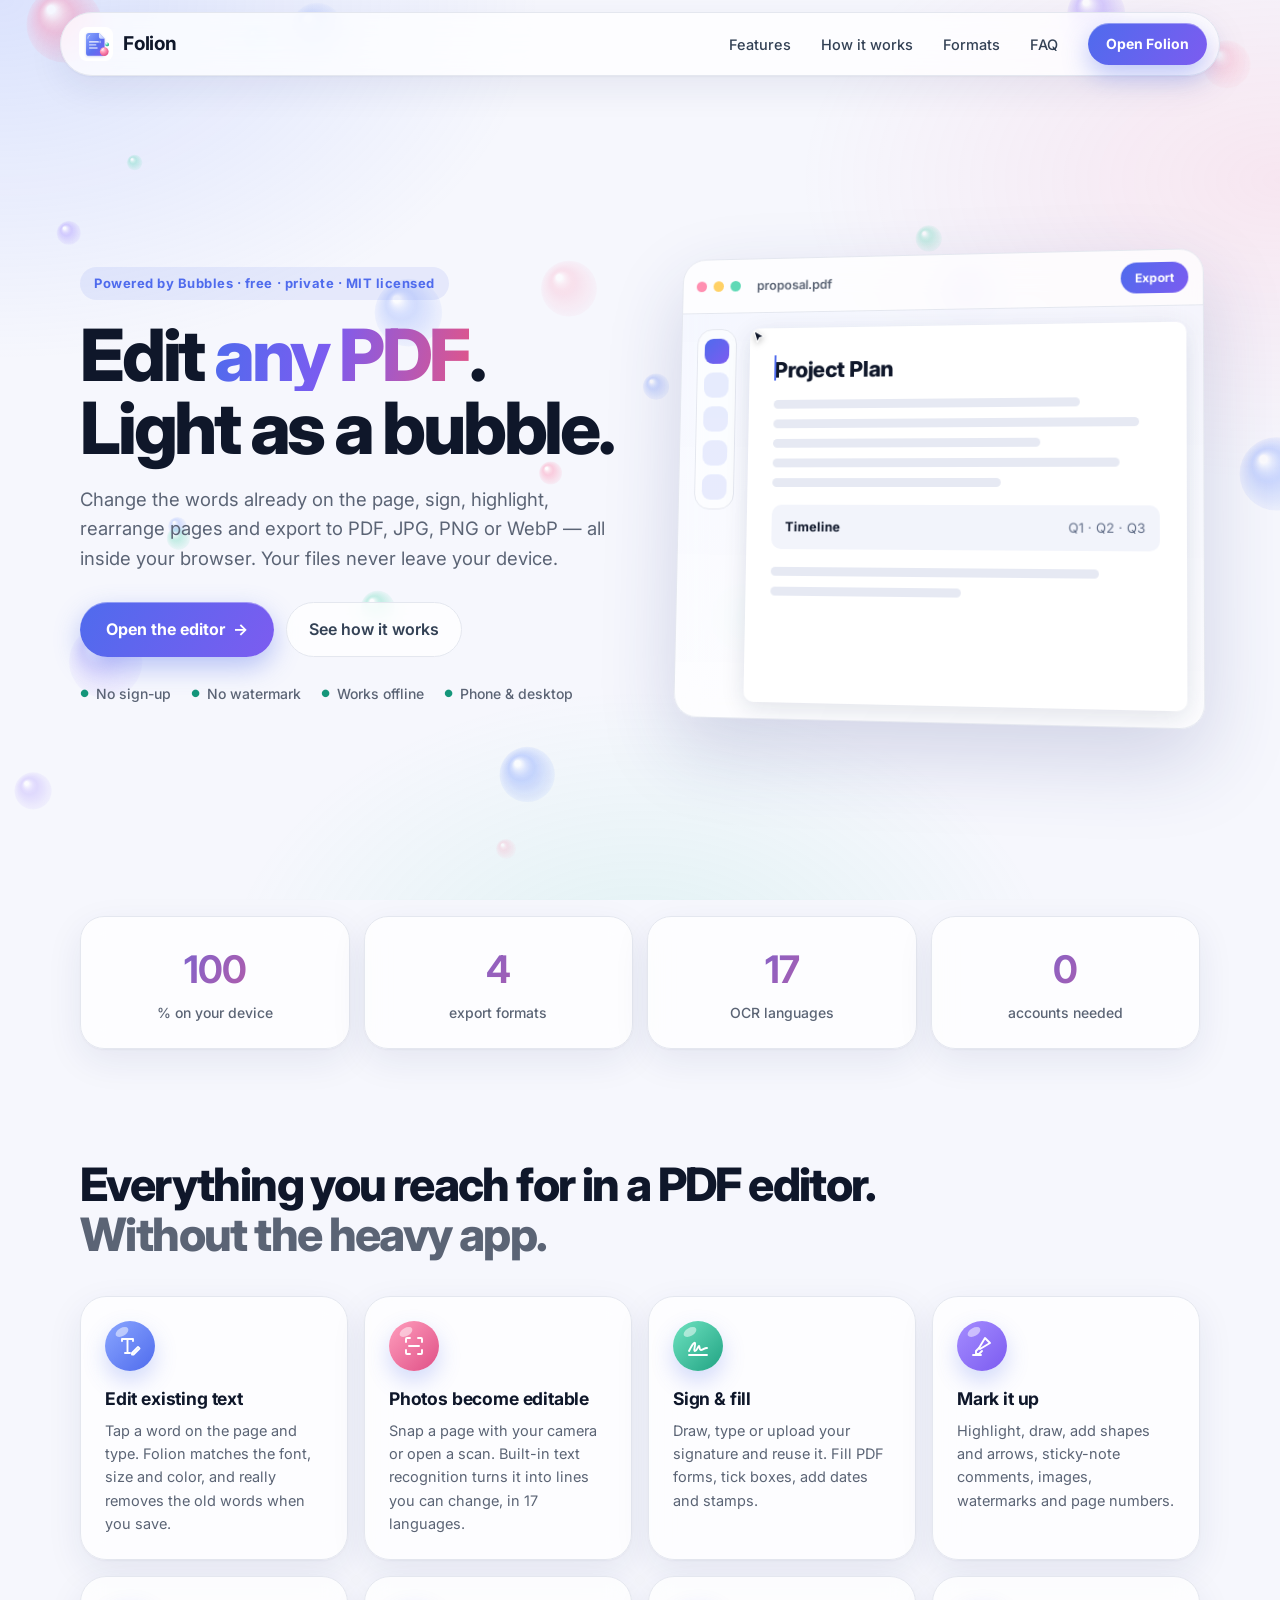
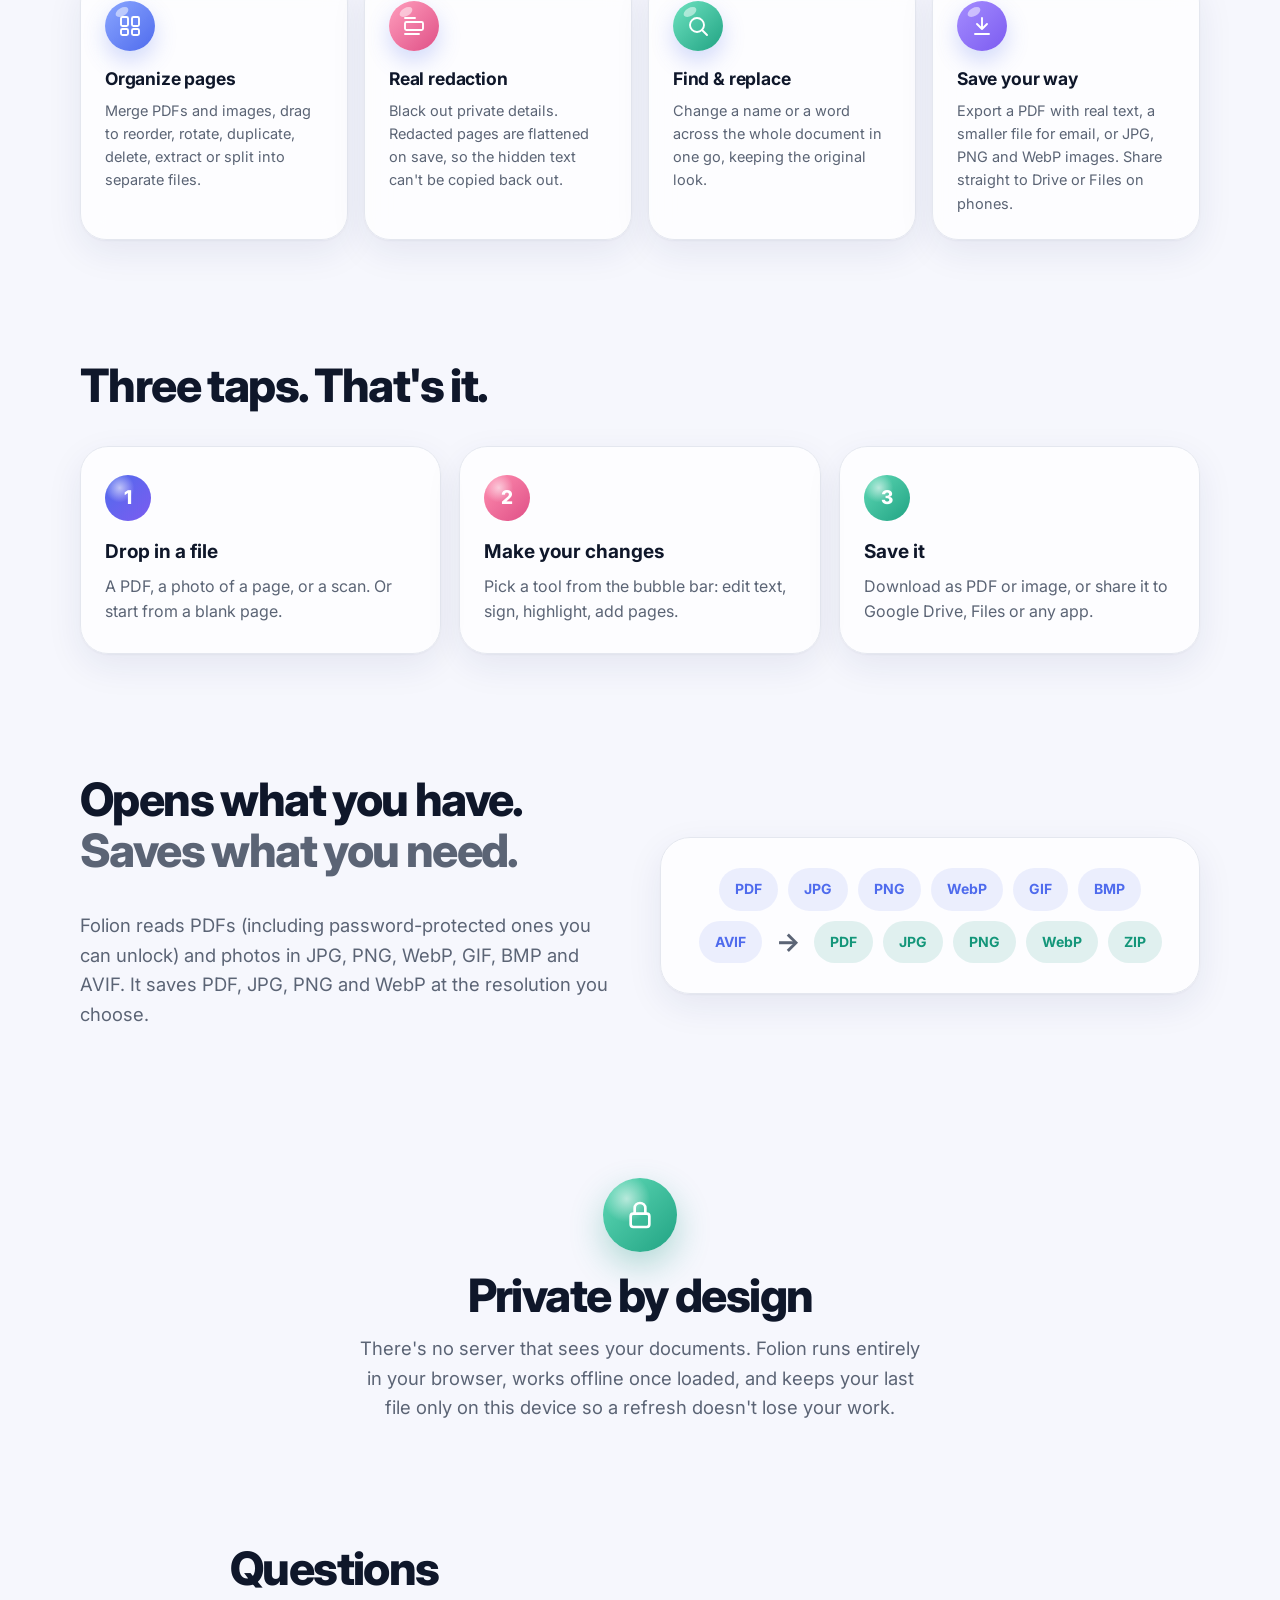
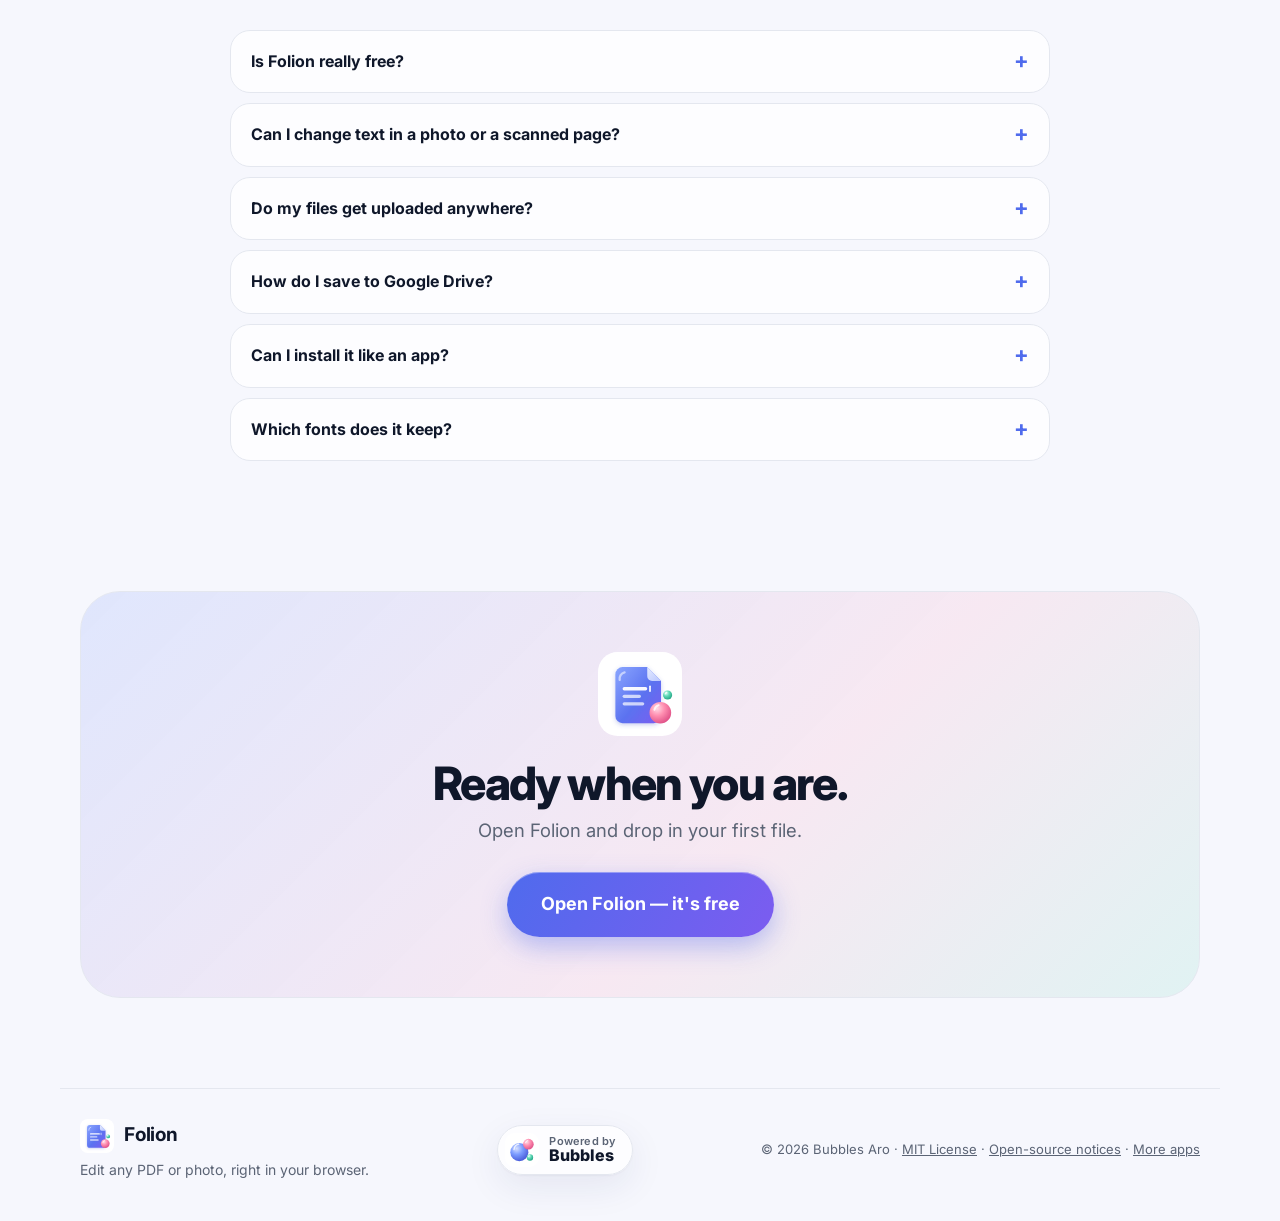
==== commit 0f2a4ffa: "Publish Folion (src 2f52b1d)" ====
--- a/index.html
+++ b/index.html
@@ -15,7 +15,7 @@
 <link rel="apple-touch-icon" href="img/folion-180.png">
 <link rel="preconnect" href="https://fonts.googleapis.com"><link rel="preconnect" href="https://fonts.gstatic.com" crossorigin>
 <link href="https://fonts.googleapis.com/css2?family=Inter:wght@400;500;600;700;800&display=swap" rel="stylesheet">
-<link rel="stylesheet" href="site.css?v=0b958b8">
+<link rel="stylesheet" href="site.css?v=2f52b1d">
 <script type="application/ld+json">{"@context":"https://schema.org","@type":"WebApplication","name":"Folion","url":"https://abhiramupadrashta.github.io/Folion/","applicationCategory":"BusinessApplication","operatingSystem":"Any (web browser)","offers":{"@type":"Offer","price":"0","priceCurrency":"USD"},"author":{"@type":"Person","name":"Abhiram Upadrashta"},"isPartOf":{"@type":"WebSite","name":"Bubbles Aro","url":"https://abhiramupadrashta.github.io/"}}</script>
 </head>
 <body>
@@ -135,8 +135,8 @@
 <footer class="foot">
   <div><a class="brand" href="./"><img src="img/folion.svg" alt=""><b>Folion</b></a><p class="muted">Edit any PDF or photo, right in your browser.</p></div>
   <a class="pby" href="../" title="Bubbles Aro — more apps"><img src="img/bubbles.svg" alt=""><span><small>Powered by</small><b>Bubbles</b></span></a>
-  <div class="muted small">© <span id="yr"></span> Bubbles Aro · <a href="LICENSE.txt">MIT License</a> · <a href="THIRD_PARTY_NOTICES.txt">Open-source notices</a> · <a href="../">More apps</a></div>
+  <div class="muted small">© <span id="yr"></span> Bubbles Aro · <a href="LICENSE.txt">MIT License</a> · <a href="THIRD_PARTY_NOTICES.md">Open-source notices</a> · <a href="../">More apps</a></div>
 </footer>
-<script src="site.js?v=0b958b8"></script>
+<script src="site.js?v=2f52b1d"></script>
 </body>
 </html>
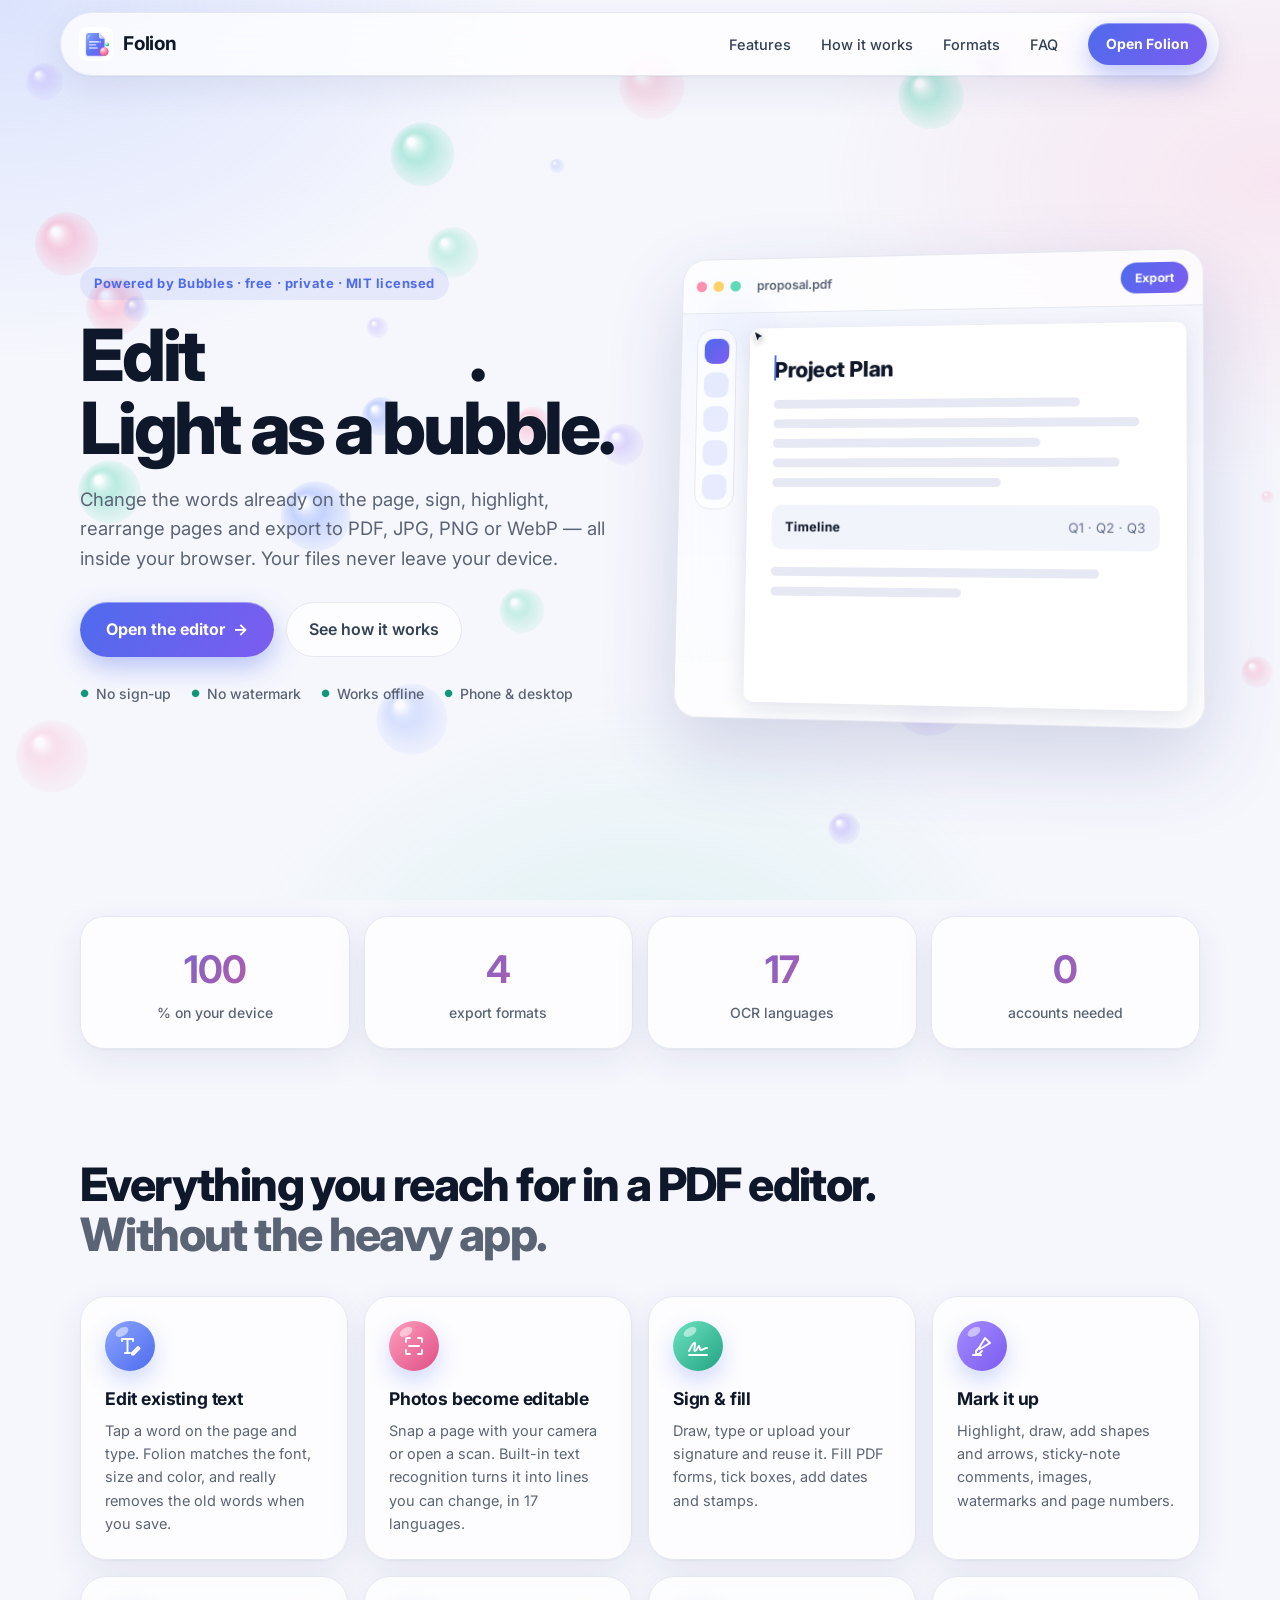
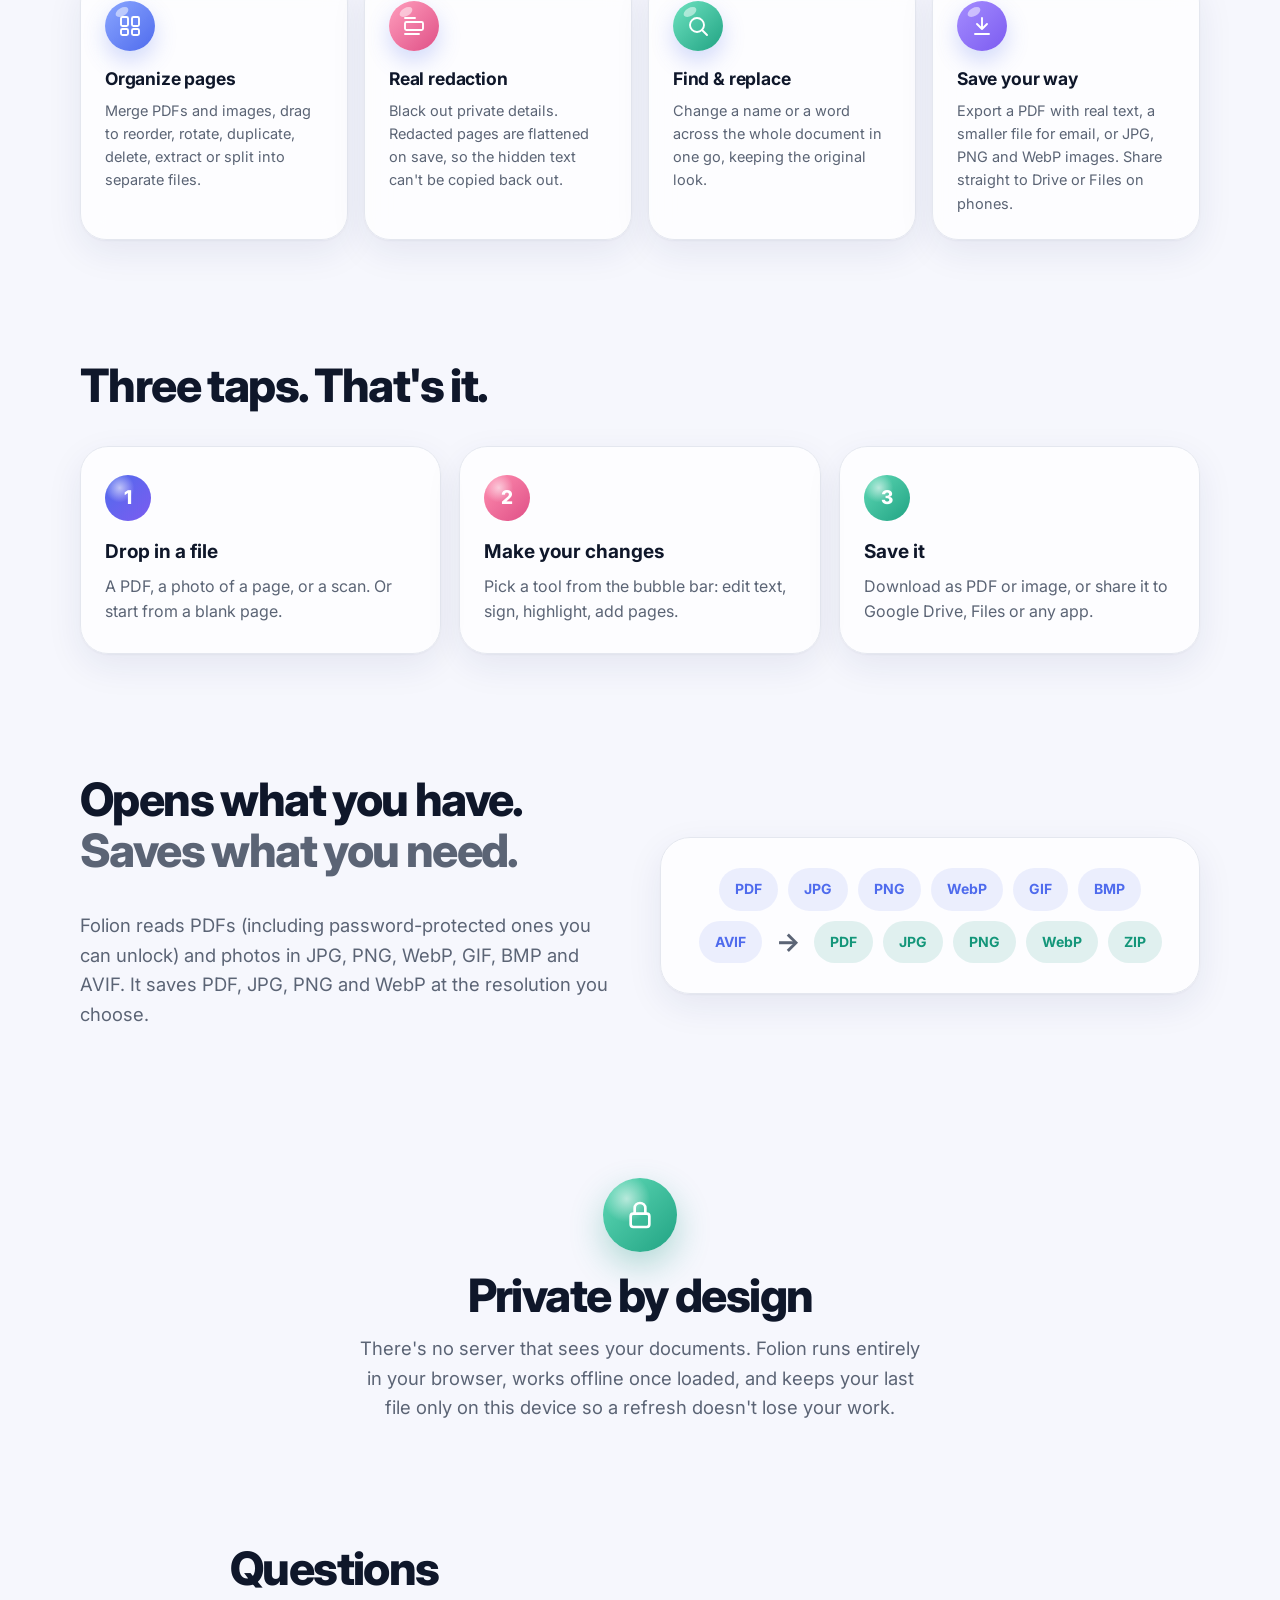
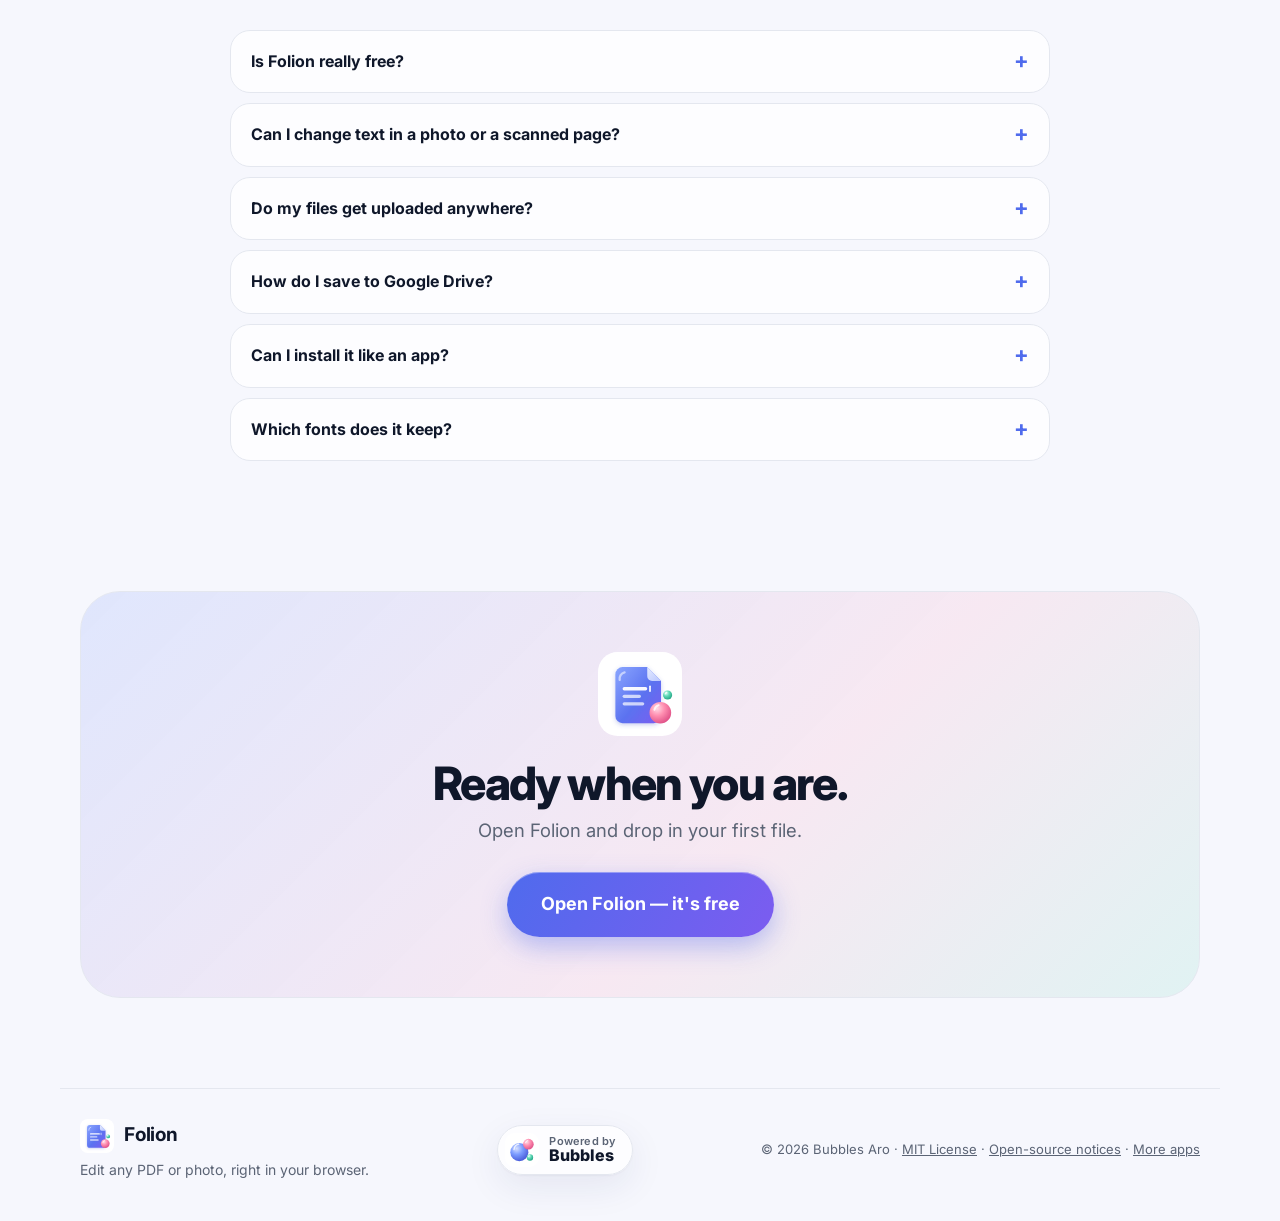
==== commit 4a8b5694: "Publish Folion (src 102ddab)" ====
--- a/index.html
+++ b/index.html
@@ -15,7 +15,7 @@
 <link rel="apple-touch-icon" href="img/folion-180.png">
 <link rel="preconnect" href="https://fonts.googleapis.com"><link rel="preconnect" href="https://fonts.gstatic.com" crossorigin>
 <link href="https://fonts.googleapis.com/css2?family=Inter:wght@400;500;600;700;800&display=swap" rel="stylesheet">
-<link rel="stylesheet" href="site.css?v=2f52b1d">
+<link rel="stylesheet" href="site.css?v=102ddab">
 <script type="application/ld+json">{"@context":"https://schema.org","@type":"WebApplication","name":"Folion","url":"https://abhiramupadrashta.github.io/Folion/","applicationCategory":"BusinessApplication","operatingSystem":"Any (web browser)","offers":{"@type":"Offer","price":"0","priceCurrency":"USD"},"author":{"@type":"Person","name":"Abhiram Upadrashta"},"isPartOf":{"@type":"WebSite","name":"Bubbles Aro","url":"https://abhiramupadrashta.github.io/"}}</script>
 </head>
 <body>
@@ -137,6 +137,6 @@
   <a class="pby" href="../" title="Bubbles Aro — more apps"><img src="img/bubbles.svg" alt=""><span><small>Powered by</small><b>Bubbles</b></span></a>
   <div class="muted small">© <span id="yr"></span> Bubbles Aro · <a href="LICENSE.txt">MIT License</a> · <a href="THIRD_PARTY_NOTICES.md">Open-source notices</a> · <a href="../">More apps</a></div>
 </footer>
-<script src="site.js?v=2f52b1d"></script>
+<script src="site.js?v=102ddab"></script>
 </body>
 </html>
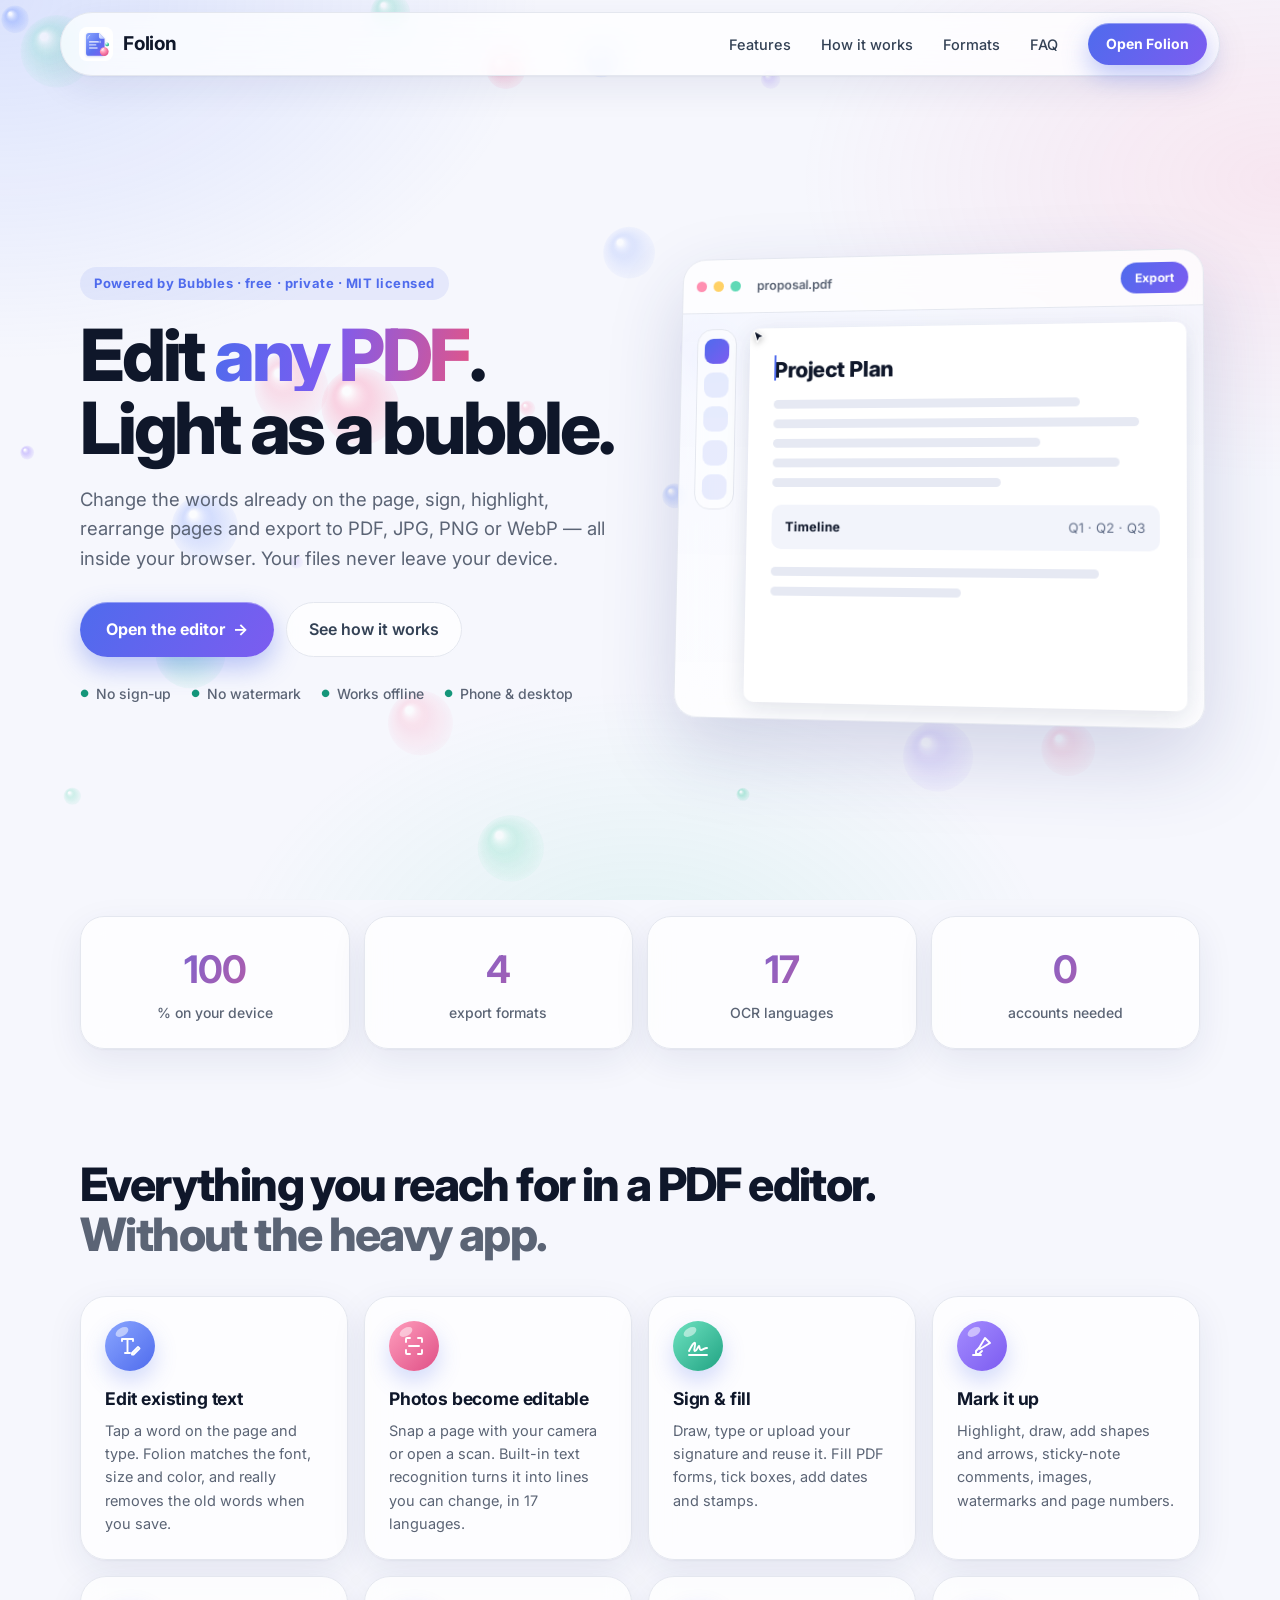
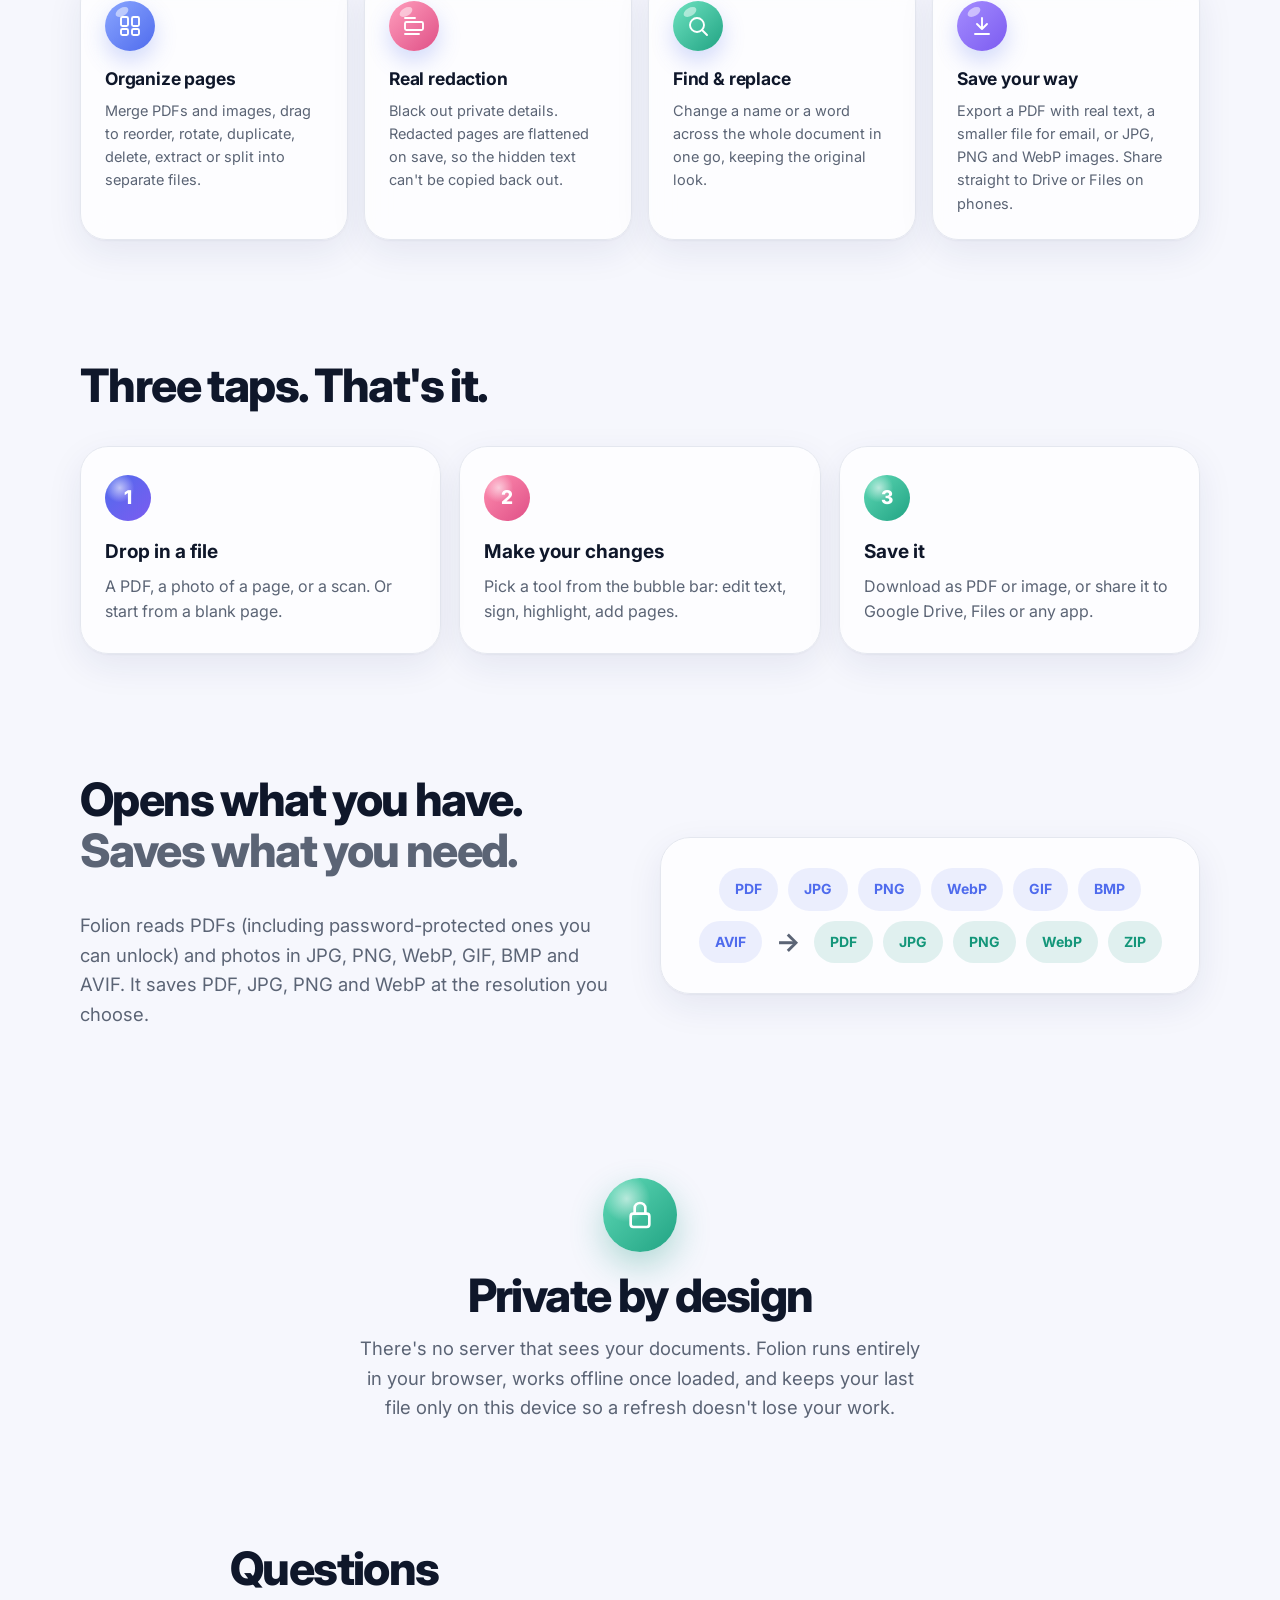
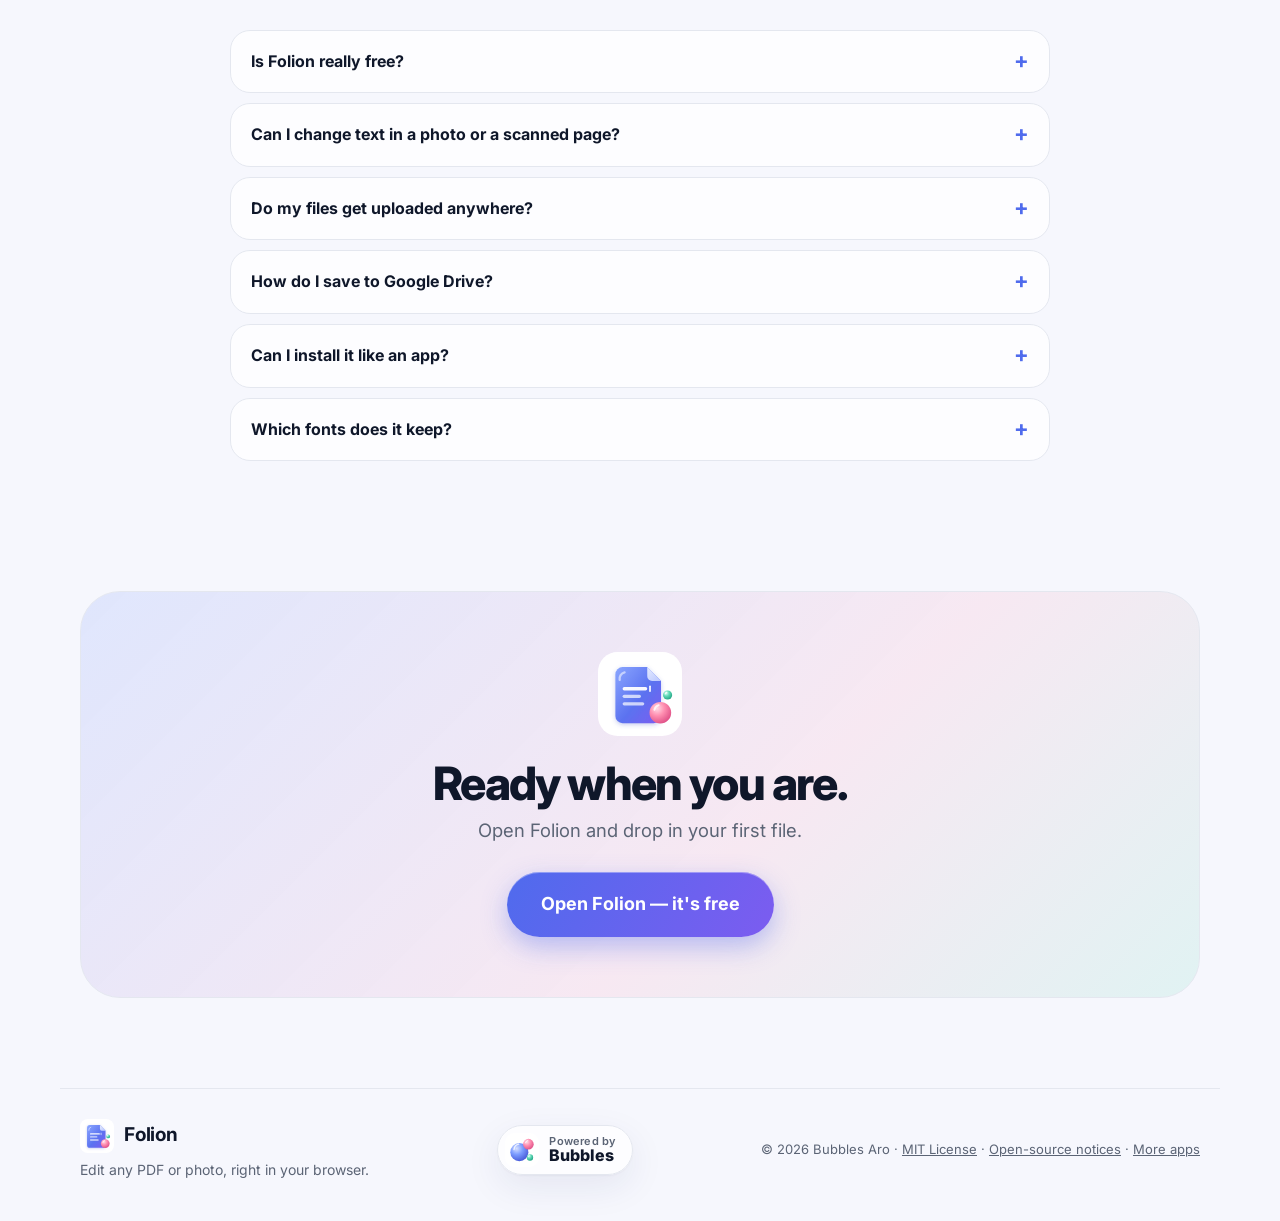
==== commit 170ae8ba: "Publish Folion (src 12190e3)" ====
--- a/index.html
+++ b/index.html
@@ -15,7 +15,7 @@
 <link rel="apple-touch-icon" href="img/folion-180.png">
 <link rel="preconnect" href="https://fonts.googleapis.com"><link rel="preconnect" href="https://fonts.gstatic.com" crossorigin>
 <link href="https://fonts.googleapis.com/css2?family=Inter:wght@400;500;600;700;800&display=swap" rel="stylesheet">
-<link rel="stylesheet" href="site.css?v=102ddab">
+<link rel="stylesheet" href="site.css?v=12190e3">
 <script type="application/ld+json">{"@context":"https://schema.org","@type":"WebApplication","name":"Folion","url":"https://abhiramupadrashta.github.io/Folion/","applicationCategory":"BusinessApplication","operatingSystem":"Any (web browser)","offers":{"@type":"Offer","price":"0","priceCurrency":"USD"},"author":{"@type":"Person","name":"Abhiram Upadrashta"},"isPartOf":{"@type":"WebSite","name":"Bubbles Aro","url":"https://abhiramupadrashta.github.io/"}}</script>
 </head>
 <body>
@@ -137,6 +137,6 @@
   <a class="pby" href="../" title="Bubbles Aro — more apps"><img src="img/bubbles.svg" alt=""><span><small>Powered by</small><b>Bubbles</b></span></a>
   <div class="muted small">© <span id="yr"></span> Bubbles Aro · <a href="LICENSE.txt">MIT License</a> · <a href="THIRD_PARTY_NOTICES.md">Open-source notices</a> · <a href="../">More apps</a></div>
 </footer>
-<script src="site.js?v=102ddab"></script>
+<script src="site.js?v=12190e3"></script>
 </body>
 </html>
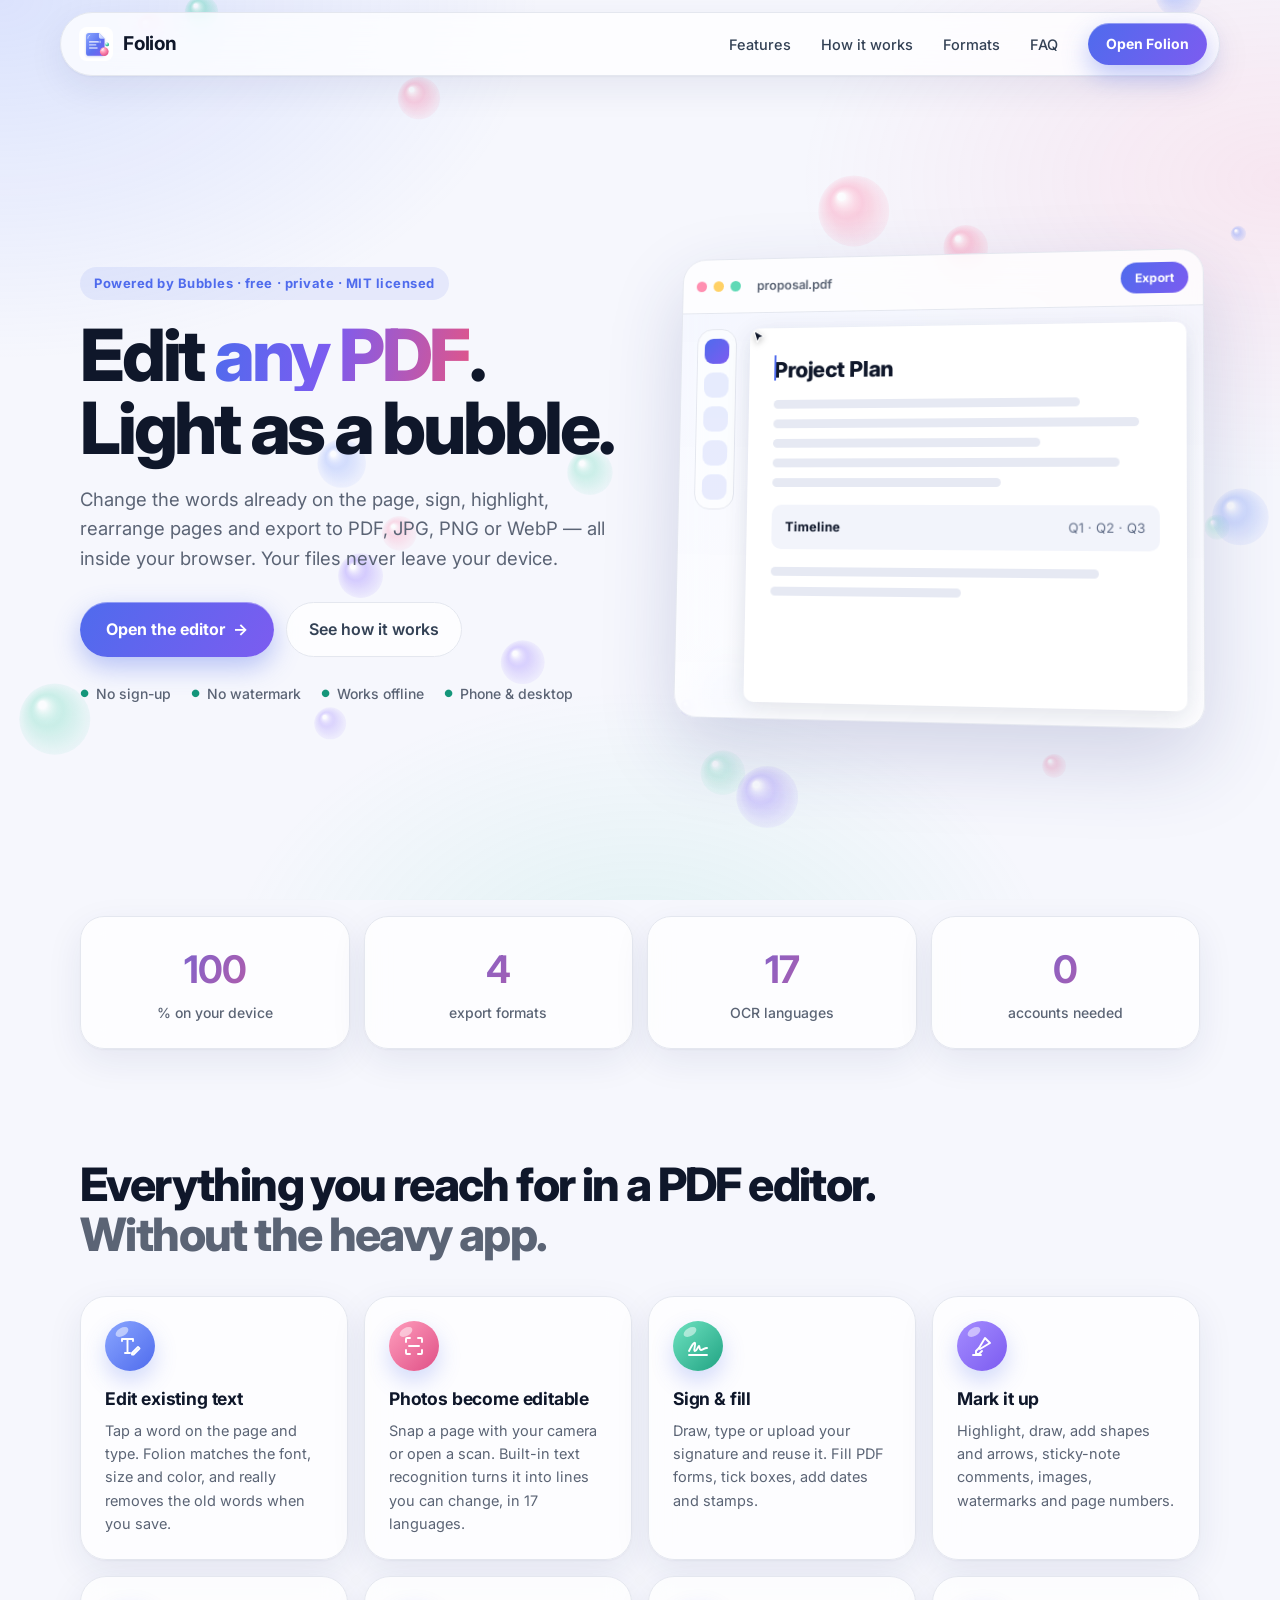
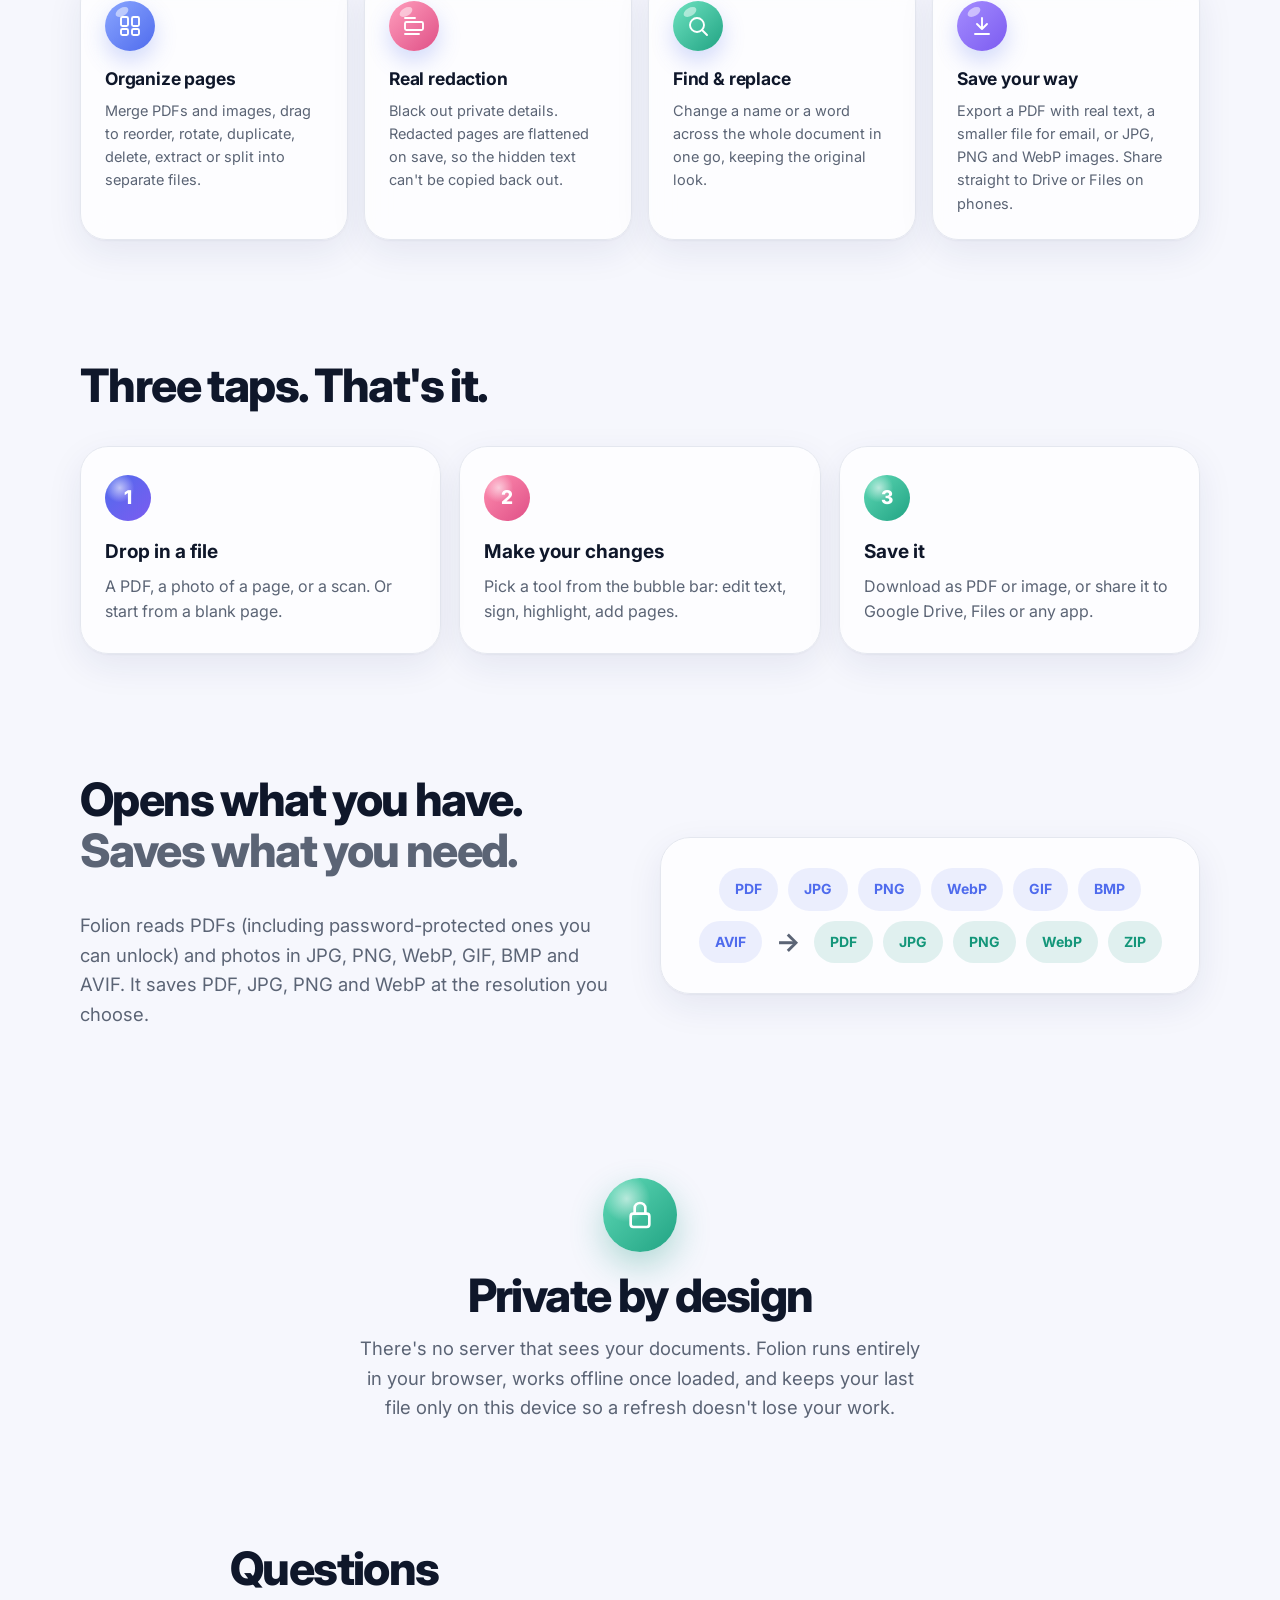
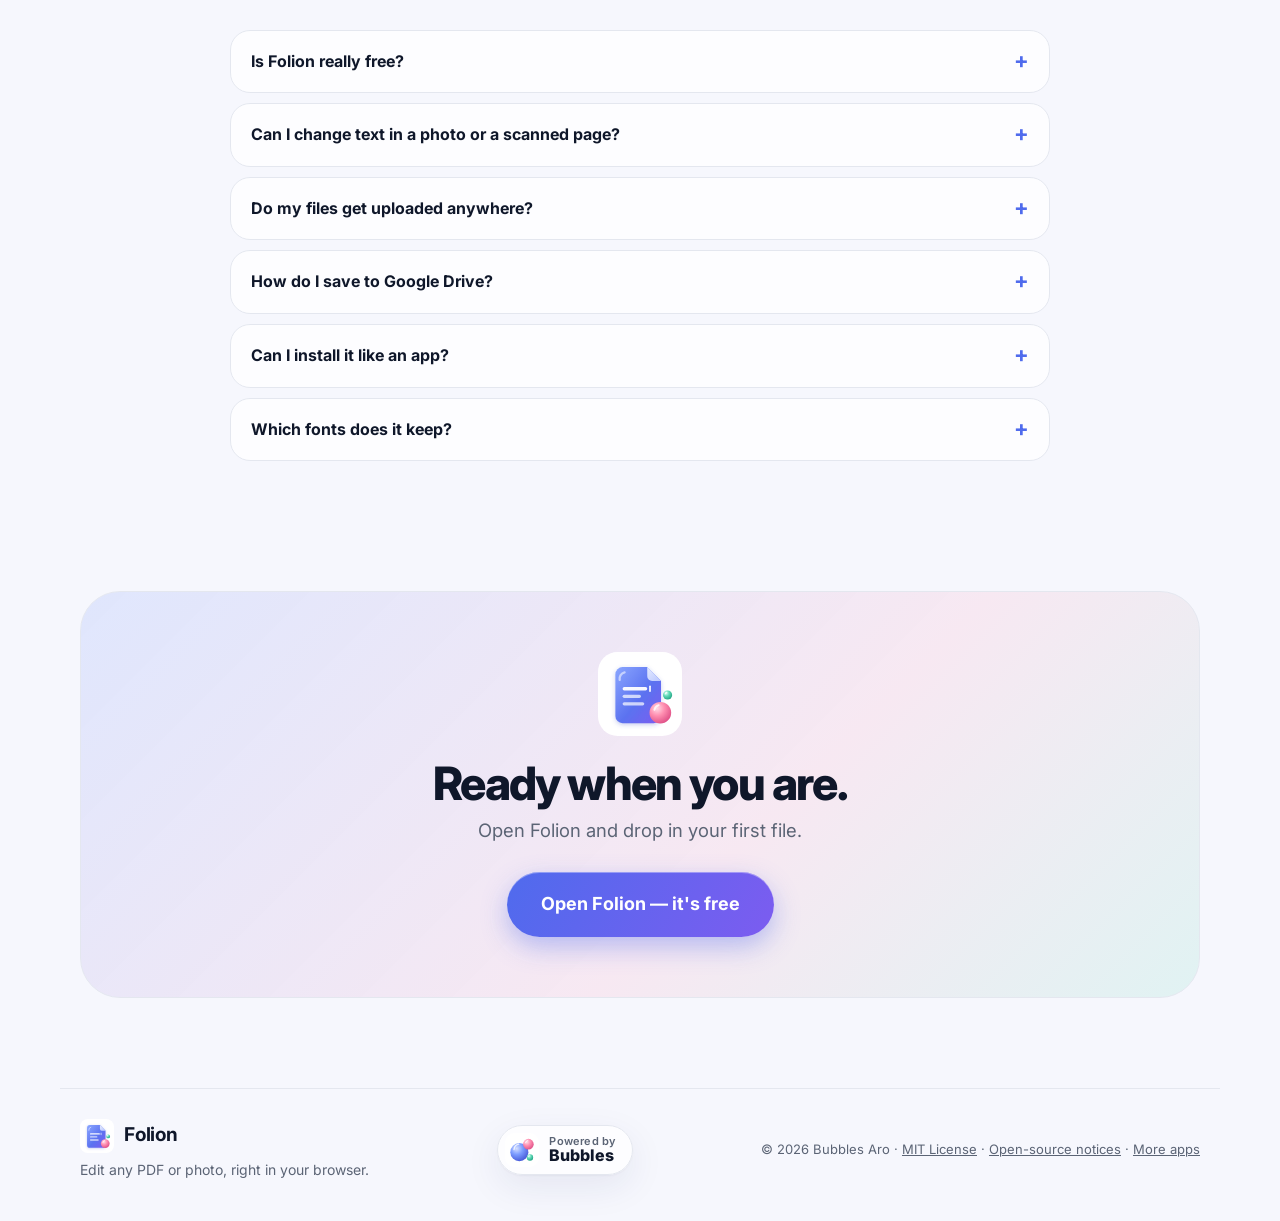
==== commit 7d44befe: "Publish Folion (src 6b31d2b)" ====
--- a/index.html
+++ b/index.html
@@ -15,7 +15,7 @@
 <link rel="apple-touch-icon" href="img/folion-180.png">
 <link rel="preconnect" href="https://fonts.googleapis.com"><link rel="preconnect" href="https://fonts.gstatic.com" crossorigin>
 <link href="https://fonts.googleapis.com/css2?family=Inter:wght@400;500;600;700;800&display=swap" rel="stylesheet">
-<link rel="stylesheet" href="site.css?v=12190e3">
+<link rel="stylesheet" href="site.css?v=6b31d2b">
 <script type="application/ld+json">{"@context":"https://schema.org","@type":"WebApplication","name":"Folion","url":"https://abhiramupadrashta.github.io/Folion/","applicationCategory":"BusinessApplication","operatingSystem":"Any (web browser)","offers":{"@type":"Offer","price":"0","priceCurrency":"USD"},"author":{"@type":"Person","name":"Abhiram Upadrashta"},"isPartOf":{"@type":"WebSite","name":"Bubbles Aro","url":"https://abhiramupadrashta.github.io/"}}</script>
 </head>
 <body>
@@ -137,6 +137,6 @@
   <a class="pby" href="../" title="Bubbles Aro — more apps"><img src="img/bubbles.svg" alt=""><span><small>Powered by</small><b>Bubbles</b></span></a>
   <div class="muted small">© <span id="yr"></span> Bubbles Aro · <a href="LICENSE.txt">MIT License</a> · <a href="THIRD_PARTY_NOTICES.md">Open-source notices</a> · <a href="../">More apps</a></div>
 </footer>
-<script src="site.js?v=12190e3"></script>
+<script src="site.js?v=6b31d2b"></script>
 </body>
 </html>
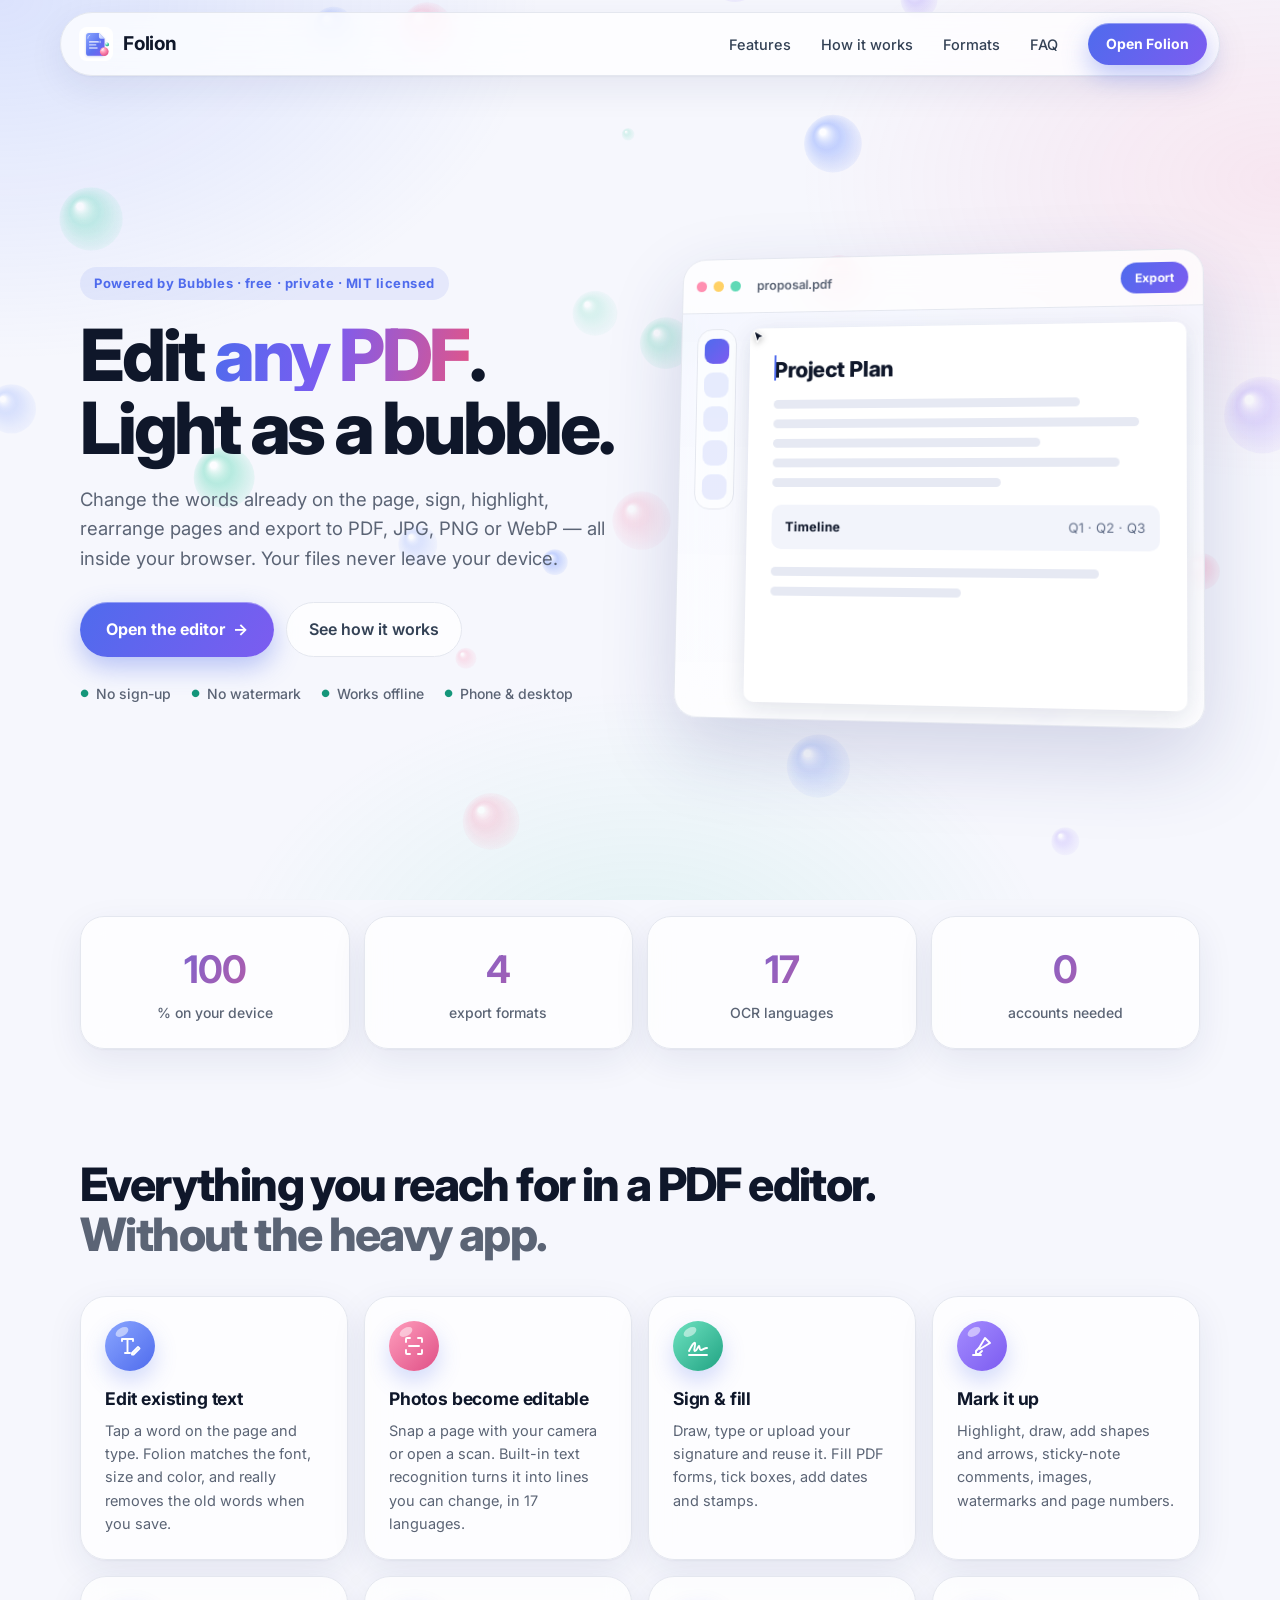
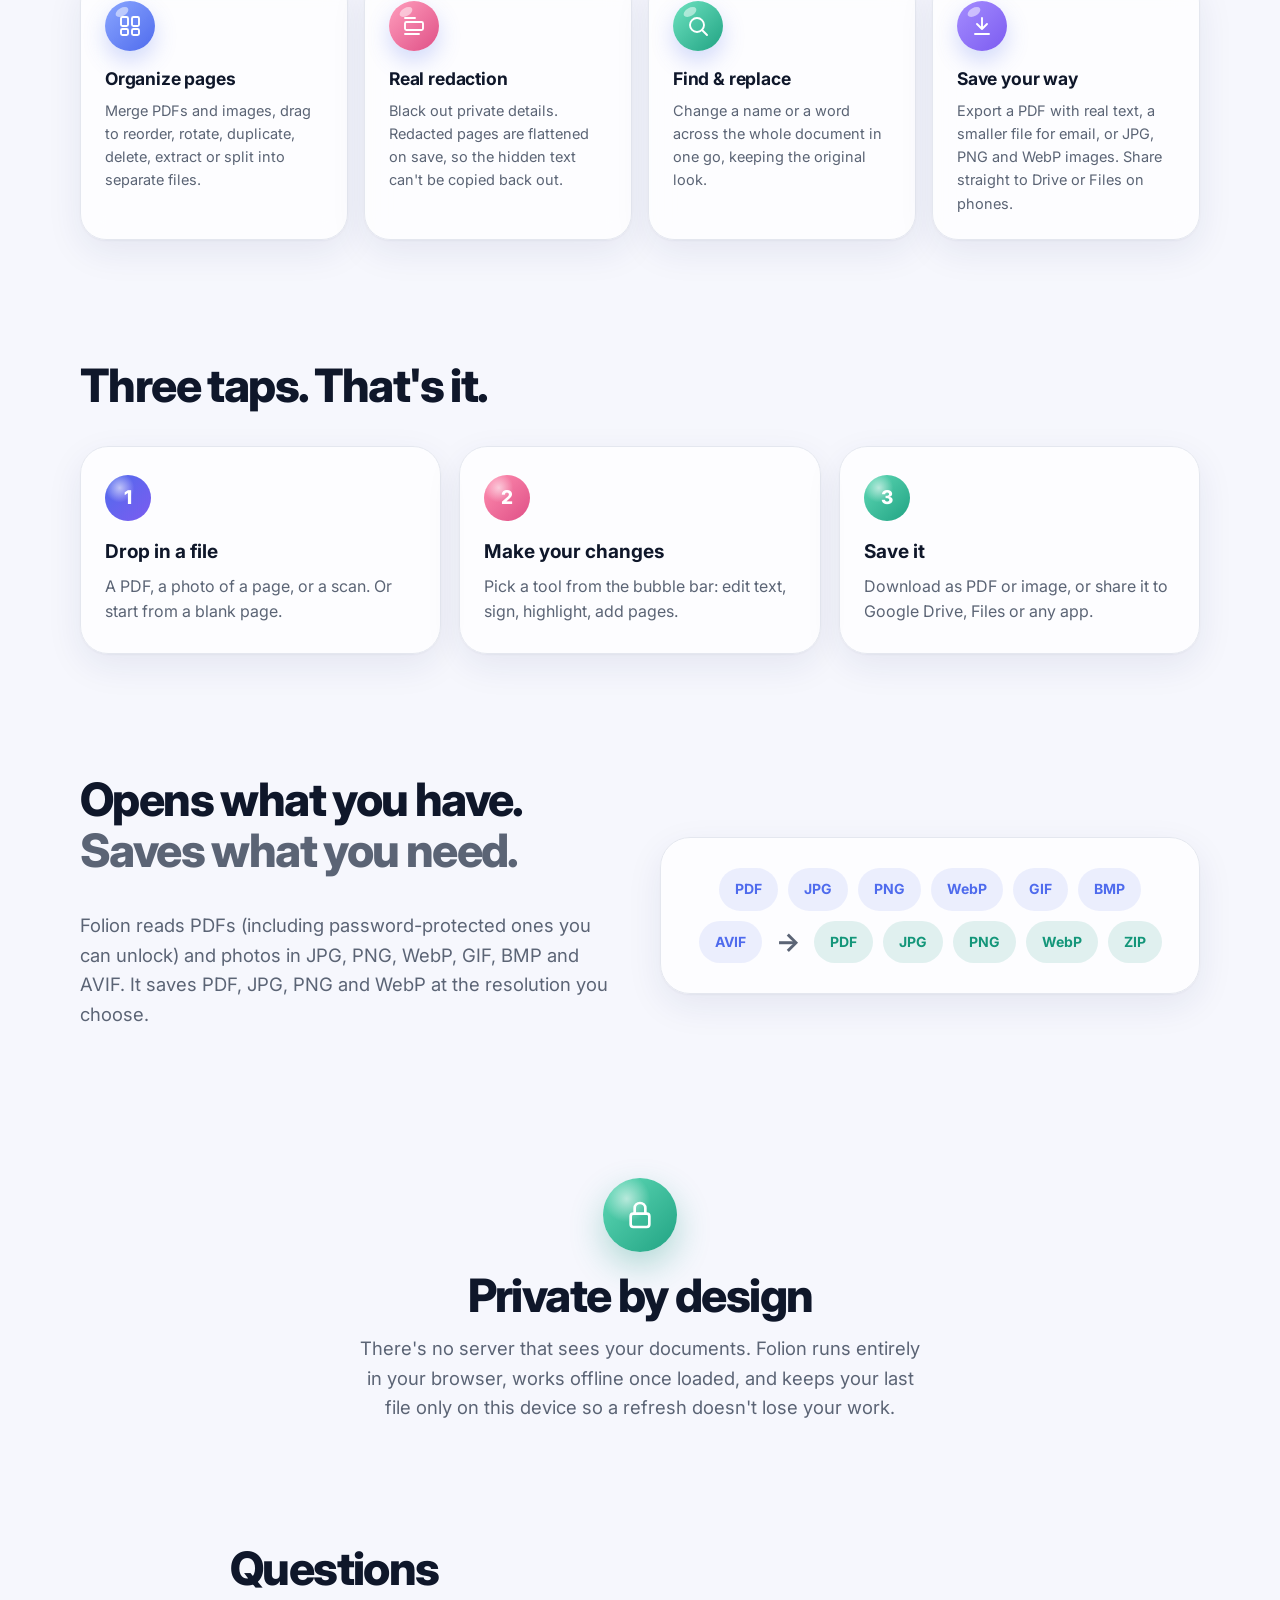
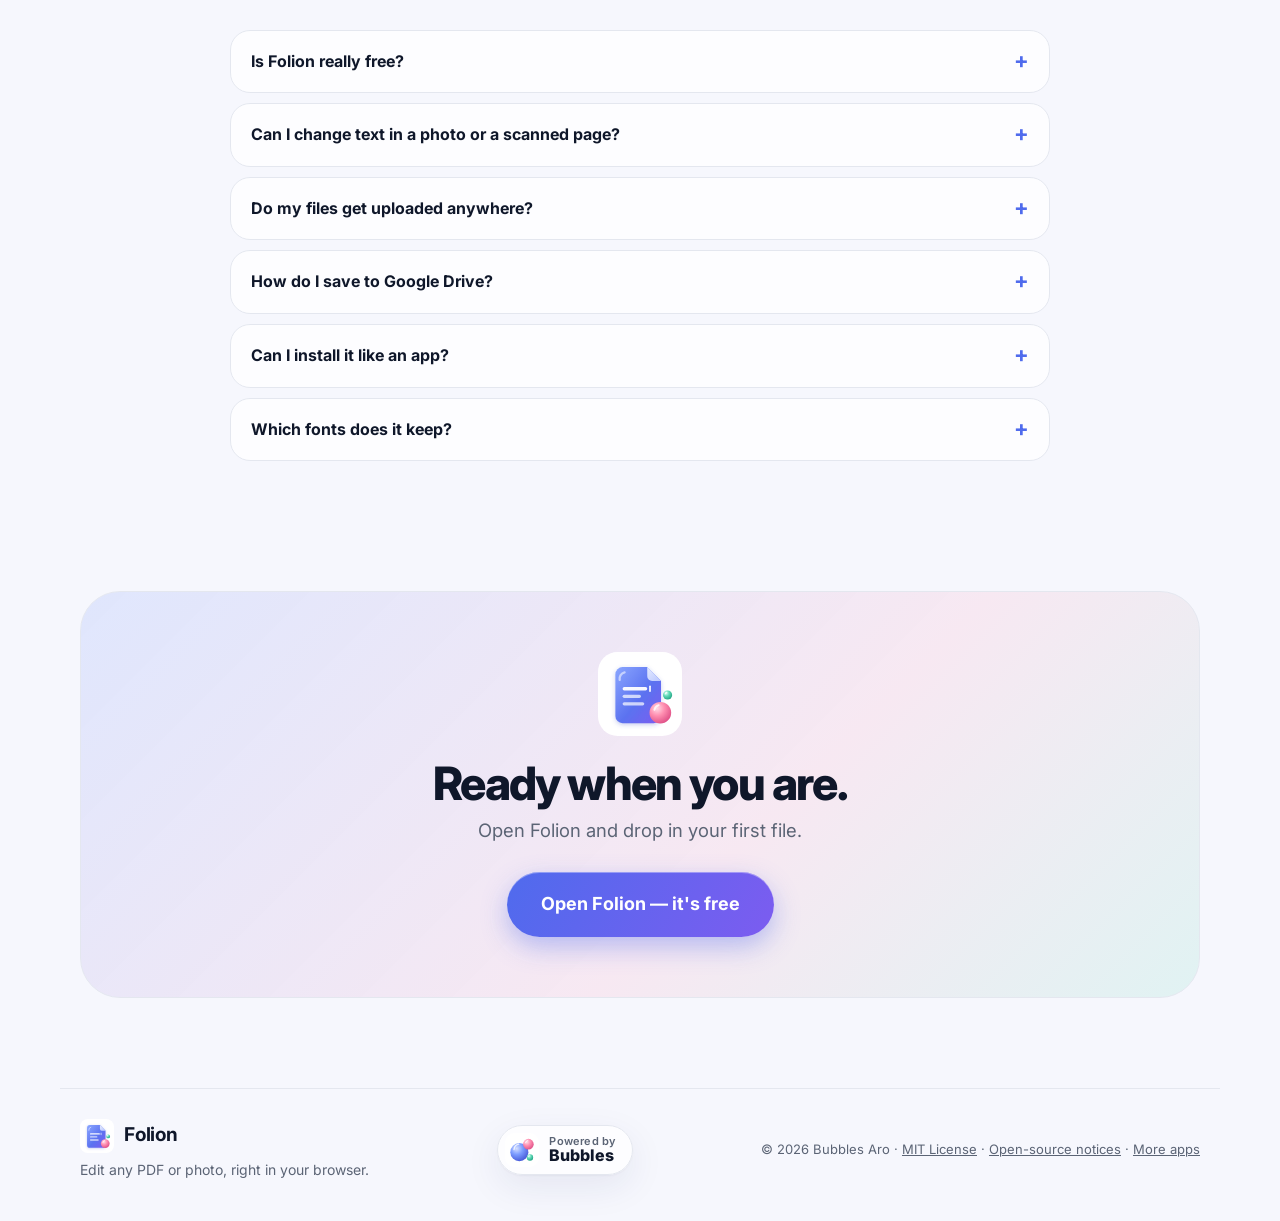
==== commit 3144f333: "Move links to the new domain bubbles.foo.ng Co-Authored-By: Claude Opus 5.5 <noreply@anthropic.com> " ====
--- a/index.html
+++ b/index.html
@@ -5,10 +5,10 @@
 <meta name="viewport" content="width=device-width,initial-scale=1">
 <title>Folion — edit any PDF or photo, free in your browser</title>
 <meta name="description" content="Folion is a free, private PDF and image editor by Bubbles Aro. Change existing text, turn photos into editable text, sign, annotate, merge and split pages, and export to PDF, JPG, PNG or WebP. Nothing is uploaded.">
-<link rel="canonical" href="https://abhiramupadrashta.github.io/Folion/">
+<link rel="canonical" href="https://bubbles.foo.ng/Folion/">
 <meta property="og:title" content="Folion — edit any PDF or photo">
 <meta property="og:description" content="Free, private, bubbly. Edit text, sign, mark up and export — right in your browser.">
-<meta property="og:image" content="https://abhiramupadrashta.github.io/Folion/img/folion-512.png">
+<meta property="og:image" content="https://bubbles.foo.ng/Folion/img/folion-512.png">
 <meta property="og:type" content="website">
 <meta name="theme-color" content="#4f6bed">
 <link rel="icon" href="img/folion.svg">
@@ -16,7 +16,7 @@
 <link rel="preconnect" href="https://fonts.googleapis.com"><link rel="preconnect" href="https://fonts.gstatic.com" crossorigin>
 <link href="https://fonts.googleapis.com/css2?family=Inter:wght@400;500;600;700;800&display=swap" rel="stylesheet">
 <link rel="stylesheet" href="site.css?v=6b31d2b">
-<script type="application/ld+json">{"@context":"https://schema.org","@type":"WebApplication","name":"Folion","url":"https://abhiramupadrashta.github.io/Folion/","applicationCategory":"BusinessApplication","operatingSystem":"Any (web browser)","offers":{"@type":"Offer","price":"0","priceCurrency":"USD"},"author":{"@type":"Person","name":"Abhiram Upadrashta"},"isPartOf":{"@type":"WebSite","name":"Bubbles Aro","url":"https://abhiramupadrashta.github.io/"}}</script>
+<script type="application/ld+json">{"@context":"https://schema.org","@type":"WebApplication","name":"Folion","url":"https://bubbles.foo.ng/Folion/","applicationCategory":"BusinessApplication","operatingSystem":"Any (web browser)","offers":{"@type":"Offer","price":"0","priceCurrency":"USD"},"author":{"@type":"Person","name":"Abhiram Upadrashta"},"isPartOf":{"@type":"WebSite","name":"Bubbles Aro","url":"https://bubbles.foo.ng/"}}</script>
 </head>
 <body>
 <div class="sky" aria-hidden="true"><canvas id="bubbles"></canvas></div>
